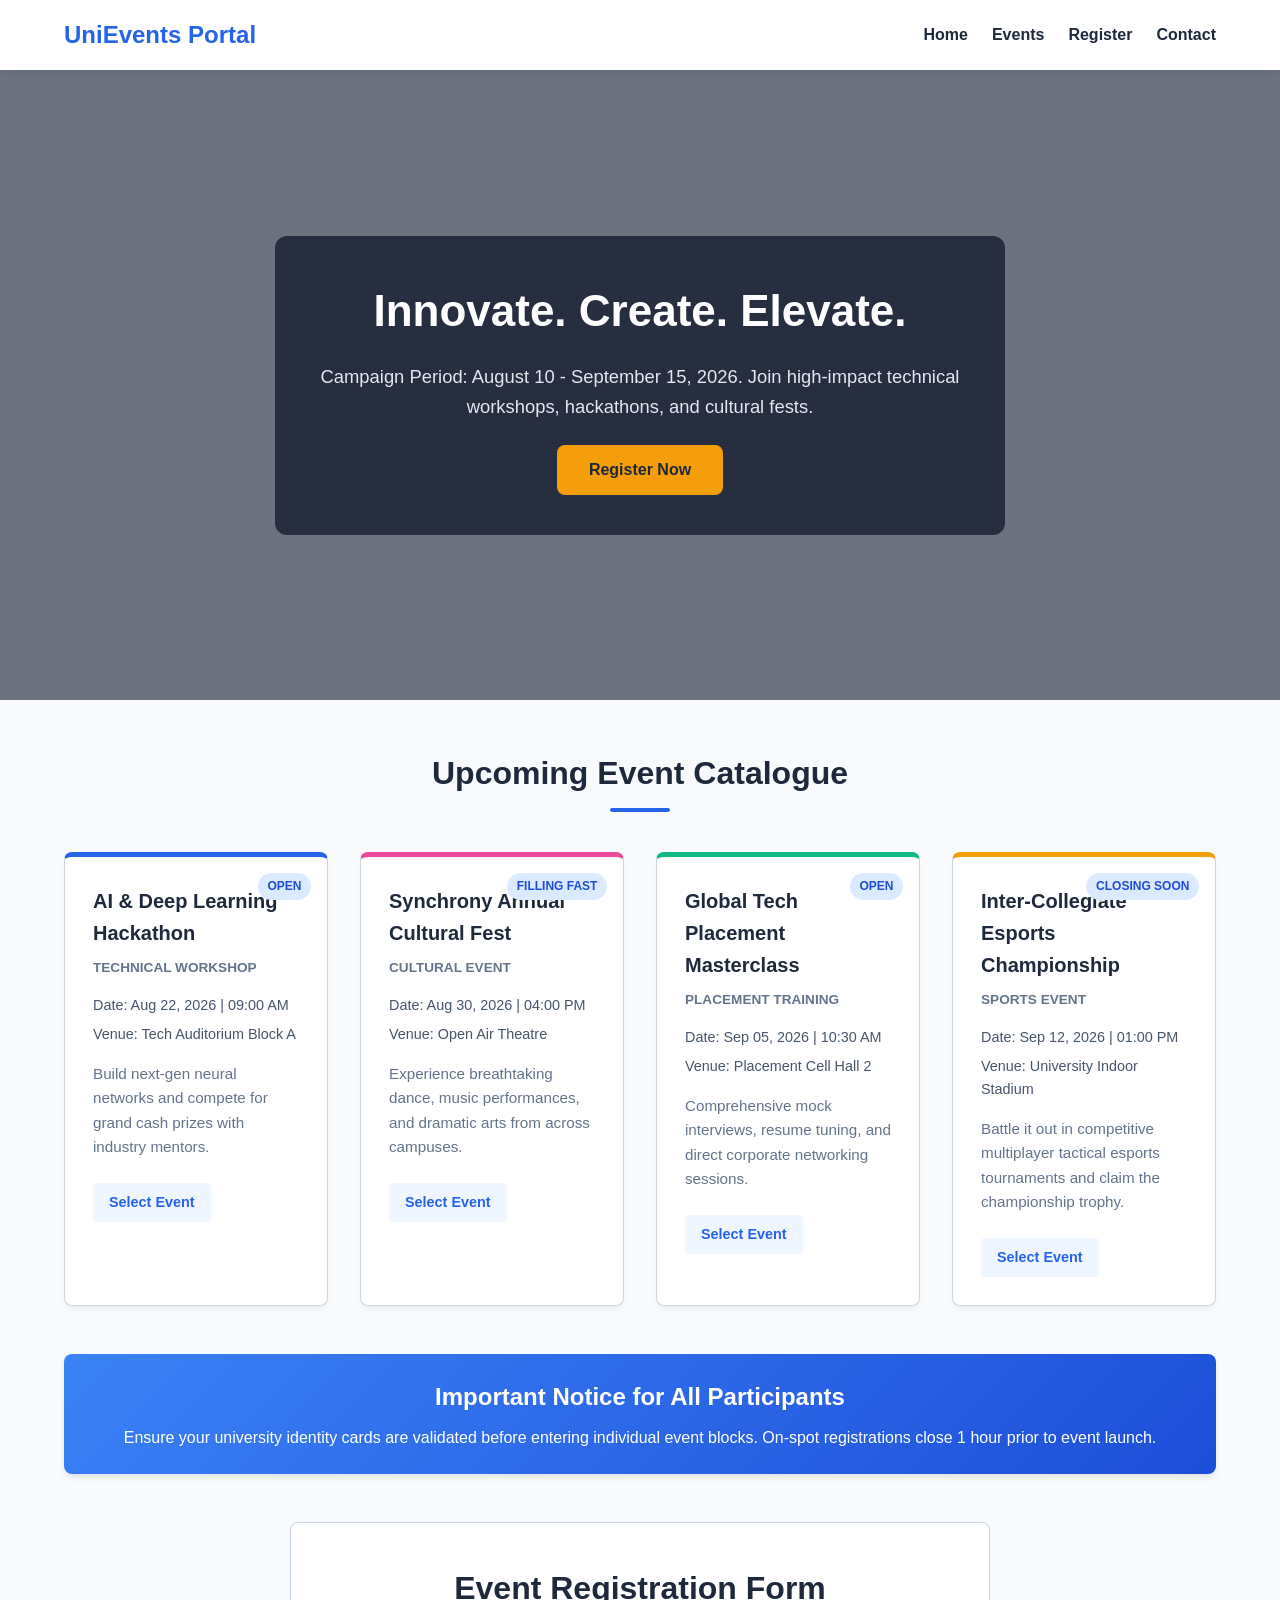
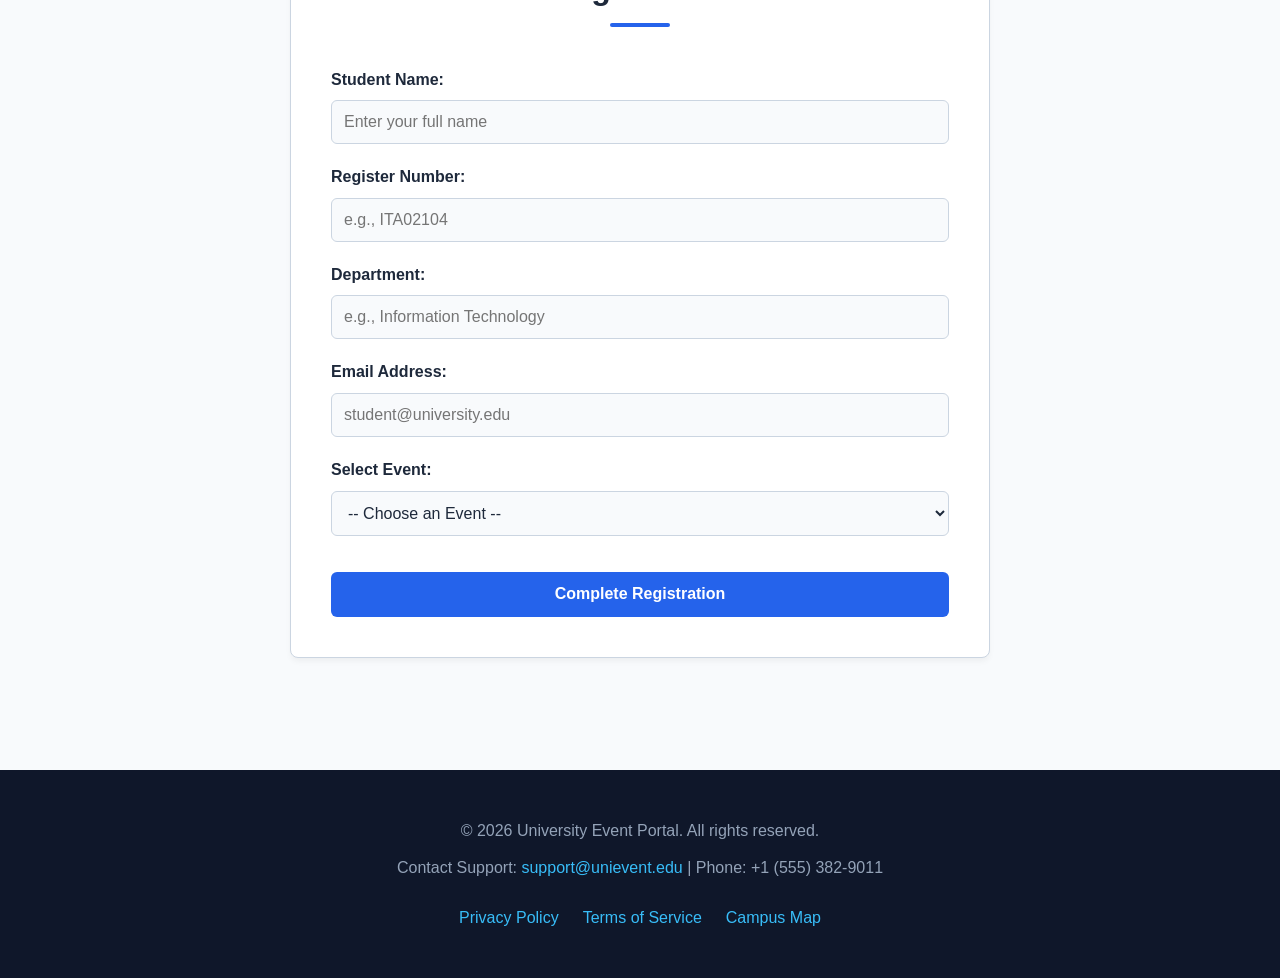
==== ACTIVITY/Scenario Based Assessment/index.html @ 880a9b41 "Add files via upload" ====
<!DOCTYPE html>
<html lang="en">
<head>
    <meta charset="UTF-8">
    <meta name="viewport" content="width=device-width, initial-scale=1.0">
    <title>UniEvents Portal - Skill Development Laboratory Assessment</title>
    <!-- External Style Sheet -->
    <link rel="stylesheet" href="style.css">
</head>
<body>

    <!-- Header Section with Sticky Navigation -->
    <header class="site-header">
        <div class="logo-container">
            <h1>UniEvents Portal</h1>
        </div>
        <nav class="main-nav">
            <ul>
                <li><a href="#hero">Home</a></li>
                <li><a href="#catalogue">Events</a></li>
                <li><a href="#register">Register</a></li>
                <li><a href="#footer">Contact</a></li>
            </ul>
        </nav>
    </header>

    <!-- Hero Section -->
    <section id="hero" class="hero-section">
        <!-- Inline CSS Requirement -->
        <div class="hero-content" style="background: rgba(15, 23, 42, 0.75); padding: 2.5rem; border-radius: 12px;">
            <h2>Innovate. Create. Elevate.</h2>
            <p>Campaign Period: August 10 - September 15, 2026. Join high-impact technical workshops, hackathons, and cultural fests.</p>
            <a href="#register" class="cta-button">Register Now</a>
        </div>
    </section>

    <!-- Event Catalogue Section -->
    <main class="container">
        <section id="catalogue" class="event-catalogue">
            <h2 class="section-title">Upcoming Event Catalogue</h2>
            
            <div class="grid-container">
                
                <!-- Event Card 1: Technical -->
                <article class="event-card technical">
                    <span class="status-badge">Open</span>
                    <div class="card-inner">
                        <h3>AI & Deep Learning Hackathon</h3>
                        <p class="category">Technical Workshop</p>
                        <p class="date-time">Date: Aug 22, 2026 | 09:00 AM</p>
                        <p class="venue">Venue: Tech Auditorium Block A</p>
                        <p class="description">Build next-gen neural networks and compete for grand cash prizes with industry mentors.</p>
                        <a href="#register" class="register-link-btn">Select Event</a>
                    </div>
                </article>

                <!-- Event Card 2: Cultural -->
                <article class="event-card cultural">
                    <span class="status-badge">Filling Fast</span>
                    <div class="card-inner">
                        <h3>Synchrony Annual Cultural Fest</h3>
                        <p class="category">Cultural Event</p>
                        <p class="date-time">Date: Aug 30, 2026 | 04:00 PM</p>
                        <p class="venue">Venue: Open Air Theatre</p>
                        <p class="description">Experience breathtaking dance, music performances, and dramatic arts from across campuses.</p>
                        <a href="#register" class="register-link-btn">Select Event</a>
                    </div>
                </article>

                <!-- Event Card 3: Placement -->
                <article class="event-card placement">
                    <span class="status-badge">Open</span>
                    <div class="card-inner">
                        <h3>Global Tech Placement Masterclass</h3>
                        <p class="category">Placement Training</p>
                        <p class="date-time">Date: Sep 05, 2026 | 10:30 AM</p>
                        <p class="venue">Venue: Placement Cell Hall 2</p>
                        <p class="description">Comprehensive mock interviews, resume tuning, and direct corporate networking sessions.</p>
                        <a href="#register" class="register-link-btn">Select Event</a>
                    </div>
                </article>

                <!-- Event Card 4: Sports -->
                <article class="event-card sports">
                    <span class="status-badge">Closing Soon</span>
                    <div class="card-inner">
                        <h3>Inter-Collegiate Esports Championship</h3>
                        <p class="category">Sports Event</p>
                        <p class="date-time">Date: Sep 12, 2026 | 01:00 PM</p>
                        <p class="venue">Venue: University Indoor Stadium</p>
                        <p class="description">Battle it out in competitive multiplayer tactical esports tournaments and claim the championship trophy.</p>
                        <a href="#register" class="register-link-btn">Select Event</a>
                    </div>
                </article>

            </div>
        </section>

        <!-- Internal CSS Demonstration Section -->
        <section class="announcement-banner">
            <style>
                .announcement-banner {
                    background: linear-gradient(135deg, #3b82f6, #1d4ed8);
                    color: #ffffff;
                    padding: 1.5rem;
                    border-radius: 8px;
                    text-align: center;
                    margin: 3rem 0;
                    box-shadow: 0 4px 6px -1px rgba(0, 0, 0, 0.1);
                }
                .announcement-banner h3 {
                    font-size: 1.5rem;
                    margin-bottom: 0.5rem;
                }
            </style>
            <h3>Important Notice for All Participants</h3>
            <p>Ensure your university identity cards are validated before entering individual event blocks. On-spot registrations close 1 hour prior to event launch.</p>
        </section>

        <!-- Registration Form Section -->
        <section id="register" class="registration-section">
            <h2 class="section-title">Event Registration Form</h2>
            <form action="#" method="POST" class="reg-form">
                <div class="form-group">
                    <label for="studentName">Student Name:</label>
                    <input type="text" id="studentName" name="studentName" required placeholder="Enter your full name">
                </div>

                <div class="form-group">
                    <label for="registerNo">Register Number:</label>
                    <input type="text" id="registerNo" name="registerNo" required placeholder="e.g., ITA02104">
                </div>

                <div class="form-group">
                    <label for="department">Department:</label>
                    <input type="text" id="department" name="department" required placeholder="e.g., Information Technology">
                </div>

                <div class="form-group">
                    <label for="email">Email Address:</label>
                    <input type="email" id="email" name="email" required placeholder="student@university.edu">
                </div>

                <div class="form-group">
                    <label for="eventSelect">Select Event:</label>
                    <select id="eventSelect" name="eventSelect" required>
                        <option value="">-- Choose an Event --</option>
                        <option value="ai-hackathon">AI & Deep Learning Hackathon</option>
                        <option value="cultural-fest">Synchrony Annual Cultural Fest</option>
                        <option value="placement-masterclass">Global Tech Placement Masterclass</option>
                        <option value="esports">Inter-Collegiate Esports Championship</option>
                    </select>
                </div>

                <button type="submit" class="submit-btn">Complete Registration</button>
            </form>
        </section>
    </main>

    <!-- Footer Section -->
    <footer id="footer" class="site-footer">
        <div class="footer-content">
            <p>&copy; 2026 University Event Portal. All rights reserved.</p>
            <p>Contact Support: <a href="mailto:support@unievent.edu">support@unievent.edu</a> | Phone: +1 (555) 382-9011</p>
            <ul class="footer-links">
                <li><a href="#hero">Privacy Policy</a></li>
                <li><a href="#hero">Terms of Service</a></li>
                <li><a href="#hero">Campus Map</a></li>
            </ul>
        </div>
    </footer>

</body>
</html>
---- ACTIVITY/Scenario Based Assessment/style.css ----
/* ==========================================
   1. CSS RESET & CORE VARIABLES
   ========================================== */
*, *::before, *::after {
    box-sizing: border-box;
    margin: 0;
    padding: 0;
}

:root {
    --primary: #2563eb;
    --primary-dark: #1d4ed8;
    --accent: #f59e0b;
    --bg-main: #f8fafc;
    --text-dark: #1e293b;
    --text-light: #64748b;
    --white: #ffffff;
    --border-color: #cbd5e1;
    --radius: 8px;
    --transition: all 0.3s ease;
}

html {
    scroll-behavior: smooth;
}

body {
    font-family: 'Segoe UI', Tahoma, Geneva, Verdana, sans-serif;
    background-color: var(--bg-main);
    color: var(--text-dark);
    line-height: 1.6;
}

/* ==========================================
   2. HEADER & STICKY NAVIGATION (Beyond Flow)
   ========================================== */
.site-header {
    position: sticky;
    top: 0;
    z-index: 1000;
    background-color: var(--white);
    display: flex;
    justify-content: space-between;
    align-items: center;
    padding: 1rem 5%;
    box-shadow: 0 2px 8px rgba(0, 0, 0, 0.08);
}

.logo-container h1 {
    font-size: 1.5rem;
    color: var(--primary);
    font-weight: 700;
}

.main-nav ul {
    display: flex;
    list-style: none;
    gap: 1.5rem;
}

.main-nav a {
    text-decoration: none;
    color: var(--text-dark);
    font-weight: 600;
    transition: var(--transition);
}

/* Selector Types: Hover & Pseudo-class */
.main-nav a:hover,
.main-nav a:focus {
    color: var(--primary);
    outline: none;
}

/* ==========================================
   3. HERO SECTION
   ========================================== */
.hero-section {
    background: linear-gradient(rgba(15, 23, 42, 0.6), rgba(15, 23, 42, 0.6)), url('https://images.unsplash.com/photo-1523240795612-9a054b0db644?auto=format&fit=crop&w=1600&q=80') no-repeat center center/cover;
    min-height: 70vh;
    display: flex;
    justify-content: center;
    align-items: center;
    text-align: center;
    padding: 0 1rem;
    color: var(--white);
}

.hero-content h2 {
    font-size: 2.75rem;
    margin-bottom: 1rem;
}

.hero-content p {
    font-size: 1.15rem;
    max-width: 650px;
    margin: 0 auto 1.5rem auto;
    color: #e2e8f0;
}

.cta-button {
    display: inline-block;
    background-color: var(--accent);
    color: var(--text-dark);
    padding: 0.75rem 2rem;
    border-radius: var(--radius);
    font-weight: 700;
    text-decoration: none;
    transition: var(--transition);
}

.cta-button:hover {
    background-color: #d97706;
    color: var(--white);
    transform: translateY(-2px);
}

/* ==========================================
   4. LAYOUT & GRID CONTAINER (Normal Flow)
   ========================================== */
.container {
    max-width: 1200px;
    margin: 0 auto;
    padding: 3rem 1.5rem;
}

.section-title {
    text-align: center;
    font-size: 2rem;
    margin-bottom: 2.5rem;
    color: var(--text-dark);
    position: relative;
}

.section-title::after {
    content: '';
    display: block;
    width: 60px;
    height: 4px;
    background-color: var(--primary);
    margin: 0.5rem auto 0 auto;
    border-radius: 2px;
}

.grid-container {
    display: grid;
    grid-template-columns: repeat(auto-fit, minmax(260px, 1fr));
    gap: 2rem;
}

/* ==========================================
   5. CSS BOX MODEL & EVENT CARDS
   ========================================== */
.event-card {
    background-color: var(--white);
    border: 1px solid var(--border-color);
    border-radius: var(--radius);
    padding: 1.75rem;              /* Content padding */
    margin-bottom: 0;              /* Outer vertical gap handled by grid */
    box-shadow: 0 4px 6px -1px rgba(0, 0, 0, 0.05);
    position: relative;            /* Beyond normal flow positioning for badge */
    transition: var(--transition);
}

/* Hover & Transform Property */
.event-card:hover {
    transform: translateY(-6px);
    box-shadow: 0 12px 20px -3px rgba(0, 0, 0, 0.12);
    border-color: var(--primary);
}

/* Selector Type: Descendant & Attribute Selector */
.event-card[class*="technical"] {
    border-top: 5px solid #2563eb;
}

.event-card[class*="cultural"] {
    border-top: 5px solid #ec4899;
}

.event-card[class*="placement"] {
    border-top: 5px solid #10b981;
}

.event-card[class*="sports"] {
    border-top: 5px solid #f59e0b;
}

/* Absolute Positioning for Event Status Badge */
.status-badge {
    position: absolute;
    top: 1rem;
    right: 1rem;
    background-color: #dbeafe;
    color: var(--primary-dark);
    font-size: 0.75rem;
    font-weight: 700;
    padding: 0.25rem 0.6rem;
    border-radius: 20px;
    text-transform: uppercase;
}

.card-inner h3 {
    font-size: 1.25rem;
    margin-bottom: 0.5rem;
    color: var(--text-dark);
}

.card-inner .category {
    font-size: 0.85rem;
    color: var(--text-light);
    text-transform: uppercase;
    font-weight: 600;
    margin-bottom: 1rem;
}

.card-inner .date-time,
.card-inner .venue {
    font-size: 0.9rem;
    color: #475569;
    margin-bottom: 0.35rem;
}

.card-inner .description {
    font-size: 0.95rem;
    color: var(--text-light);
    margin: 1rem 0 1.5rem 0;
}

.register-link-btn {
    display: inline-block;
    background-color: #eff6ff;
    color: var(--primary);
    padding: 0.5rem 1rem;
    border-radius: 4px;
    font-size: 0.9rem;
    font-weight: 600;
    text-decoration: none;
    transition: var(--transition);
}

.register-link-btn:hover {
    background-color: var(--primary);
    color: var(--white);
}

/* ==========================================
   6. REGISTRATION FORM SECTION
   ========================================== */
.registration-section {
    background-color: var(--white);
    border: 1px solid var(--border-color);
    border-radius: var(--radius);
    padding: 2.5rem;
    max-width: 700px;
    margin: 0 auto;
    box-shadow: 0 4px 6px -1px rgba(0, 0, 0, 0.05);
}

.reg-form .form-group {
    margin-bottom: 1.25rem;
}

.reg-form label {
    display: block;
    font-weight: 600;
    margin-bottom: 0.5rem;
    color: var(--text-dark);
}

.reg-form input,
.reg-form select {
    width: 100%;
    padding: 0.75rem;
    border: 1px solid var(--border-color);
    border-radius: 6px;
    font-size: 1rem;
    background-color: var(--bg-main);
    color: var(--text-dark);
    transition: var(--transition);
}

.reg-form input:focus,
.reg-form select:focus {
    border-color: var(--primary);
    background-color: var(--white);
    outline: none;
    box-shadow: 0 0 0 3px rgba(37, 99, 235, 0.15);
}

.submit-btn {
    width: 100%;
    background-color: var(--primary);
    color: var(--white);
    border: none;
    padding: 0.85rem;
    font-size: 1rem;
    font-weight: 700;
    border-radius: 6px;
    cursor: pointer;
    transition: var(--transition);
    margin-top: 1rem;
}

.submit-btn:hover {
    background-color: var(--primary-dark);
}

/* ==========================================
   7. FOOTER SECTION
   ========================================== */
.site-footer {
    background-color: #0f172a;
    color: #94a3b8;
    padding: 3rem 1.5rem;
    text-align: center;
    margin-top: 4rem;
}

.footer-content p {
    margin-bottom: 0.75rem;
}

.footer-content a {
    color: #38bdf8;
    text-decoration: none;
}

.footer-content a:hover {
    text-decoration: underline;
}

.footer-links {
    list-style: none;
    display: flex;
    justify-content: center;
    gap: 1.5rem;
    margin-top: 1.5rem;
}

/* ==========================================
   8. RESPONSIVE DESIGN (Media Queries)
   ========================================== */
@media screen and (max-width: 768px) {
    .site-header {
        flex-direction: column;
        gap: 1rem;
        padding: 1rem;
    }

    .main-nav ul {
        gap: 1rem;
        font-size: 0.9rem;
    }

    .hero-content h2 {
        font-size: 2rem;
    }

    .hero-content p {
        font-size: 1rem;
    }

    .grid-container {
        grid-template-columns: 1fr;
    }

    .registration-section {
        padding: 1.5rem;
    }
}

@media screen and (max-width: 375px) {
    .hero-content {
        padding: 1.25rem !important;
    }
    
    .hero-content h2 {
        font-size: 1.75rem;
    }

    .main-nav ul {
        flex-wrap: wrap;
        justify-content: center;
    }
}
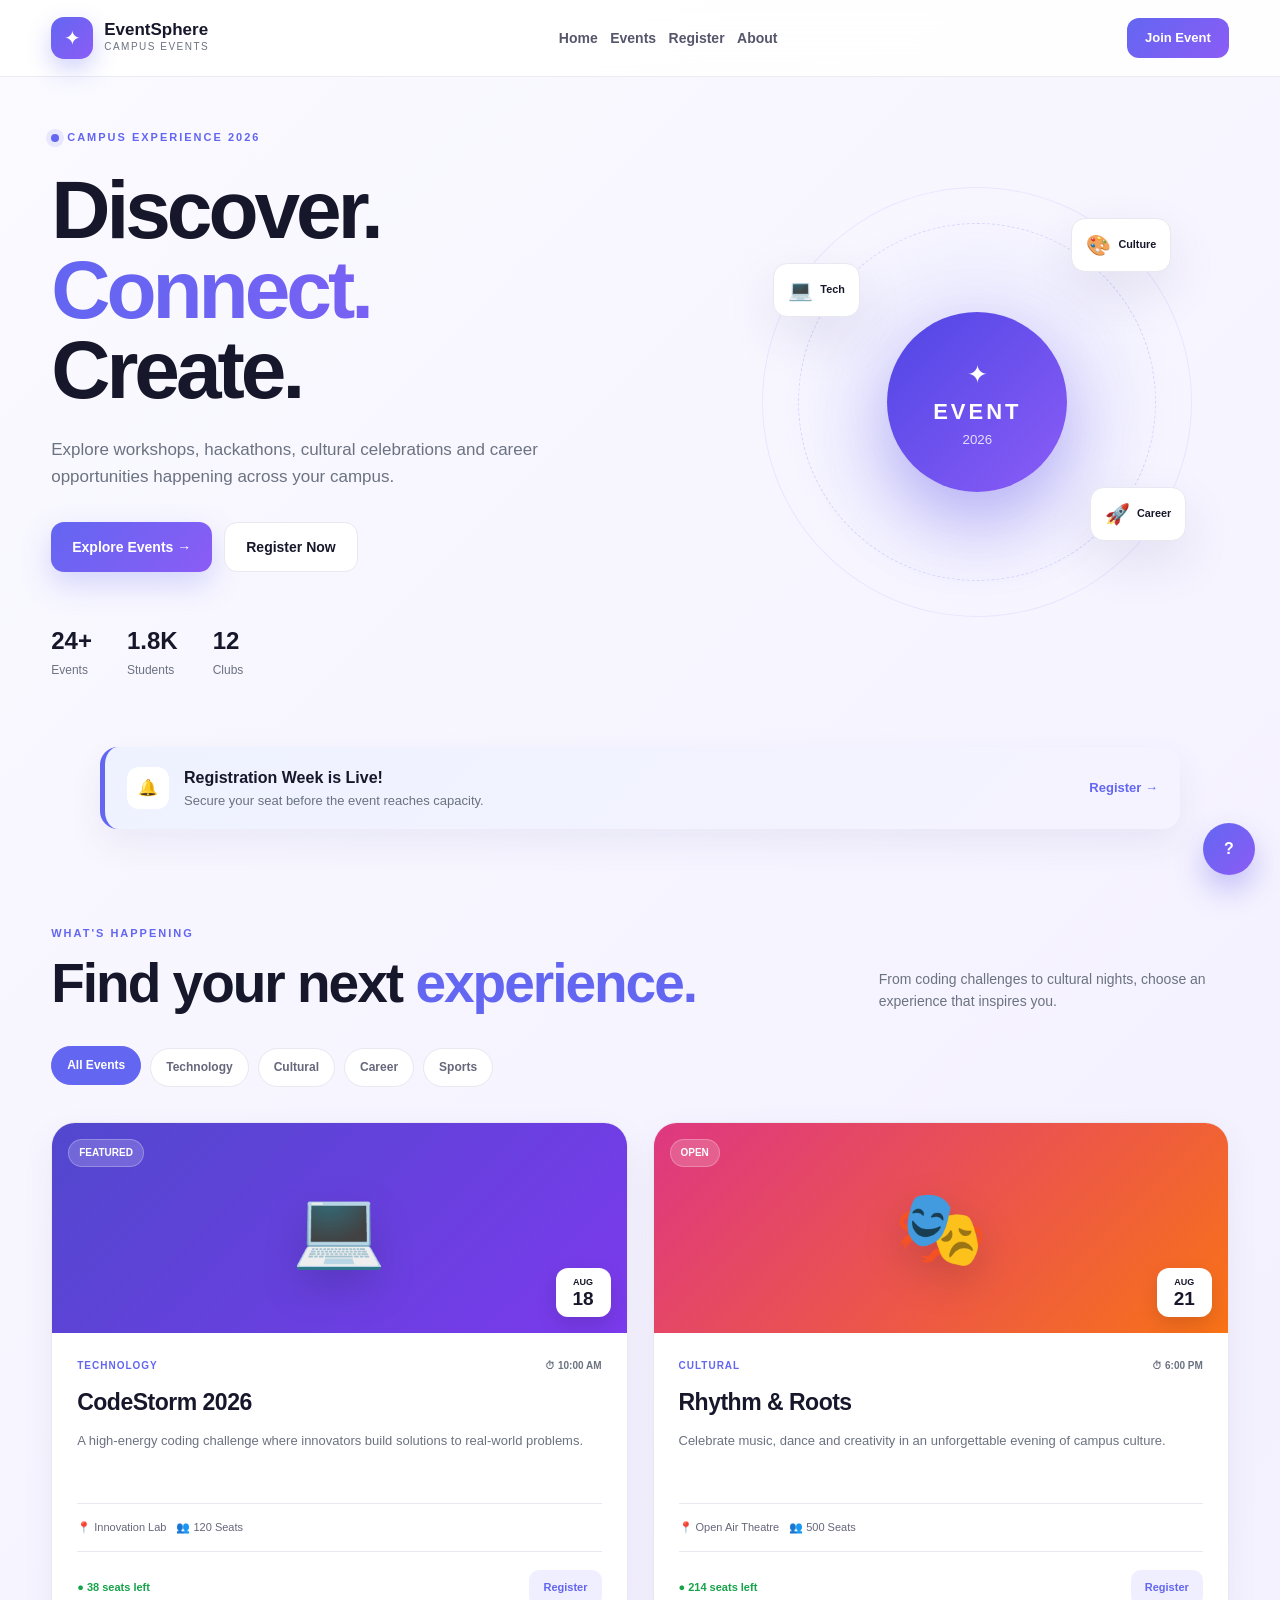
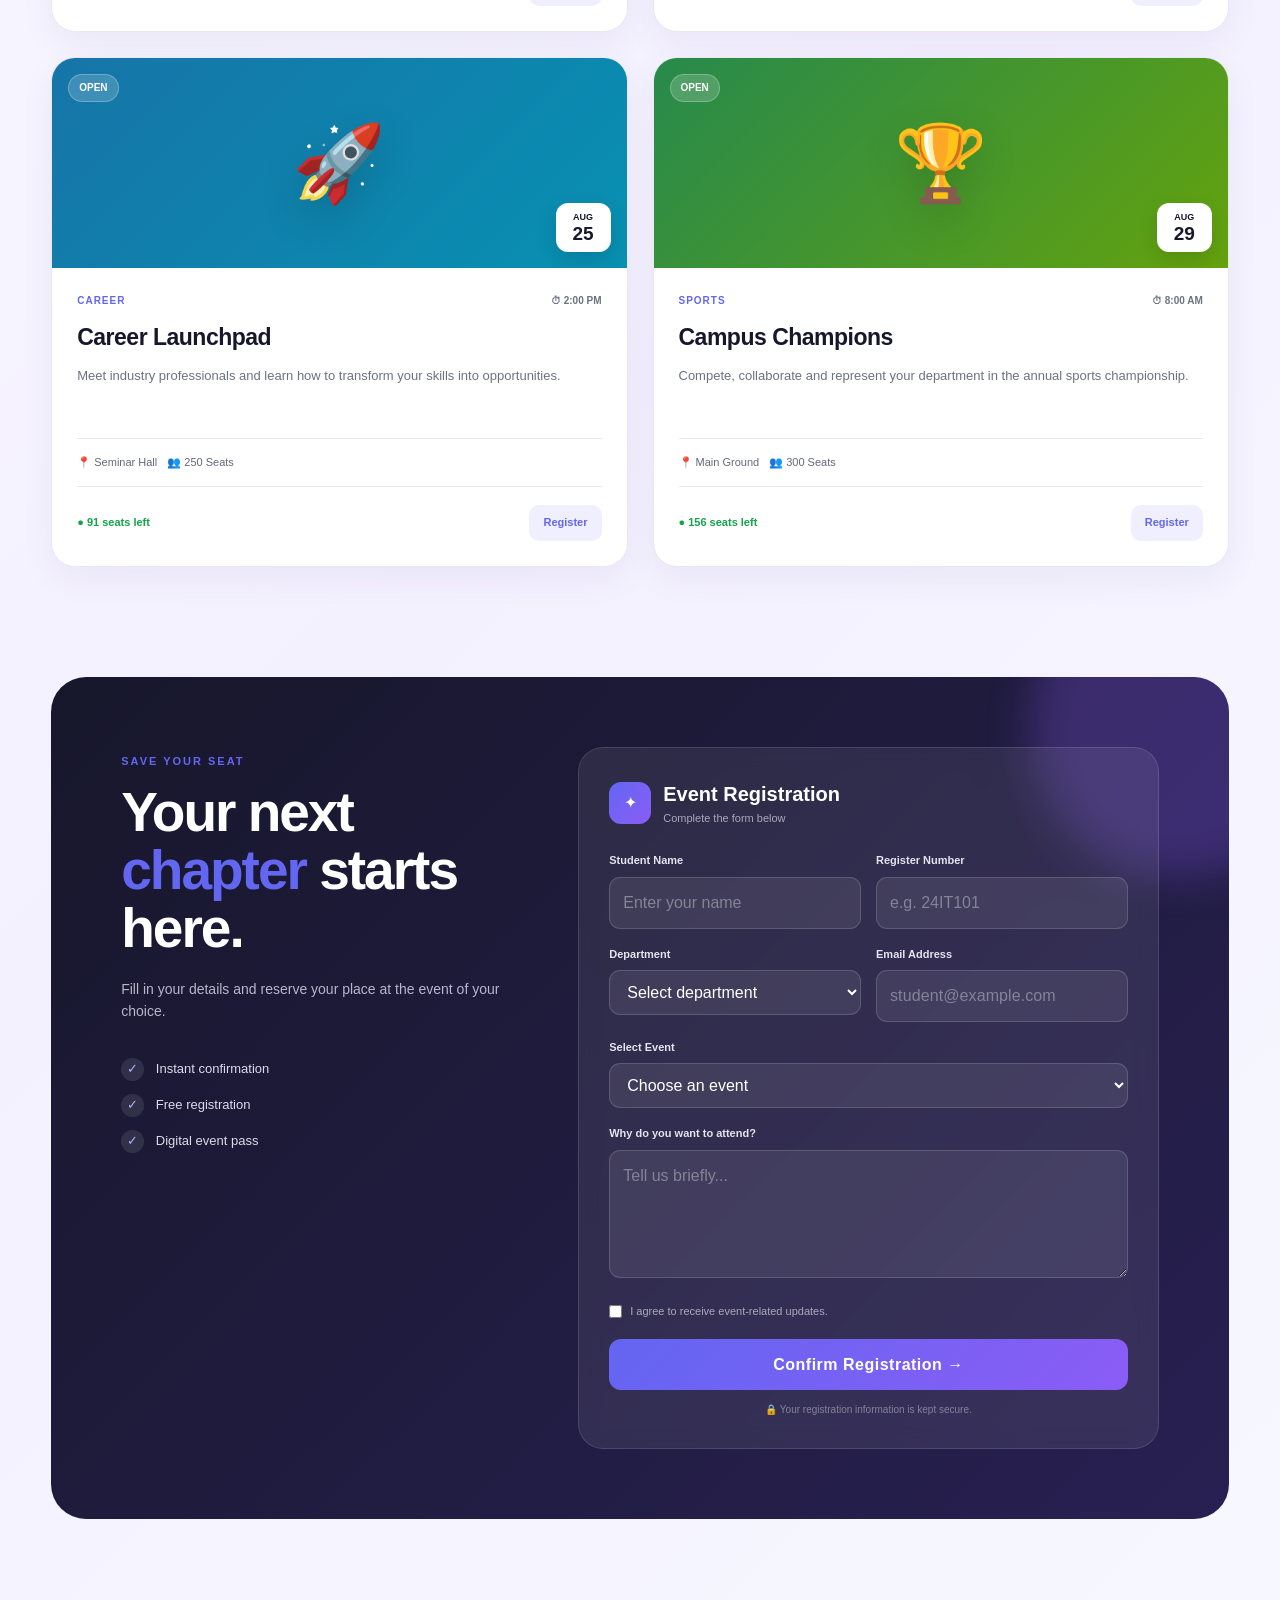
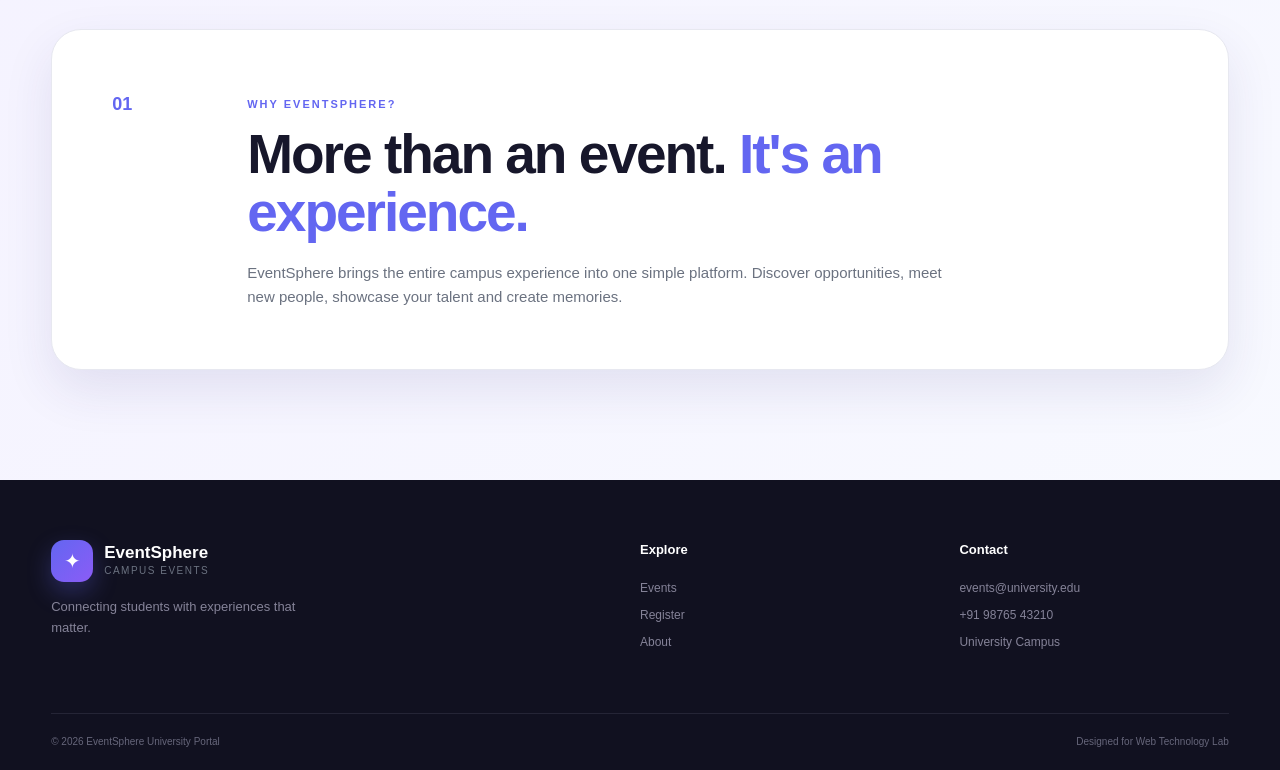
==== commit 0cf6de08: "Add files via upload" ====
--- a/ACTIVITY/Scenario Based Assessment/index.html
+++ b/ACTIVITY/Scenario Based Assessment/index.html
@@ -2,173 +2,792 @@
 <html lang="en">
 <head>
     <meta charset="UTF-8">
-    <meta name="viewport" content="width=device-width, initial-scale=1.0">
-    <title>UniEvents Portal - Skill Development Laboratory Assessment</title>
-    <!-- External Style Sheet -->
+
+    <meta name="viewport"
+          content="width=device-width, initial-scale=1.0">
+
+    <meta name="description"
+          content="EventSphere University Event Registration Portal">
+
+    <title>EventSphere | University Events</title>
+
+    <!-- External CSS -->
     <link rel="stylesheet" href="style.css">
+
+    <!-- Internal CSS - required demonstration -->
+    <style>
+        .internal-highlight {
+            background: linear-gradient(135deg, #eef2ff, #f5f3ff);
+            border-left: 5px solid #6366f1;
+        }
+    </style>
 </head>
+
 <body>
 
-    <!-- Header Section with Sticky Navigation -->
+    <!-- ================= HEADER ================= -->
+
     <header class="site-header">
-        <div class="logo-container">
-            <h1>UniEvents Portal</h1>
+
+        <nav class="navbar">
+
+            <a href="#home" class="brand">
+                <span class="brand-icon">✦</span>
+                <span>
+                    <strong>EventSphere</strong>
+                    <small>Campus Events</small>
+                </span>
+            </a>
+
+            <div class="nav-links">
+                <a href="#home">Home</a>
+                <a href="#events">Events</a>
+                <a href="#register">Register</a>
+                <a href="#about">About</a>
+            </div>
+
+            <a href="#register" class="nav-button">
+                Join Event
+            </a>
+
+        </nav>
+
+    </header>
+
+
+    <!-- ================= HERO ================= -->
+
+    <main id="home">
+
+        <section class="hero">
+
+            <div class="hero-content">
+
+                <div class="eyebrow">
+                    <span class="pulse-dot"></span>
+                    CAMPUS EXPERIENCE 2026
+                </div>
+
+                <h1>
+                    Discover.
+                    <span>Connect.</span>
+                    Create.
+                </h1>
+
+                <p>
+                    Explore workshops, hackathons, cultural celebrations
+                    and career opportunities happening across your campus.
+                </p>
+
+                <div class="hero-buttons">
+
+                    <a href="#events" class="primary-button">
+                        Explore Events →
+                    </a>
+
+                    <a href="#register" class="secondary-button">
+                        Register Now
+                    </a>
+
+                </div>
+
+                <div class="hero-stats">
+
+                    <div>
+                        <strong>24+</strong>
+                        <span>Events</span>
+                    </div>
+
+                    <div>
+                        <strong>1.8K</strong>
+                        <span>Students</span>
+                    </div>
+
+                    <div>
+                        <strong>12</strong>
+                        <span>Clubs</span>
+                    </div>
+
+                </div>
+
+            </div>
+
+
+            <!-- Hero visual -->
+
+            <div class="hero-visual">
+
+                <div class="orbit-card orbit-one">
+                    <span>💻</span>
+                    <small>Tech</small>
+                </div>
+
+                <div class="orbit-card orbit-two">
+                    <span>🎨</span>
+                    <small>Culture</small>
+                </div>
+
+                <div class="orbit-card orbit-three">
+                    <span>🚀</span>
+                    <small>Career</small>
+                </div>
+
+                <div class="main-orb">
+                    <span>✦</span>
+                    <strong>EVENT</strong>
+                    <small>2026</small>
+                </div>
+
+            </div>
+
+        </section>
+
+
+        <!-- ================= ANNOUNCEMENT ================= -->
+
+        <section class="announcement internal-highlight">
+
+            <div class="announcement-icon">
+                🔔
+            </div>
+
+            <div>
+                <strong>Registration Week is Live!</strong>
+                <p>
+                    Secure your seat before the event reaches capacity.
+                </p>
+            </div>
+
+            <a href="#register">
+                Register →
+            </a>
+
+        </section>
+
+
+        <!-- ================= EVENT SECTION ================= -->
+
+        <section id="events" class="events-section">
+
+            <div class="section-heading">
+
+                <div>
+                    <span class="section-label">WHAT'S HAPPENING</span>
+
+                    <h2>
+                        Find your next
+                        <span>experience.</span>
+                    </h2>
+                </div>
+
+                <p>
+                    From coding challenges to cultural nights,
+                    choose an experience that inspires you.
+                </p>
+
+            </div>
+
+
+            <!-- Category filters -->
+
+            <div class="filters">
+
+                <button class="filter active" type="button">
+                    All Events
+                </button>
+
+                <button class="filter" type="button">
+                    Technology
+                </button>
+
+                <button class="filter" type="button">
+                    Cultural
+                </button>
+
+                <button class="filter" type="button">
+                    Career
+                </button>
+
+                <button class="filter" type="button">
+                    Sports
+                </button>
+
+            </div>
+
+
+            <!-- Event cards -->
+
+            <div class="event-grid">
+
+
+                <!-- EVENT 1 -->
+
+                <article class="event-card featured">
+
+                    <div class="event-image tech">
+
+                        <span class="event-icon">💻</span>
+
+                        <span class="status-badge">
+                            Featured
+                        </span>
+
+                        <span class="date-badge">
+                            AUG
+                            <strong>18</strong>
+                        </span>
+
+                    </div>
+
+                    <div class="event-content">
+
+                        <div class="event-meta">
+                            <span class="category">TECHNOLOGY</span>
+                            <span>⏱ 10:00 AM</span>
+                        </div>
+
+                        <h3>CodeStorm 2026</h3>
+
+                        <p>
+                            A high-energy coding challenge where
+                            innovators build solutions to real-world
+                            problems.
+                        </p>
+
+                        <div class="event-info">
+                            <span>📍 Innovation Lab</span>
+                            <span>👥 120 Seats</span>
+                        </div>
+
+                        <div class="card-footer">
+
+                            <span class="availability">
+                                ● 38 seats left
+                            </span>
+
+                            <a href="#register" class="card-button">
+                                Register
+                            </a>
+
+                        </div>
+
+                    </div>
+
+                </article>
+
+
+                <!-- EVENT 2 -->
+
+                <article class="event-card">
+
+                    <div class="event-image culture">
+
+                        <span class="event-icon">🎭</span>
+
+                        <span class="status-badge">
+                            Open
+                        </span>
+
+                        <span class="date-badge">
+                            AUG
+                            <strong>21</strong>
+                        </span>
+
+                    </div>
+
+                    <div class="event-content">
+
+                        <div class="event-meta">
+                            <span class="category cultural">
+                                CULTURAL
+                            </span>
+                            <span>⏱ 6:00 PM</span>
+                        </div>
+
+                        <h3>Rhythm & Roots</h3>
+
+                        <p>
+                            Celebrate music, dance and creativity
+                            in an unforgettable evening of campus culture.
+                        </p>
+
+                        <div class="event-info">
+                            <span>📍 Open Air Theatre</span>
+                            <span>👥 500 Seats</span>
+                        </div>
+
+                        <div class="card-footer">
+
+                            <span class="availability">
+                                ● 214 seats left
+                            </span>
+
+                            <a href="#register" class="card-button">
+                                Register
+                            </a>
+
+                        </div>
+
+                    </div>
+
+                </article>
+
+
+                <!-- EVENT 3 -->
+
+                <article class="event-card">
+
+                    <div class="event-image career">
+
+                        <span class="event-icon">🚀</span>
+
+                        <span class="status-badge">
+                            Open
+                        </span>
+
+                        <span class="date-badge">
+                            AUG
+                            <strong>25</strong>
+                        </span>
+
+                    </div>
+
+                    <div class="event-content">
+
+                        <div class="event-meta">
+                            <span class="category career">
+                                CAREER
+                            </span>
+                            <span>⏱ 2:00 PM</span>
+                        </div>
+
+                        <h3>Career Launchpad</h3>
+
+                        <p>
+                            Meet industry professionals and learn
+                            how to transform your skills into opportunities.
+                        </p>
+
+                        <div class="event-info">
+                            <span>📍 Seminar Hall</span>
+                            <span>👥 250 Seats</span>
+                        </div>
+
+                        <div class="card-footer">
+
+                            <span class="availability">
+                                ● 91 seats left
+                            </span>
+
+                            <a href="#register" class="card-button">
+                                Register
+                            </a>
+
+                        </div>
+
+                    </div>
+
+                </article>
+
+
+                <!-- EVENT 4 -->
+
+                <article class="event-card">
+
+                    <div class="event-image sports">
+
+                        <span class="event-icon">🏆</span>
+
+                        <span class="status-badge">
+                            Open
+                        </span>
+
+                        <span class="date-badge">
+                            AUG
+                            <strong>29</strong>
+                        </span>
+
+                    </div>
+
+                    <div class="event-content">
+
+                        <div class="event-meta">
+                            <span class="category sports">
+                                SPORTS
+                            </span>
+                            <span>⏱ 8:00 AM</span>
+                        </div>
+
+                        <h3>Campus Champions</h3>
+
+                        <p>
+                            Compete, collaborate and represent your
+                            department in the annual sports championship.
+                        </p>
+
+                        <div class="event-info">
+                            <span>📍 Main Ground</span>
+                            <span>👥 300 Seats</span>
+                        </div>
+
+                        <div class="card-footer">
+
+                            <span class="availability">
+                                ● 156 seats left
+                            </span>
+
+                            <a href="#register" class="card-button">
+                                Register
+                            </a>
+
+                        </div>
+
+                    </div>
+
+                </article>
+
+            </div>
+
+        </section>
+
+
+        <!-- ================= REGISTRATION ================= -->
+
+        <section id="register" class="registration-section">
+
+            <div class="registration-intro">
+
+                <span class="section-label">
+                    SAVE YOUR SEAT
+                </span>
+
+                <h2>
+                    Your next
+                    <span>chapter</span>
+                    starts here.
+                </h2>
+
+                <p>
+                    Fill in your details and reserve your place
+                    at the event of your choice.
+                </p>
+
+                <div class="register-benefits">
+
+                    <div>
+                        <span>✓</span>
+                        Instant confirmation
+                    </div>
+
+                    <div>
+                        <span>✓</span>
+                        Free registration
+                    </div>
+
+                    <div>
+                        <span>✓</span>
+                        Digital event pass
+                    </div>
+
+                </div>
+
+            </div>
+
+
+            <form class="registration-form">
+
+                <div class="form-title">
+
+                    <div class="form-icon">
+                        ✦
+                    </div>
+
+                    <div>
+                        <h3>Event Registration</h3>
+                        <p>Complete the form below</p>
+                    </div>
+
+                </div>
+
+
+                <div class="form-row">
+
+                    <div class="form-group">
+
+                        <label for="name">
+                            Student Name
+                        </label>
+
+                        <input
+                            type="text"
+                            id="name"
+                            name="name"
+                            placeholder="Enter your name"
+                            required
+                        >
+
+                    </div>
+
+
+                    <div class="form-group">
+
+                        <label for="register-number">
+                            Register Number
+                        </label>
+
+                        <input
+                            type="text"
+                            id="register-number"
+                            name="register-number"
+                            placeholder="e.g. 24IT101"
+                            required
+                        >
+
+                    </div>
+
+                </div>
+
+
+                <div class="form-row">
+
+                    <div class="form-group">
+
+                        <label for="department">
+                            Department
+                        </label>
+
+                        <select id="department" name="department" required>
+
+                            <option value="">
+                                Select department
+                            </option>
+
+                            <option>
+                                Information Technology
+                            </option>
+
+                            <option>
+                                Computer Science
+                            </option>
+
+                            <option>
+                                Electronics & Communication
+                            </option>
+
+                            <option>
+                                Mechanical Engineering
+                            </option>
+
+                        </select>
+
+                    </div>
+
+
+                    <div class="form-group">
+
+                        <label for="email">
+                            Email Address
+                        </label>
+
+                        <input
+                            type="email"
+                            id="email"
+                            name="email"
+                            placeholder="student@example.com"
+                            required
+                        >
+
+                    </div>
+
+                </div>
+
+
+                <div class="form-group">
+
+                    <label for="event">
+                        Select Event
+                    </label>
+
+                    <select id="event" name="event" required>
+
+                        <option value="">
+                            Choose an event
+                        </option>
+
+                        <option>
+                            CodeStorm 2026
+                        </option>
+
+                        <option>
+                            Rhythm & Roots
+                        </option>
+
+                        <option>
+                            Career Launchpad
+                        </option>
+
+                        <option>
+                            Campus Champions
+                        </option>
+
+                    </select>
+
+                </div>
+
+
+                <div class="form-group">
+
+                    <label for="message">
+                        Why do you want to attend?
+                    </label>
+
+                    <textarea
+                        id="message"
+                        name="message"
+                        rows="4"
+                        placeholder="Tell us briefly..."
+                    ></textarea>
+
+                </div>
+
+
+                <label class="checkbox-label">
+
+                    <input type="checkbox" required>
+
+                    <span>
+                        I agree to receive event-related updates.
+                    </span>
+
+                </label>
+
+
+                <!-- Inline CSS demonstration -->
+                <button
+                    type="submit"
+                    class="submit-button"
+                    style="letter-spacing: 0.5px;"
+                >
+                    Confirm Registration →
+                </button>
+
+                <p class="secure-note">
+                    🔒 Your registration information is kept secure.
+                </p>
+
+            </form>
+
+        </section>
+
+
+        <!-- ================= ABOUT ================= -->
+
+        <section id="about" class="about-section">
+
+            <div class="about-card">
+
+                <div class="about-number">
+                    01
+                </div>
+
+                <div>
+                    <span class="section-label">
+                        WHY EVENTSPHERE?
+                    </span>
+
+                    <h2>
+                        More than an event.
+                        <span>It's an experience.</span>
+                    </h2>
+
+                    <p>
+                        EventSphere brings the entire campus
+                        experience into one simple platform.
+                        Discover opportunities, meet new people,
+                        showcase your talent and create memories.
+                    </p>
+                </div>
+
+            </div>
+
+        </section>
+
+    </main>
+
+
+    <!-- ================= FIXED HELP BUTTON ================= -->
+
+    <a href="#register"
+       class="help-button"
+       aria-label="Register for an event"
+       title="Register for an event">
+        ?
+    </a>
+
+
+    <!-- ================= FOOTER ================= -->
+
+    <footer>
+
+        <div class="footer-main">
+
+            <div class="footer-brand">
+
+                <a href="#home" class="brand">
+                    <span class="brand-icon">✦</span>
+
+                    <span>
+                        <strong>EventSphere</strong>
+                        <small>Campus Events</small>
+                    </span>
+                </a>
+
+                <p>
+                    Connecting students with experiences
+                    that matter.
+                </p>
+
+            </div>
+
+
+            <div class="footer-column">
+
+                <h4>Explore</h4>
+
+                <a href="#events">Events</a>
+                <a href="#register">Register</a>
+                <a href="#about">About</a>
+
+            </div>
+
+
+            <div class="footer-column">
+
+                <h4>Contact</h4>
+
+                <span>events@university.edu</span>
+                <span>+91 98765 43210</span>
+                <span>University Campus</span>
+
+            </div>
+
         </div>
-        <nav class="main-nav">
-            <ul>
-                <li><a href="#hero">Home</a></li>
-                <li><a href="#catalogue">Events</a></li>
-                <li><a href="#register">Register</a></li>
-                <li><a href="#footer">Contact</a></li>
-            </ul>
-        </nav>
-    </header>
-
-    <!-- Hero Section -->
-    <section id="hero" class="hero-section">
-        <!-- Inline CSS Requirement -->
-        <div class="hero-content" style="background: rgba(15, 23, 42, 0.75); padding: 2.5rem; border-radius: 12px;">
-            <h2>Innovate. Create. Elevate.</h2>
-            <p>Campaign Period: August 10 - September 15, 2026. Join high-impact technical workshops, hackathons, and cultural fests.</p>
-            <a href="#register" class="cta-button">Register Now</a>
+
+
+        <div class="footer-bottom">
+
+            <span>
+                © 2026 EventSphere University Portal
+            </span>
+
+            <span>
+                Designed for Web Technology Lab
+            </span>
+
         </div>
-    </section>
-
-    <!-- Event Catalogue Section -->
-    <main class="container">
-        <section id="catalogue" class="event-catalogue">
-            <h2 class="section-title">Upcoming Event Catalogue</h2>
-            
-            <div class="grid-container">
-                
-                <!-- Event Card 1: Technical -->
-                <article class="event-card technical">
-                    <span class="status-badge">Open</span>
-                    <div class="card-inner">
-                        <h3>AI & Deep Learning Hackathon</h3>
-                        <p class="category">Technical Workshop</p>
-                        <p class="date-time">Date: Aug 22, 2026 | 09:00 AM</p>
-                        <p class="venue">Venue: Tech Auditorium Block A</p>
-                        <p class="description">Build next-gen neural networks and compete for grand cash prizes with industry mentors.</p>
-                        <a href="#register" class="register-link-btn">Select Event</a>
-                    </div>
-                </article>
-
-                <!-- Event Card 2: Cultural -->
-                <article class="event-card cultural">
-                    <span class="status-badge">Filling Fast</span>
-                    <div class="card-inner">
-                        <h3>Synchrony Annual Cultural Fest</h3>
-                        <p class="category">Cultural Event</p>
-                        <p class="date-time">Date: Aug 30, 2026 | 04:00 PM</p>
-                        <p class="venue">Venue: Open Air Theatre</p>
-                        <p class="description">Experience breathtaking dance, music performances, and dramatic arts from across campuses.</p>
-                        <a href="#register" class="register-link-btn">Select Event</a>
-                    </div>
-                </article>
-
-                <!-- Event Card 3: Placement -->
-                <article class="event-card placement">
-                    <span class="status-badge">Open</span>
-                    <div class="card-inner">
-                        <h3>Global Tech Placement Masterclass</h3>
-                        <p class="category">Placement Training</p>
-                        <p class="date-time">Date: Sep 05, 2026 | 10:30 AM</p>
-                        <p class="venue">Venue: Placement Cell Hall 2</p>
-                        <p class="description">Comprehensive mock interviews, resume tuning, and direct corporate networking sessions.</p>
-                        <a href="#register" class="register-link-btn">Select Event</a>
-                    </div>
-                </article>
-
-                <!-- Event Card 4: Sports -->
-                <article class="event-card sports">
-                    <span class="status-badge">Closing Soon</span>
-                    <div class="card-inner">
-                        <h3>Inter-Collegiate Esports Championship</h3>
-                        <p class="category">Sports Event</p>
-                        <p class="date-time">Date: Sep 12, 2026 | 01:00 PM</p>
-                        <p class="venue">Venue: University Indoor Stadium</p>
-                        <p class="description">Battle it out in competitive multiplayer tactical esports tournaments and claim the championship trophy.</p>
-                        <a href="#register" class="register-link-btn">Select Event</a>
-                    </div>
-                </article>
-
-            </div>
-        </section>
-
-        <!-- Internal CSS Demonstration Section -->
-        <section class="announcement-banner">
-            <style>
-                .announcement-banner {
-                    background: linear-gradient(135deg, #3b82f6, #1d4ed8);
-                    color: #ffffff;
-                    padding: 1.5rem;
-                    border-radius: 8px;
-                    text-align: center;
-                    margin: 3rem 0;
-                    box-shadow: 0 4px 6px -1px rgba(0, 0, 0, 0.1);
-                }
-                .announcement-banner h3 {
-                    font-size: 1.5rem;
-                    margin-bottom: 0.5rem;
-                }
-            </style>
-            <h3>Important Notice for All Participants</h3>
-            <p>Ensure your university identity cards are validated before entering individual event blocks. On-spot registrations close 1 hour prior to event launch.</p>
-        </section>
-
-        <!-- Registration Form Section -->
-        <section id="register" class="registration-section">
-            <h2 class="section-title">Event Registration Form</h2>
-            <form action="#" method="POST" class="reg-form">
-                <div class="form-group">
-                    <label for="studentName">Student Name:</label>
-                    <input type="text" id="studentName" name="studentName" required placeholder="Enter your full name">
-                </div>
-
-                <div class="form-group">
-                    <label for="registerNo">Register Number:</label>
-                    <input type="text" id="registerNo" name="registerNo" required placeholder="e.g., ITA02104">
-                </div>
-
-                <div class="form-group">
-                    <label for="department">Department:</label>
-                    <input type="text" id="department" name="department" required placeholder="e.g., Information Technology">
-                </div>
-
-                <div class="form-group">
-                    <label for="email">Email Address:</label>
-                    <input type="email" id="email" name="email" required placeholder="student@university.edu">
-                </div>
-
-                <div class="form-group">
-                    <label for="eventSelect">Select Event:</label>
-                    <select id="eventSelect" name="eventSelect" required>
-                        <option value="">-- Choose an Event --</option>
-                        <option value="ai-hackathon">AI & Deep Learning Hackathon</option>
-                        <option value="cultural-fest">Synchrony Annual Cultural Fest</option>
-                        <option value="placement-masterclass">Global Tech Placement Masterclass</option>
-                        <option value="esports">Inter-Collegiate Esports Championship</option>
-                    </select>
-                </div>
-
-                <button type="submit" class="submit-btn">Complete Registration</button>
-            </form>
-        </section>
-    </main>
-
-    <!-- Footer Section -->
-    <footer id="footer" class="site-footer">
-        <div class="footer-content">
-            <p>&copy; 2026 University Event Portal. All rights reserved.</p>
-            <p>Contact Support: <a href="mailto:support@unievent.edu">support@unievent.edu</a> | Phone: +1 (555) 382-9011</p>
-            <ul class="footer-links">
-                <li><a href="#hero">Privacy Policy</a></li>
-                <li><a href="#hero">Terms of Service</a></li>
-                <li><a href="#hero">Campus Map</a></li>
-            </ul>
-        </div>
+
     </footer>
+
 
 </body>
 </html>
--- a/ACTIVITY/Scenario Based Assessment/style.css
+++ b/ACTIVITY/Scenario Based Assessment/style.css
@@ -1,386 +1,1788 @@
-/* ==========================================
-   1. CSS RESET & CORE VARIABLES
-   ========================================== */
-*, *::before, *::after {
-    box-sizing: border-box;
+/* =========================================================
+   EVENTSPHERE
+   RESPONSIVE UNIVERSITY EVENT REGISTRATION PORTAL
+   External CSS
+   ========================================================= */
+
+
+/* =========================================================
+   1. RESET + VARIABLES
+   ========================================================= */
+
+* {
     margin: 0;
     padding: 0;
+    box-sizing: border-box;
 }
 
 :root {
-    --primary: #2563eb;
-    --primary-dark: #1d4ed8;
-    --accent: #f59e0b;
-    --bg-main: #f8fafc;
-    --text-dark: #1e293b;
-    --text-light: #64748b;
+    --primary: #6366f1;
+    --primary-dark: #4f46e5;
+    --secondary: #8b5cf6;
+
+    --text: #17172b;
+    --muted: #6b7280;
+
+    --light: #f8f9ff;
     --white: #ffffff;
-    --border-color: #cbd5e1;
-    --radius: 8px;
-    --transition: all 0.3s ease;
-}
+
+    --border: #e7e8f0;
+
+    --success: #16a34a;
+
+    --shadow:
+        0 20px 50px rgba(50, 40, 120, 0.10);
+
+    --radius: 24px;
+}
+
+
+/* =========================================================
+   2. BASE ELEMENT SELECTORS
+   ========================================================= */
 
 html {
     scroll-behavior: smooth;
 }
 
 body {
-    font-family: 'Segoe UI', Tahoma, Geneva, Verdana, sans-serif;
-    background-color: var(--bg-main);
-    color: var(--text-dark);
+    font-family:
+        "Segoe UI",
+        Arial,
+        sans-serif;
+
+    color: var(--text);
+
+    background:
+        linear-gradient(
+            135deg,
+            #fafaff 0%,
+            #f4f1ff 50%,
+            #f8faff 100%
+        );
+
     line-height: 1.6;
-}
-
-/* ==========================================
-   2. HEADER & STICKY NAVIGATION (Beyond Flow)
-   ========================================== */
+
+    overflow-x: hidden;
+}
+
+a {
+    color: inherit;
+    text-decoration: none;
+}
+
+button,
+input,
+select,
+textarea {
+    font: inherit;
+}
+
+button,
+a {
+    cursor: pointer;
+}
+
+
+/* =========================================================
+   3. HEADER
+   ========================================================= */
+
 .site-header {
     position: sticky;
     top: 0;
+
     z-index: 1000;
-    background-color: var(--white);
+
+    background:
+        rgba(255, 255, 255, 0.88);
+
+    backdrop-filter: blur(18px);
+
+    border-bottom: 1px solid rgba(230, 230, 240, 0.8);
+}
+
+.navbar {
+    width: min(1180px, 92%);
+
+    margin: auto;
+
+    min-height: 76px;
+
     display: flex;
+
+    align-items: center;
+
     justify-content: space-between;
+
+    gap: 30px;
+}
+
+
+/* Child selector demonstration */
+.nav-links > a {
+    position: relative;
+
+    font-size: 14px;
+
+    font-weight: 600;
+
+    color: #55566b;
+
+    padding: 8px 4px;
+
+    transition:
+        color 0.25s ease,
+        transform 0.25s ease;
+}
+
+
+/* Pseudo-class */
+.nav-links > a:hover,
+.nav-links > a:focus {
+    color: var(--primary);
+
+    transform: translateY(-2px);
+}
+
+
+/* Pseudo-element */
+.nav-links > a::after {
+    content: "";
+
+    position: absolute;
+
+    left: 0;
+    bottom: 0;
+
+    width: 0;
+    height: 2px;
+
+    background:
+        linear-gradient(
+            90deg,
+            var(--primary),
+            var(--secondary)
+        );
+
+    transition: width 0.25s ease;
+}
+
+.nav-links > a:hover::after,
+.nav-links > a:focus::after {
+    width: 100%;
+}
+
+
+/* =========================================================
+   BRAND
+   ========================================================= */
+
+.brand {
+    display: flex;
+
     align-items: center;
-    padding: 1rem 5%;
-    box-shadow: 0 2px 8px rgba(0, 0, 0, 0.08);
-}
-
-.logo-container h1 {
-    font-size: 1.5rem;
+
+    gap: 11px;
+}
+
+.brand-icon {
+    width: 42px;
+    height: 42px;
+
+    display: grid;
+
+    place-items: center;
+
+    color: white;
+
+    border-radius: 13px;
+
+    background:
+        linear-gradient(
+            135deg,
+            var(--primary),
+            var(--secondary)
+        );
+
+    box-shadow:
+        0 10px 25px rgba(99, 102, 241, 0.30);
+
+    font-size: 20px;
+}
+
+.brand strong {
+    display: block;
+
+    font-size: 17px;
+
+    line-height: 1.1;
+}
+
+.brand small {
+    display: block;
+
+    color: var(--muted);
+
+    font-size: 10px;
+
+    text-transform: uppercase;
+
+    letter-spacing: 1.5px;
+}
+
+
+/* =========================================================
+   NAV BUTTON
+   ========================================================= */
+
+.nav-button {
+    padding: 10px 18px;
+
+    color: white;
+
+    font-size: 13px;
+
+    font-weight: 700;
+
+    border-radius: 12px;
+
+    background:
+        linear-gradient(
+            135deg,
+            var(--primary),
+            var(--secondary)
+        );
+
+    transition:
+        transform 0.25s ease,
+        box-shadow 0.25s ease;
+}
+
+.nav-button:hover {
+    transform: translateY(-2px);
+
+    box-shadow:
+        0 10px 25px rgba(99, 102, 241, 0.25);
+}
+
+
+/* =========================================================
+   4. HERO
+   ========================================================= */
+
+.hero {
+    width: min(1180px, 92%);
+
+    min-height: 650px;
+
+    margin: auto;
+
+    display: grid;
+
+    grid-template-columns:
+        1.1fr 0.9fr;
+
+    align-items: center;
+
+    gap: 60px;
+}
+
+.hero-content {
+    max-width: 650px;
+}
+
+.eyebrow,
+.section-label {
+    display: inline-flex;
+
+    align-items: center;
+
+    gap: 8px;
+
     color: var(--primary);
+
+    font-size: 11px;
+
+    font-weight: 800;
+
+    letter-spacing: 2px;
+}
+
+.pulse-dot {
+    width: 8px;
+    height: 8px;
+
+    border-radius: 50%;
+
+    background: var(--primary);
+
+    box-shadow:
+        0 0 0 5px rgba(99, 102, 241, 0.12);
+}
+
+.hero h1 {
+    margin-top: 20px;
+
+    font-size:
+        clamp(48px, 7vw, 82px);
+
+    line-height: 0.98;
+
+    letter-spacing: -4px;
+
+    max-width: 700px;
+}
+
+.hero h1 span {
+    display: block;
+
+    background:
+        linear-gradient(
+            90deg,
+            var(--primary),
+            var(--secondary)
+        );
+
+    -webkit-background-clip: text;
+
+    color: transparent;
+}
+
+.hero-content > p {
+    max-width: 570px;
+
+    margin-top: 25px;
+
+    color: var(--muted);
+
+    font-size: 17px;
+}
+
+
+/* =========================================================
+   HERO BUTTONS
+   ========================================================= */
+
+.hero-buttons {
+    display: flex;
+
+    flex-wrap: wrap;
+
+    gap: 12px;
+
+    margin-top: 32px;
+}
+
+.primary-button,
+.secondary-button {
+    display: inline-flex;
+
+    align-items: center;
+
+    justify-content: center;
+
+    padding: 13px 21px;
+
+    border-radius: 13px;
+
     font-weight: 700;
-}
-
-.main-nav ul {
+
+    font-size: 14px;
+
+    transition:
+        transform 0.25s ease,
+        box-shadow 0.25s ease;
+}
+
+.primary-button {
+    color: white;
+
+    background:
+        linear-gradient(
+            135deg,
+            var(--primary),
+            var(--secondary)
+        );
+
+    box-shadow:
+        0 12px 30px rgba(99, 102, 241, 0.25);
+}
+
+.secondary-button {
+    background: white;
+
+    border: 1px solid var(--border);
+}
+
+.primary-button:hover,
+.secondary-button:hover {
+    transform: translateY(-3px);
+}
+
+
+/* =========================================================
+   HERO STATS
+   ========================================================= */
+
+.hero-stats {
     display: flex;
-    list-style: none;
-    gap: 1.5rem;
-}
-
-.main-nav a {
-    text-decoration: none;
-    color: var(--text-dark);
-    font-weight: 600;
-    transition: var(--transition);
-}
-
-/* Selector Types: Hover & Pseudo-class */
-.main-nav a:hover,
-.main-nav a:focus {
+
+    gap: 35px;
+
+    margin-top: 50px;
+}
+
+.hero-stats div {
+    display: flex;
+
+    flex-direction: column;
+}
+
+.hero-stats strong {
+    font-size: 24px;
+}
+
+.hero-stats span {
+    color: var(--muted);
+
+    font-size: 12px;
+}
+
+
+/* =========================================================
+   HERO VISUAL
+   ========================================================= */
+
+.hero-visual {
+    position: relative;
+
+    width: 430px;
+    height: 430px;
+
+    margin: auto;
+
+    border-radius: 50%;
+
+    background:
+        radial-gradient(
+            circle,
+            rgba(99, 102, 241, 0.13),
+            transparent 65%
+        );
+
+    border:
+        1px solid rgba(99, 102, 241, 0.10);
+}
+
+.hero-visual::before {
+    content: "";
+
+    position: absolute;
+
+    inset: 35px;
+
+    border-radius: 50%;
+
+    border: 1px dashed rgba(99, 102, 241, 0.22);
+}
+
+.main-orb {
+    position: absolute;
+
+    top: 50%;
+    left: 50%;
+
+    transform: translate(-50%, -50%);
+
+    width: 180px;
+    height: 180px;
+
+    border-radius: 50%;
+
+    display: flex;
+
+    align-items: center;
+
+    justify-content: center;
+
+    flex-direction: column;
+
+    color: white;
+
+    background:
+        linear-gradient(
+            135deg,
+            #4f46e5,
+            #8b5cf6
+        );
+
+    box-shadow:
+        0 30px 70px rgba(79, 70, 229, 0.35);
+}
+
+.main-orb span {
+    font-size: 25px;
+}
+
+.main-orb strong {
+    font-size: 22px;
+
+    letter-spacing: 3px;
+}
+
+.main-orb small {
+    opacity: 0.8;
+}
+
+
+/* =========================================================
+   POSITIONING DEMONSTRATION
+   absolute positioning
+   ========================================================= */
+
+.orbit-card {
+    position: absolute;
+
+    z-index: 2;
+
+    display: flex;
+
+    align-items: center;
+
+    gap: 7px;
+
+    padding: 10px 14px;
+
+    background: white;
+
+    border: 1px solid var(--border);
+
+    border-radius: 14px;
+
+    box-shadow: var(--shadow);
+
+    font-weight: 700;
+
+    font-size: 13px;
+}
+
+.orbit-card span {
+    font-size: 20px;
+}
+
+.orbit-one {
+    top: 75px;
+    left: 10px;
+}
+
+.orbit-two {
+    top: 30px;
+    right: 20px;
+}
+
+.orbit-three {
+    right: 5px;
+    bottom: 75px;
+}
+
+
+/* =========================================================
+   5. ANNOUNCEMENT
+   ========================================================= */
+
+.announcement {
+    width: min(1080px, 90%);
+
+    margin: 20px auto 90px;
+
+    padding: 18px 22px;
+
+    display: flex;
+
+    align-items: center;
+
+    gap: 15px;
+
+    border-radius: 18px;
+
+    box-shadow:
+        0 15px 35px rgba(60, 60, 130, 0.07);
+}
+
+.announcement-icon {
+    width: 42px;
+    height: 42px;
+
+    display: grid;
+
+    place-items: center;
+
+    border-radius: 12px;
+
+    background: white;
+}
+
+.announcement p {
+    color: var(--muted);
+
+    font-size: 13px;
+}
+
+.announcement a {
+    margin-left: auto;
+
     color: var(--primary);
-    outline: none;
-}
-
-/* ==========================================
-   3. HERO SECTION
-   ========================================== */
-.hero-section {
-    background: linear-gradient(rgba(15, 23, 42, 0.6), rgba(15, 23, 42, 0.6)), url('https://images.unsplash.com/photo-1523240795612-9a054b0db644?auto=format&fit=crop&w=1600&q=80') no-repeat center center/cover;
-    min-height: 70vh;
+
+    font-size: 13px;
+
+    font-weight: 800;
+}
+
+
+/* =========================================================
+   6. EVENTS
+   ========================================================= */
+
+.events-section {
+    width: min(1180px, 92%);
+
+    margin: auto;
+
+    padding-bottom: 110px;
+}
+
+.section-heading {
     display: flex;
-    justify-content: center;
-    align-items: center;
-    text-align: center;
-    padding: 0 1rem;
-    color: var(--white);
-}
-
-.hero-content h2 {
-    font-size: 2.75rem;
-    margin-bottom: 1rem;
-}
-
-.hero-content p {
-    font-size: 1.15rem;
-    max-width: 650px;
-    margin: 0 auto 1.5rem auto;
-    color: #e2e8f0;
-}
-
-.cta-button {
-    display: inline-block;
-    background-color: var(--accent);
-    color: var(--text-dark);
-    padding: 0.75rem 2rem;
+
+    justify-content: space-between;
+
+    align-items: end;
+
+    gap: 30px;
+}
+
+.section-heading h2,
+.registration-intro h2,
+.about-card h2 {
+    margin-top: 10px;
+
+    font-size:
+        clamp(34px, 5vw, 55px);
+
+    line-height: 1.05;
+
+    letter-spacing: -2px;
+}
+
+.section-heading h2 span,
+.registration-intro h2 span,
+.about-card h2 span {
+    color: var(--primary);
+}
+
+.section-heading > p {
+    max-width: 350px;
+
+    color: var(--muted);
+
+    font-size: 14px;
+}
+
+
+/* =========================================================
+   FILTERS
+   ========================================================= */
+
+.filters {
+    display: flex;
+
+    gap: 9px;
+
+    flex-wrap: wrap;
+
+    margin: 35px 0;
+}
+
+.filter {
+    padding: 9px 15px;
+
+    border: 1px solid var(--border);
+
+    border-radius: 30px;
+
+    background: white;
+
+    color: #66677b;
+
+    font-size: 12px;
+
+    font-weight: 700;
+
+    transition:
+        background 0.2s ease,
+        color 0.2s ease,
+        transform 0.2s ease;
+}
+
+.filter:hover,
+.filter.active {
+    color: white;
+
+    background: var(--primary);
+
+    border-color: var(--primary);
+
+    transform: translateY(-2px);
+}
+
+
+/* =========================================================
+   CSS GRID
+   ========================================================= */
+
+.event-grid {
+    display: grid;
+
+    grid-template-columns:
+        repeat(2, 1fr);
+
+    gap: 25px;
+}
+
+
+/* =========================================================
+   EVENT CARD
+   BOX MODEL:
+   content + padding + border + margin
+   ========================================================= */
+
+.event-card {
+    /* Margin */
+    margin: 0;
+
+    /* Border */
+    border: 1px solid var(--border);
+
+    /* Padding */
+    padding: 0;
+
+    /* Content area */
+    background: white;
+
     border-radius: var(--radius);
-    font-weight: 700;
-    text-decoration: none;
-    transition: var(--transition);
-}
-
-.cta-button:hover {
-    background-color: #d97706;
-    color: var(--white);
-    transform: translateY(-2px);
-}
-
-/* ==========================================
-   4. LAYOUT & GRID CONTAINER (Normal Flow)
-   ========================================== */
-.container {
-    max-width: 1200px;
-    margin: 0 auto;
-    padding: 3rem 1.5rem;
-}
-
-.section-title {
-    text-align: center;
-    font-size: 2rem;
-    margin-bottom: 2.5rem;
-    color: var(--text-dark);
+
+    overflow: hidden;
+
+    box-shadow:
+        0 12px 35px rgba(50, 40, 120, 0.06);
+
+    transition:
+        transform 0.3s ease,
+        box-shadow 0.3s ease;
+}
+
+.event-card:hover {
+    transform: translateY(-8px);
+
+    box-shadow:
+        0 25px 60px rgba(50, 40, 120, 0.13);
+}
+
+
+/* =========================================================
+   EVENT IMAGE
+   ========================================================= */
+
+.event-image {
     position: relative;
-}
-
-.section-title::after {
-    content: '';
-    display: block;
-    width: 60px;
-    height: 4px;
-    background-color: var(--primary);
-    margin: 0.5rem auto 0 auto;
-    border-radius: 2px;
-}
-
-.grid-container {
+
+    height: 210px;
+
     display: grid;
-    grid-template-columns: repeat(auto-fit, minmax(260px, 1fr));
-    gap: 2rem;
-}
-
-/* ==========================================
-   5. CSS BOX MODEL & EVENT CARDS
-   ========================================== */
-.event-card {
-    background-color: var(--white);
-    border: 1px solid var(--border-color);
-    border-radius: var(--radius);
-    padding: 1.75rem;              /* Content padding */
-    margin-bottom: 0;              /* Outer vertical gap handled by grid */
-    box-shadow: 0 4px 6px -1px rgba(0, 0, 0, 0.05);
-    position: relative;            /* Beyond normal flow positioning for badge */
-    transition: var(--transition);
-}
-
-/* Hover & Transform Property */
-.event-card:hover {
-    transform: translateY(-6px);
-    box-shadow: 0 12px 20px -3px rgba(0, 0, 0, 0.12);
-    border-color: var(--primary);
-}
-
-/* Selector Type: Descendant & Attribute Selector */
-.event-card[class*="technical"] {
-    border-top: 5px solid #2563eb;
-}
-
-.event-card[class*="cultural"] {
-    border-top: 5px solid #ec4899;
-}
-
-.event-card[class*="placement"] {
-    border-top: 5px solid #10b981;
-}
-
-.event-card[class*="sports"] {
-    border-top: 5px solid #f59e0b;
-}
-
-/* Absolute Positioning for Event Status Badge */
+
+    place-items: center;
+
+    overflow: hidden;
+}
+
+.event-image::after {
+    content: "";
+
+    position: absolute;
+
+    inset: 0;
+
+    background:
+        linear-gradient(
+            135deg,
+            rgba(255,255,255,0.08),
+            transparent
+        );
+
+    pointer-events: none;
+}
+
+.event-image.tech {
+    background:
+        linear-gradient(
+            135deg,
+            #4338ca,
+            #7c3aed
+        );
+}
+
+.event-image.culture {
+    background:
+        linear-gradient(
+            135deg,
+            #db2777,
+            #f97316
+        );
+}
+
+.event-image.career {
+    background:
+        linear-gradient(
+            135deg,
+            #0369a1,
+            #0891b2
+        );
+}
+
+.event-image.sports {
+    background:
+        linear-gradient(
+            135deg,
+            #15803d,
+            #65a30d
+        );
+}
+
+.event-icon {
+    position: relative;
+
+    z-index: 2;
+
+    font-size: 75px;
+
+    filter:
+        drop-shadow(
+            0 15px 20px rgba(0,0,0,0.15)
+        );
+
+    transition:
+        transform 0.3s ease;
+}
+
+.event-card:hover .event-icon {
+    transform:
+        scale(1.12)
+        rotate(5deg);
+}
+
+
+/* =========================================================
+   ABSOLUTE POSITIONING
+   ========================================================= */
+
 .status-badge {
     position: absolute;
-    top: 1rem;
-    right: 1rem;
-    background-color: #dbeafe;
-    color: var(--primary-dark);
-    font-size: 0.75rem;
+
+    top: 16px;
+    left: 16px;
+
+    z-index: 5;
+
+    padding: 5px 10px;
+
+    color: white;
+
+    background:
+        rgba(255,255,255,0.18);
+
+    backdrop-filter: blur(8px);
+
+    border:
+        1px solid rgba(255,255,255,0.25);
+
+    border-radius: 20px;
+
+    font-size: 10px;
+
+    font-weight: 800;
+
+    text-transform: uppercase;
+}
+
+.date-badge {
+    position: absolute;
+
+    right: 16px;
+    bottom: 16px;
+
+    z-index: 5;
+
+    width: 55px;
+
+    padding: 7px;
+
+    display: flex;
+
+    align-items: center;
+
+    justify-content: center;
+
+    flex-direction: column;
+
+    color: var(--text);
+
+    background: white;
+
+    border-radius: 12px;
+
+    font-size: 9px;
+
+    font-weight: 800;
+
+    box-shadow:
+        0 8px 20px rgba(0,0,0,0.12);
+}
+
+.date-badge strong {
+    font-size: 19px;
+
+    line-height: 1.1;
+}
+
+
+/* =========================================================
+   EVENT CONTENT
+   ========================================================= */
+
+.event-content {
+    padding: 25px;
+}
+
+.event-meta {
+    display: flex;
+
+    justify-content: space-between;
+
+    align-items: center;
+
+    color: var(--muted);
+
+    font-size: 10px;
+
     font-weight: 700;
-    padding: 0.25rem 0.6rem;
-    border-radius: 20px;
-    text-transform: uppercase;
-}
-
-.card-inner h3 {
-    font-size: 1.25rem;
-    margin-bottom: 0.5rem;
-    color: var(--text-dark);
-}
-
-.card-inner .category {
-    font-size: 0.85rem;
-    color: var(--text-light);
-    text-transform: uppercase;
-    font-weight: 600;
-    margin-bottom: 1rem;
-}
-
-.card-inner .date-time,
-.card-inner .venue {
-    font-size: 0.9rem;
-    color: #475569;
-    margin-bottom: 0.35rem;
-}
-
-.card-inner .description {
-    font-size: 0.95rem;
-    color: var(--text-light);
-    margin: 1rem 0 1.5rem 0;
-}
-
-.register-link-btn {
-    display: inline-block;
-    background-color: #eff6ff;
+}
+
+.category {
     color: var(--primary);
-    padding: 0.5rem 1rem;
-    border-radius: 4px;
-    font-size: 0.9rem;
-    font-weight: 600;
-    text-decoration: none;
-    transition: var(--transition);
-}
-
-.register-link-btn:hover {
-    background-color: var(--primary);
-    color: var(--white);
-}
-
-/* ==========================================
-   6. REGISTRATION FORM SECTION
-   ========================================== */
+
+    letter-spacing: 1px;
+}
+
+.event-content h3 {
+    margin: 10px 0;
+
+    font-size: 23px;
+
+    letter-spacing: -0.5px;
+}
+
+.event-content p {
+    color: var(--muted);
+
+    font-size: 13px;
+
+    min-height: 62px;
+}
+
+.event-info {
+    display: flex;
+
+    flex-wrap: wrap;
+
+    gap: 10px;
+
+    padding: 15px 0;
+
+    margin-top: 10px;
+
+    border-top: 1px solid var(--border);
+
+    border-bottom: 1px solid var(--border);
+
+    color: #66677b;
+
+    font-size: 11px;
+}
+
+.card-footer {
+    display: flex;
+
+    align-items: center;
+
+    justify-content: space-between;
+
+    gap: 15px;
+
+    padding-top: 18px;
+}
+
+.availability {
+    color: var(--success);
+
+    font-size: 11px;
+
+    font-weight: 700;
+}
+
+.card-button {
+    padding: 9px 14px;
+
+    color: var(--primary);
+
+    background: #f0efff;
+
+    border-radius: 10px;
+
+    font-size: 11px;
+
+    font-weight: 800;
+
+    transition:
+        background 0.2s ease,
+        color 0.2s ease;
+}
+
+.card-button:hover {
+    color: white;
+
+    background: var(--primary);
+}
+
+
+/* =========================================================
+   7. REGISTRATION
+   ========================================================= */
+
 .registration-section {
-    background-color: var(--white);
-    border: 1px solid var(--border-color);
-    border-radius: var(--radius);
-    padding: 2.5rem;
+    width: min(1180px, 92%);
+
+    margin: 0 auto 110px;
+
+    padding: 70px;
+
+    display: grid;
+
+    grid-template-columns: 0.8fr 1.2fr;
+
+    gap: 70px;
+
+    border-radius: 35px;
+
+    background:
+        linear-gradient(
+            135deg,
+            #17172b,
+            #282052
+        );
+
+    color: white;
+
+    position: relative;
+
+    overflow: hidden;
+}
+
+.registration-section::before {
+    content: "";
+
+    position: absolute;
+
+    width: 300px;
+    height: 300px;
+
+    right: -100px;
+    top: -100px;
+
+    border-radius: 50%;
+
+    background:
+        rgba(139, 92, 246, 0.25);
+
+    filter: blur(20px);
+}
+
+.registration-intro {
+    position: relative;
+
+    z-index: 2;
+}
+
+.registration-intro h2 {
+    margin-top: 12px;
+}
+
+.registration-intro p {
+    margin-top: 20px;
+
+    color: #b8b6ca;
+
+    font-size: 14px;
+}
+
+.register-benefits {
+    margin-top: 35px;
+
+    display: grid;
+
+    gap: 13px;
+
+    color: #dddbea;
+
+    font-size: 13px;
+}
+
+.register-benefits span {
+    display: inline-grid;
+
+    place-items: center;
+
+    width: 23px;
+    height: 23px;
+
+    margin-right: 8px;
+
+    border-radius: 50%;
+
+    background: rgba(255,255,255,0.1);
+
+    color: #a5b4fc;
+}
+
+
+/* =========================================================
+   REGISTRATION FORM
+   ========================================================= */
+
+.registration-form {
+    position: relative;
+
+    z-index: 2;
+
+    padding: 30px;
+
+    background:
+        rgba(255,255,255,0.08);
+
+    border:
+        1px solid rgba(255,255,255,0.12);
+
+    border-radius: 25px;
+
+    backdrop-filter: blur(10px);
+}
+
+.form-title {
+    display: flex;
+
+    align-items: center;
+
+    gap: 12px;
+
+    margin-bottom: 25px;
+}
+
+.form-icon {
+    width: 42px;
+    height: 42px;
+
+    display: grid;
+
+    place-items: center;
+
+    border-radius: 12px;
+
+    background:
+        linear-gradient(
+            135deg,
+            var(--primary),
+            var(--secondary)
+        );
+}
+
+.form-title h3 {
+    font-size: 20px;
+}
+
+.form-title p {
+    color: #aaa8bc;
+
+    font-size: 11px;
+}
+
+.form-row {
+    display: grid;
+
+    grid-template-columns:
+        repeat(2, 1fr);
+
+    gap: 15px;
+}
+
+.form-group {
+    margin-bottom: 17px;
+}
+
+.form-group label {
+    display: block;
+
+    margin-bottom: 7px;
+
+    color: #e5e3ef;
+
+    font-size: 11px;
+
+    font-weight: 700;
+}
+
+input,
+select,
+textarea {
+    width: 100%;
+
+    padding: 12px 13px;
+
+    color: white;
+
+    background:
+        rgba(255,255,255,0.08);
+
+    border:
+        1px solid rgba(255,255,255,0.15);
+
+    border-radius: 11px;
+
+    outline: none;
+
+    transition:
+        border 0.2s ease,
+        box-shadow 0.2s ease;
+}
+
+
+/* Attribute selector */
+input[type="email"] {
+    letter-spacing: 0.1px;
+}
+
+
+/* Focus pseudo-class */
+
+input:focus,
+select:focus,
+textarea:focus {
+    border-color: #818cf8;
+
+    box-shadow:
+        0 0 0 3px rgba(129,140,248,0.15);
+}
+
+input::placeholder,
+textarea::placeholder {
+    color: #858398;
+}
+
+select option {
+    color: var(--text);
+}
+
+textarea {
+    resize: vertical;
+
+    min-height: 90px;
+
+    max-height: 180px;
+}
+
+
+/* =========================================================
+   CHECKBOX
+   ========================================================= */
+
+.checkbox-label {
+    display: flex;
+
+    align-items: center;
+
+    gap: 8px;
+
+    margin: 5px 0 18px;
+
+    color: #aaa8bc;
+
+    font-size: 11px;
+}
+
+.checkbox-label input {
+    width: auto;
+}
+
+
+/* =========================================================
+   SUBMIT
+   ========================================================= */
+
+.submit-button {
+    width: 100%;
+
+    padding: 13px;
+
+    border: none;
+
+    border-radius: 12px;
+
+    color: white;
+
+    background:
+        linear-gradient(
+            135deg,
+            var(--primary),
+            var(--secondary)
+        );
+
+    font-weight: 800;
+
+    transition:
+        transform 0.2s ease,
+        box-shadow 0.2s ease;
+}
+
+.submit-button:hover {
+    transform: translateY(-2px);
+
+    box-shadow:
+        0 12px 25px rgba(99,102,241,0.25);
+}
+
+.secure-note {
+    margin-top: 12px;
+
+    text-align: center;
+
+    color: #858398;
+
+    font-size: 10px;
+}
+
+
+/* =========================================================
+   8. ABOUT
+   ========================================================= */
+
+.about-section {
+    width: min(1180px, 92%);
+
+    margin: auto;
+
+    padding-bottom: 110px;
+}
+
+.about-card {
+    display: grid;
+
+    grid-template-columns: 100px 1fr;
+
+    gap: 35px;
+
+    padding: 60px;
+
+    border-radius: 30px;
+
+    background: white;
+
+    border: 1px solid var(--border);
+
+    box-shadow: var(--shadow);
+}
+
+.about-number {
+    color: var(--primary);
+
+    font-size: 18px;
+
+    font-weight: 800;
+}
+
+.about-card p {
     max-width: 700px;
-    margin: 0 auto;
-    box-shadow: 0 4px 6px -1px rgba(0, 0, 0, 0.05);
-}
-
-.reg-form .form-group {
-    margin-bottom: 1.25rem;
-}
-
-.reg-form label {
-    display: block;
-    font-weight: 600;
-    margin-bottom: 0.5rem;
-    color: var(--text-dark);
-}
-
-.reg-form input,
-.reg-form select {
-    width: 100%;
-    padding: 0.75rem;
-    border: 1px solid var(--border-color);
-    border-radius: 6px;
-    font-size: 1rem;
-    background-color: var(--bg-main);
-    color: var(--text-dark);
-    transition: var(--transition);
-}
-
-.reg-form input:focus,
-.reg-form select:focus {
-    border-color: var(--primary);
-    background-color: var(--white);
-    outline: none;
-    box-shadow: 0 0 0 3px rgba(37, 99, 235, 0.15);
-}
-
-.submit-btn {
-    width: 100%;
-    background-color: var(--primary);
-    color: var(--white);
-    border: none;
-    padding: 0.85rem;
-    font-size: 1rem;
-    font-weight: 700;
-    border-radius: 6px;
-    cursor: pointer;
-    transition: var(--transition);
-    margin-top: 1rem;
-}
-
-.submit-btn:hover {
-    background-color: var(--primary-dark);
-}
-
-/* ==========================================
-   7. FOOTER SECTION
-   ========================================== */
-.site-footer {
-    background-color: #0f172a;
-    color: #94a3b8;
-    padding: 3rem 1.5rem;
-    text-align: center;
-    margin-top: 4rem;
-}
-
-.footer-content p {
-    margin-bottom: 0.75rem;
-}
-
-.footer-content a {
-    color: #38bdf8;
-    text-decoration: none;
-}
-
-.footer-content a:hover {
-    text-decoration: underline;
-}
-
-.footer-links {
-    list-style: none;
+
+    margin-top: 20px;
+
+    color: var(--muted);
+
+    font-size: 15px;
+}
+
+
+/* =========================================================
+   9. FIXED HELP BUTTON
+   ========================================================= */
+
+.help-button {
+    position: fixed;
+
+    right: 25px;
+    bottom: 25px;
+
+    z-index: 999;
+
+    width: 52px;
+    height: 52px;
+
+    display: grid;
+
+    place-items: center;
+
+    border-radius: 50%;
+
+    color: white;
+
+    background:
+        linear-gradient(
+            135deg,
+            var(--primary),
+            var(--secondary)
+        );
+
+    box-shadow:
+        0 15px 30px rgba(79,70,229,0.30);
+
+    font-weight: 900;
+
+    transition:
+        transform 0.2s ease;
+}
+
+.help-button:hover {
+    transform: scale(1.1) rotate(5deg);
+}
+
+
+/* =========================================================
+   10. FOOTER
+   ========================================================= */
+
+footer {
+    background: #111120;
+
+    color: white;
+}
+
+.footer-main {
+    width: min(1180px, 92%);
+
+    margin: auto;
+
+    padding: 60px 0;
+
+    display: grid;
+
+    grid-template-columns:
+        2fr 1fr 1fr;
+
+    gap: 50px;
+}
+
+.footer-brand p {
+    max-width: 260px;
+
+    margin-top: 15px;
+
+    color: #858398;
+
+    font-size: 13px;
+}
+
+.footer-column {
     display: flex;
-    justify-content: center;
-    gap: 1.5rem;
-    margin-top: 1.5rem;
-}
-
-/* ==========================================
-   8. RESPONSIVE DESIGN (Media Queries)
-   ========================================== */
-@media screen and (max-width: 768px) {
-    .site-header {
+
+    flex-direction: column;
+
+    gap: 8px;
+}
+
+.footer-column h4 {
+    margin-bottom: 10px;
+
+    font-size: 13px;
+}
+
+.footer-column a,
+.footer-column span {
+    color: #858398;
+
+    font-size: 12px;
+
+    transition: color 0.2s ease;
+}
+
+.footer-column a:hover {
+    color: white;
+}
+
+.footer-bottom {
+    width: min(1180px, 92%);
+
+    margin: auto;
+
+    padding: 20px 0;
+
+    display: flex;
+
+    justify-content: space-between;
+
+    gap: 20px;
+
+    border-top: 1px solid #252536;
+
+    color: #66667a;
+
+    font-size: 10px;
+}
+
+
+/* =========================================================
+   11. RESPONSIVE DESIGN
+   ========================================================= */
+
+/* Tablet */
+
+@media (max-width: 900px) {
+
+    .hero {
+        grid-template-columns: 1fr;
+
+        padding: 70px 0;
+
+        text-align: center;
+    }
+
+    .hero-content {
+        margin: auto;
+    }
+
+    .hero-content > p {
+        margin-left: auto;
+        margin-right: auto;
+    }
+
+    .hero-buttons,
+    .hero-stats {
+        justify-content: center;
+    }
+
+    .hero-visual {
+        width: 360px;
+        height: 360px;
+    }
+
+    .section-heading {
+        align-items: start;
+
         flex-direction: column;
-        gap: 1rem;
-        padding: 1rem;
-    }
-
-    .main-nav ul {
-        gap: 1rem;
-        font-size: 0.9rem;
-    }
-
-    .hero-content h2 {
-        font-size: 2rem;
-    }
-
-    .hero-content p {
-        font-size: 1rem;
-    }
-
-    .grid-container {
+    }
+
+    .registration-section {
         grid-template-columns: 1fr;
+
+        padding: 50px;
+
+        gap: 40px;
+    }
+
+    .footer-main {
+        grid-template-columns:
+            1fr 1fr;
+    }
+
+    .footer-brand {
+        grid-column: 1 / -1;
+    }
+}
+
+
+/* Mobile - approximately 375px */
+
+@media (max-width: 600px) {
+
+    .navbar {
+        min-height: 68px;
+    }
+
+    .nav-links {
+        display: none;
+    }
+
+    .nav-button {
+        padding: 8px 12px;
+
+        font-size: 11px;
+    }
+
+    .hero {
+        min-height: auto;
+
+        padding: 70px 0 60px;
+    }
+
+    .hero h1 {
+        font-size: 48px;
+
+        letter-spacing: -3px;
+    }
+
+    .hero-content > p {
+        font-size: 14px;
+    }
+
+    .hero-buttons {
+        flex-direction: column;
+    }
+
+    .primary-button,
+    .secondary-button {
+        width: 100%;
+    }
+
+    .hero-stats {
+        gap: 22px;
+    }
+
+    .hero-visual {
+        width: 290px;
+        height: 290px;
+    }
+
+    .main-orb {
+        width: 125px;
+        height: 125px;
+    }
+
+    .main-orb strong {
+        font-size: 15px;
+    }
+
+    .orbit-card {
+        padding: 7px 9px;
+
+        font-size: 10px;
+    }
+
+    .orbit-one {
+        left: 0;
+        top: 60px;
+    }
+
+    .orbit-two {
+        right: 0;
+    }
+
+    .orbit-three {
+        right: 0;
+        bottom: 45px;
+    }
+
+    .announcement {
+        align-items: flex-start;
+
+        flex-wrap: wrap;
+
+        margin-bottom: 65px;
+    }
+
+    .announcement a {
+        width: 100%;
+
+        margin-left: 57px;
+    }
+
+    .events-section {
+        padding-bottom: 70px;
+    }
+
+    .section-heading h2,
+    .registration-intro h2,
+    .about-card h2 {
+        font-size: 38px;
+    }
+
+    .event-grid {
+        grid-template-columns: 1fr;
+    }
+
+    .event-image {
+        height: 190px;
     }
 
     .registration-section {
-        padding: 1.5rem;
-    }
-}
-
-@media screen and (max-width: 375px) {
-    .hero-content {
-        padding: 1.25rem !important;
-    }
-    
-    .hero-content h2 {
-        font-size: 1.75rem;
-    }
-
-    .main-nav ul {
-        flex-wrap: wrap;
-        justify-content: center;
-    }
-}+        width: 100%;
+
+        margin-bottom: 70px;
+
+        padding: 35px 20px;
+
+        border-radius: 0;
+    }
+
+    .registration-form {
+        padding: 20px;
+    }
+
+    .form-row {
+        grid-template-columns: 1fr;
+    }
+
+    .about-section {
+        padding-bottom: 70px;
+    }
+
+    .about-card {
+        grid-template-columns: 1fr;
+
+        padding: 35px 25px;
+
+        gap: 15px;
+    }
+
+    .footer-main {
+        grid-template-columns: 1fr;
+
+        gap: 35px;
+    }
+
+    .footer-brand {
+        grid-column: auto;
+    }
+
+    .footer-bottom {
+        flex-direction: column;
+    }
+
+    .help-button {
+        width: 45px;
+        height: 45px;
+
+        right: 15px;
+        bottom: 15px;
+    }
+}
+
+
+/* =========================================================
+   END
+   ========================================================= */
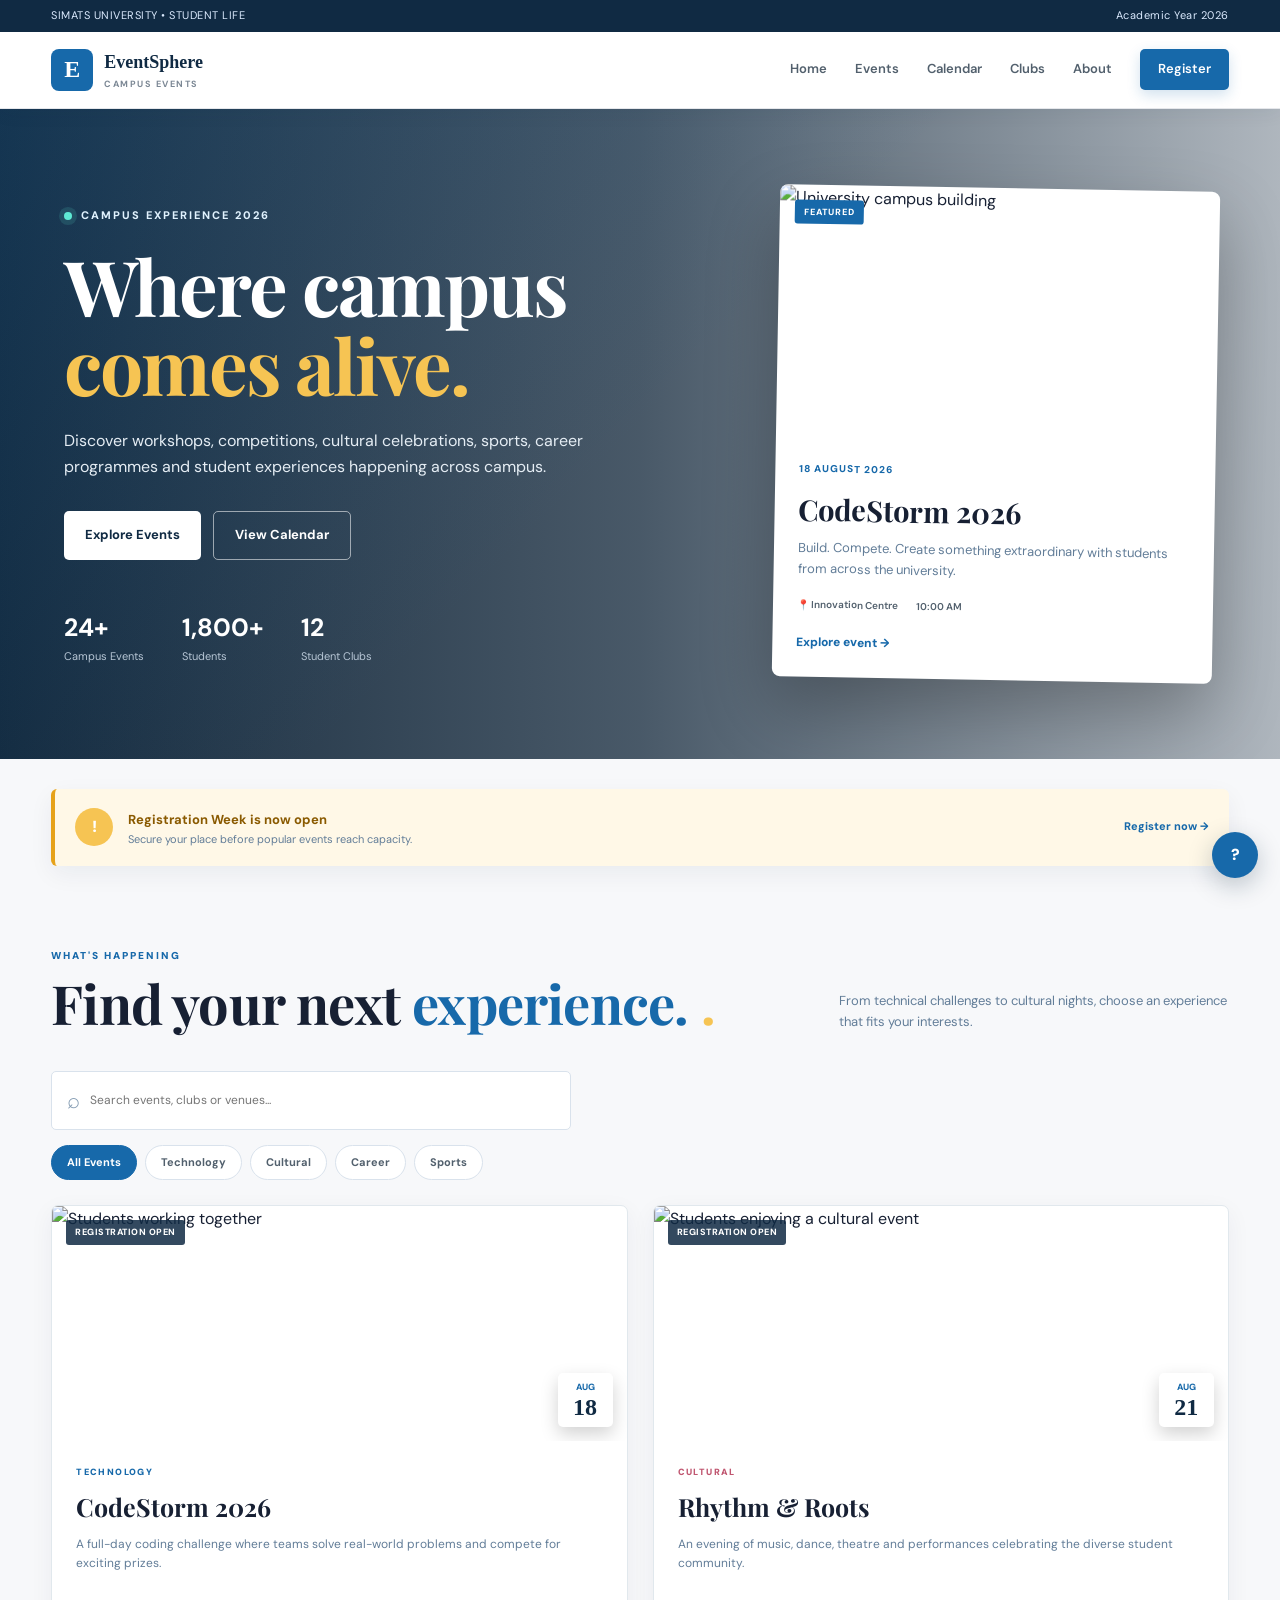
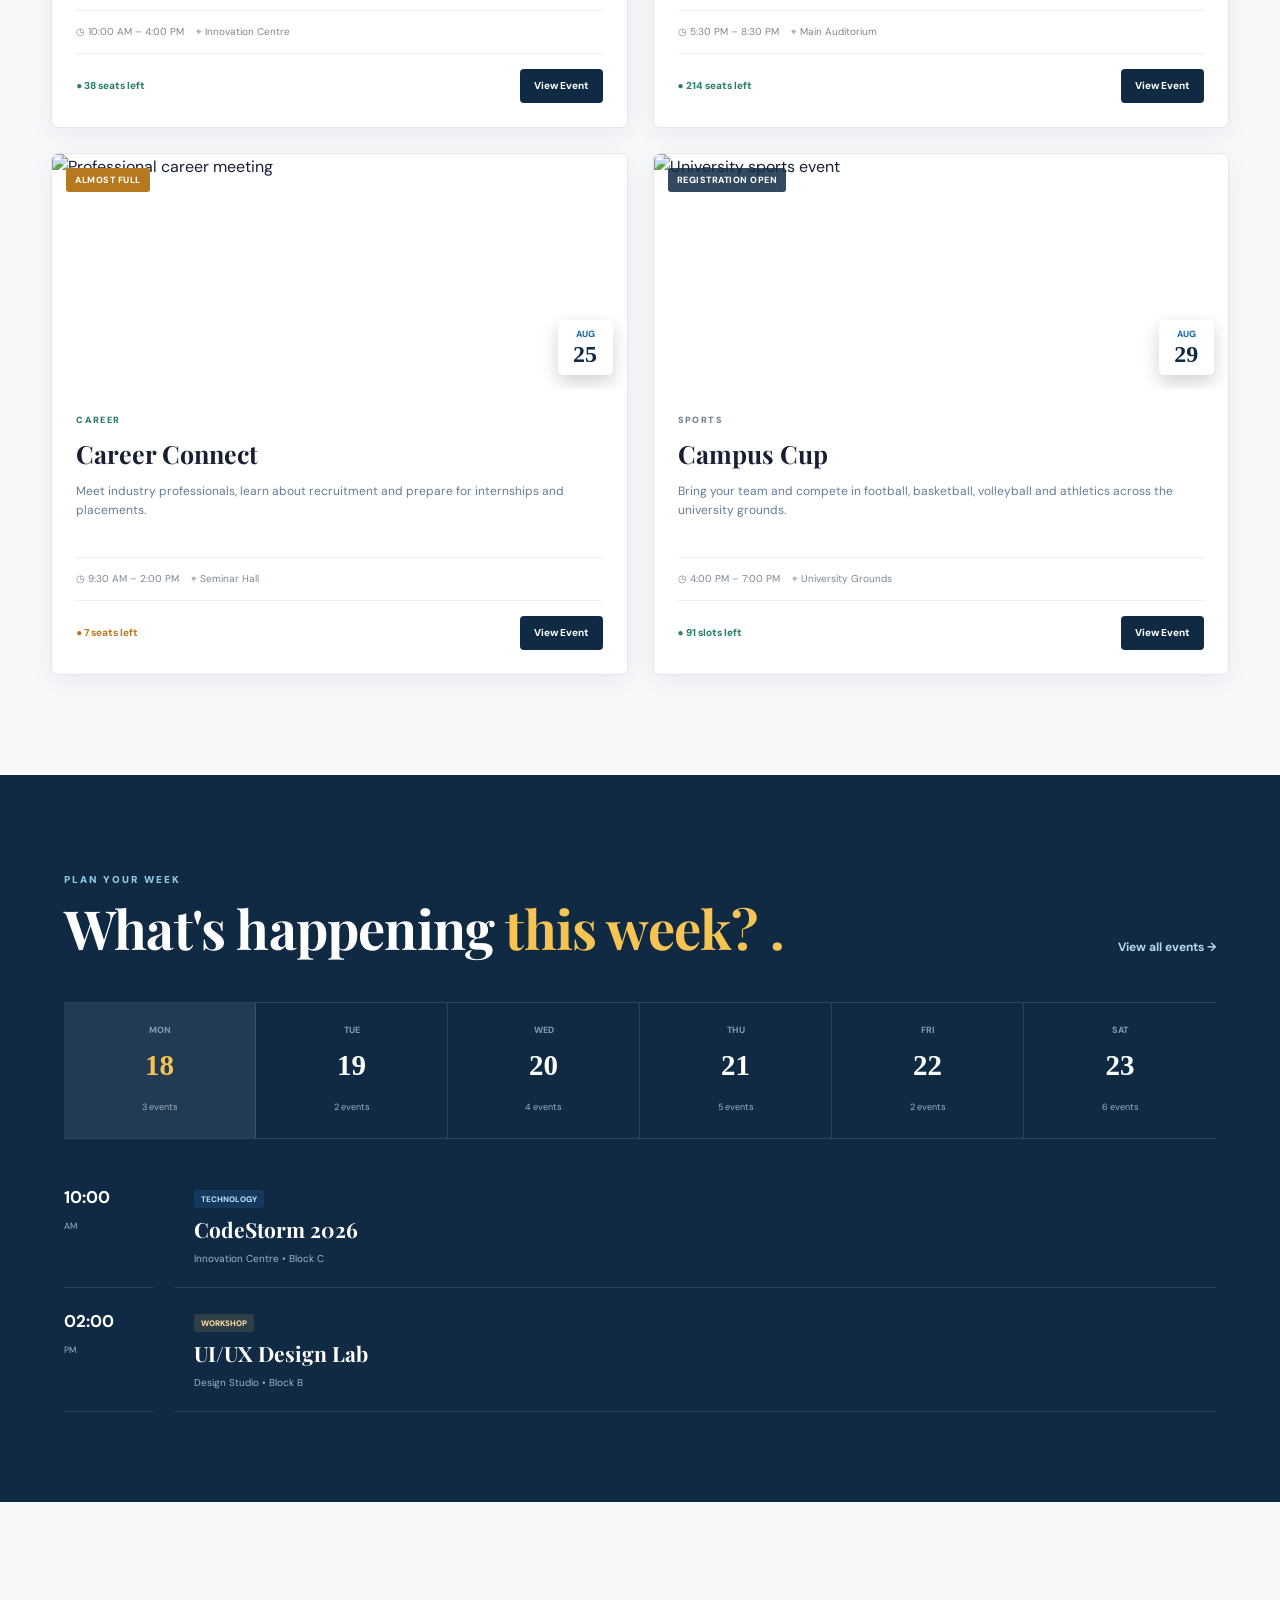
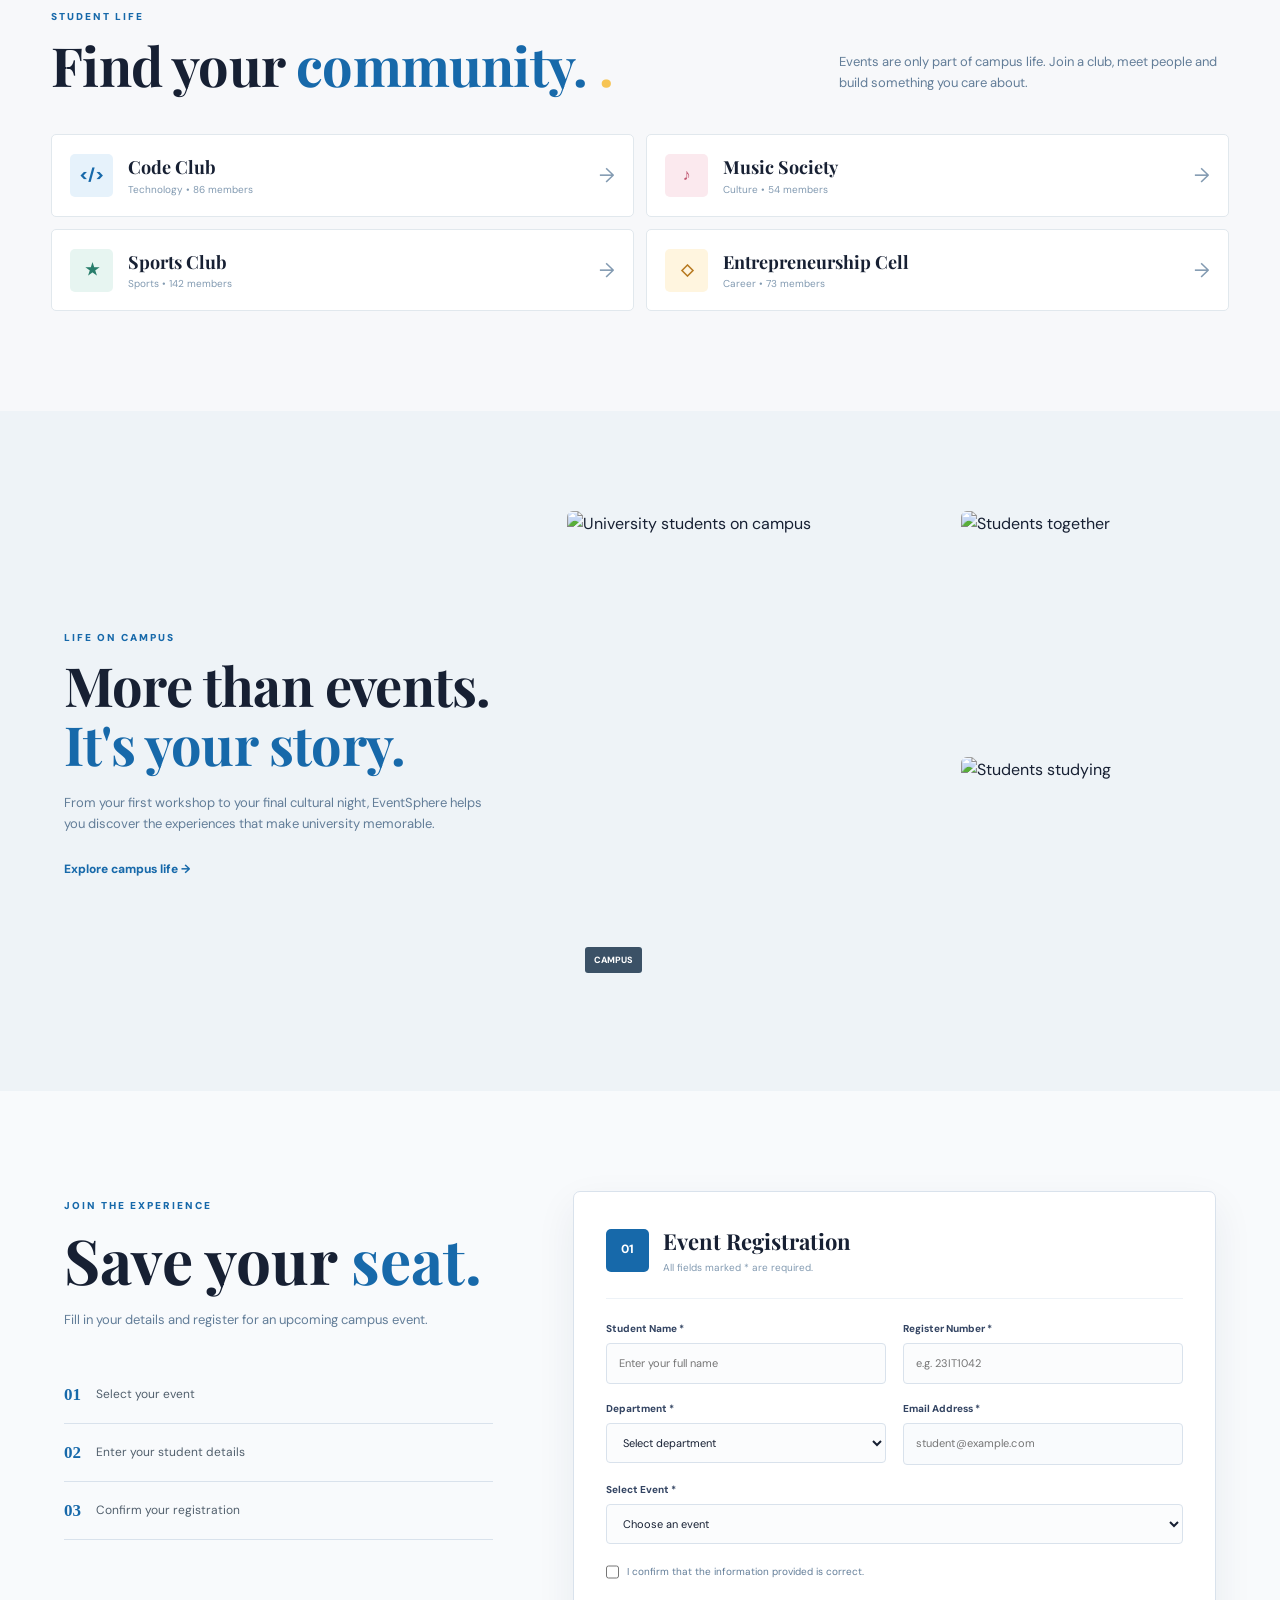
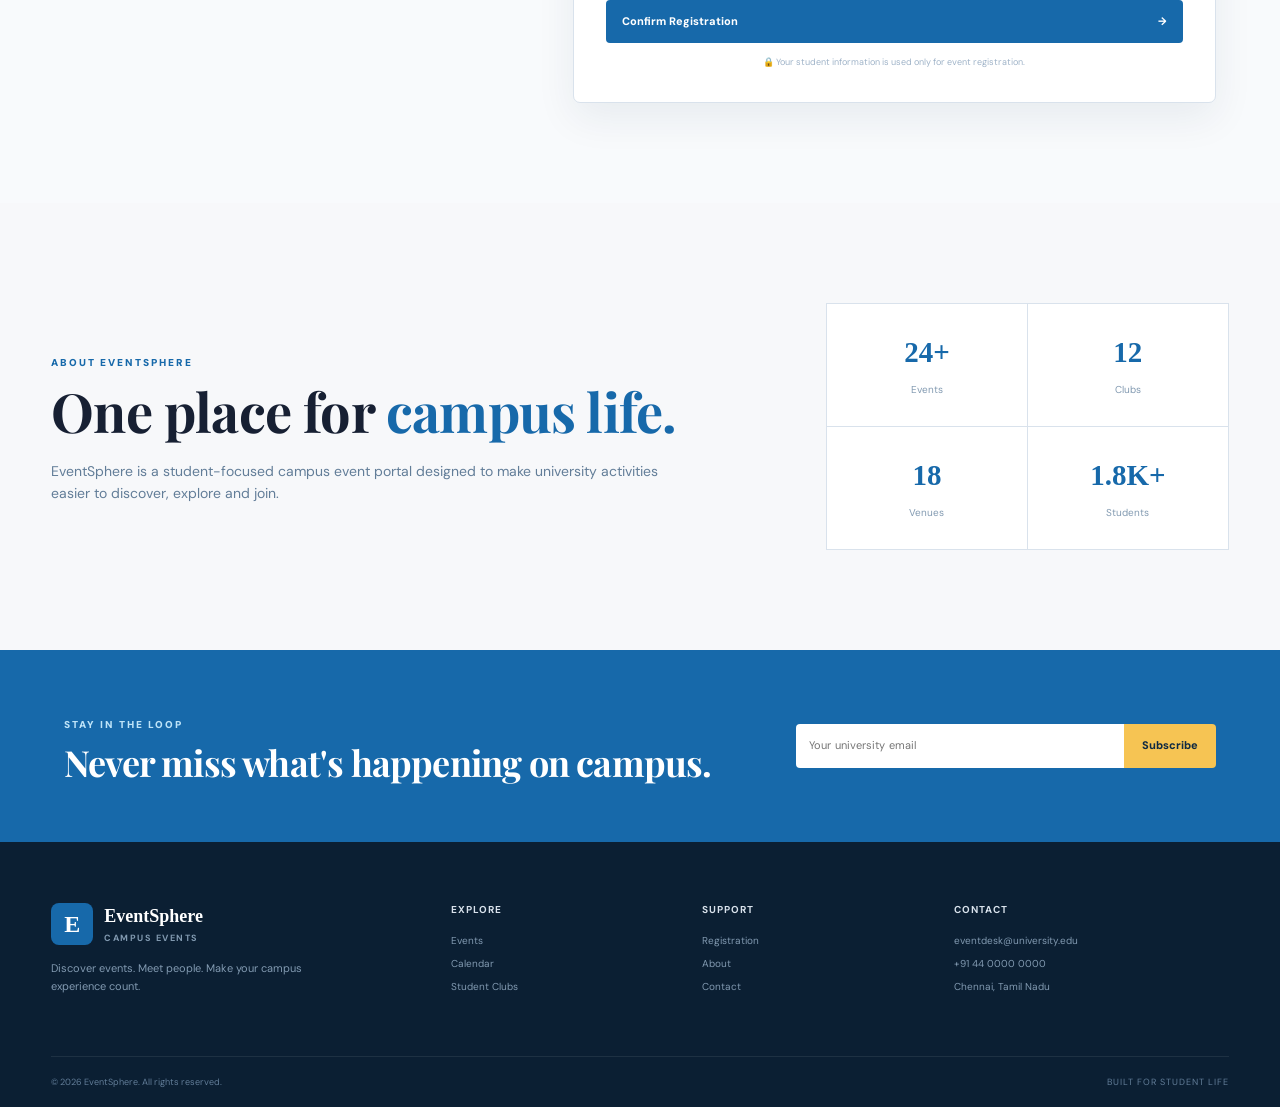
==== commit cdfe3dc6: "Add files via upload" ====
--- a/ACTIVITY/Scenario Based Assessment/index.html
+++ b/ACTIVITY/Scenario Based Assessment/index.html
@@ -1,5 +1,6 @@
 <!DOCTYPE html>
 <html lang="en">
+
 <head>
     <meta charset="UTF-8">
 
@@ -7,135 +8,233 @@
           content="width=device-width, initial-scale=1.0">
 
     <meta name="description"
-          content="EventSphere University Event Registration Portal">
-
-    <title>EventSphere | University Events</title>
+          content="EventSphere - University Campus Events Portal">
+
+    <title>EventSphere | Campus Events</title>
 
     <!-- External CSS -->
     <link rel="stylesheet" href="style.css">
 
-    <!-- Internal CSS - required demonstration -->
+    <!-- Google Fonts -->
+    <link rel="preconnect"
+          href="https://fonts.googleapis.com">
+
+    <link rel="preconnect"
+          href="https://fonts.gstatic.com"
+          crossorigin>
+
+    <link href="https://fonts.googleapis.com/css2?family=DM+Sans:wght@400;500;600;700&family=Playfair+Display:wght@600;700&display=swap"
+          rel="stylesheet">
+
+
+    <!-- INTERNAL CSS
+         Required assessment demonstration:
+         This small announcement section intentionally
+         uses internal CSS. -->
     <style>
-        .internal-highlight {
-            background: linear-gradient(135deg, #eef2ff, #f5f3ff);
-            border-left: 5px solid #6366f1;
+        #campusNotice {
+            background: #fff8e7;
+            border-left: 4px solid #e6a21a;
+        }
+
+        #campusNotice strong {
+            color: #8a5a00;
         }
     </style>
 </head>
 
+
 <body>
 
-    <!-- ================= HEADER ================= -->
+    <!-- =====================================================
+         HEADER
+         ===================================================== -->
 
     <header class="site-header">
 
+        <div class="top-strip">
+            <div class="top-inner">
+
+                <span>
+                    SIMATS UNIVERSITY • STUDENT LIFE
+                </span>
+
+                <span>
+                    Academic Year 2026
+                </span>
+
+            </div>
+        </div>
+
+
         <nav class="navbar">
 
             <a href="#home" class="brand">
-                <span class="brand-icon">✦</span>
-                <span>
+
+                <span class="brand-mark">E</span>
+
+                <span class="brand-text">
                     <strong>EventSphere</strong>
                     <small>Campus Events</small>
                 </span>
+
             </a>
 
-            <div class="nav-links">
+
+            <button class="mobile-menu"
+                    id="mobileMenu"
+                    aria-label="Open navigation">
+                ☰
+            </button>
+
+
+            <div class="nav-links" id="navLinks">
+
                 <a href="#home">Home</a>
+
                 <a href="#events">Events</a>
-                <a href="#register">Register</a>
+
+                <a href="#calendar">Calendar</a>
+
+                <a href="#clubs">Clubs</a>
+
                 <a href="#about">About</a>
-            </div>
-
-            <a href="#register" class="nav-button">
-                Join Event
-            </a>
+
+                <a href="#register" class="nav-register">
+                    Register
+                </a>
+
+            </div>
 
         </nav>
 
     </header>
 
 
-    <!-- ================= HERO ================= -->
-
-    <main id="home">
-
-        <section class="hero">
+
+    <main>
+
+        <!-- =====================================================
+             HERO
+             ===================================================== -->
+
+        <section class="hero" id="home">
+
+            <div class="hero-overlay"></div>
+
 
             <div class="hero-content">
 
-                <div class="eyebrow">
-                    <span class="pulse-dot"></span>
+                <div class="hero-kicker">
+                    <span class="live-dot"></span>
                     CAMPUS EXPERIENCE 2026
                 </div>
 
+
                 <h1>
-                    Discover.
-                    <span>Connect.</span>
-                    Create.
+                    Where campus
+                    <em>comes alive.</em>
                 </h1>
 
-                <p>
-                    Explore workshops, hackathons, cultural celebrations
-                    and career opportunities happening across your campus.
+
+                <p class="hero-description">
+
+                    Discover workshops, competitions, cultural
+                    celebrations, sports, career programmes and
+                    student experiences happening across campus.
+
                 </p>
 
-                <div class="hero-buttons">
-
-                    <a href="#events" class="primary-button">
-                        Explore Events →
+
+                <div class="hero-actions">
+
+                    <a href="#events"
+                       class="button button-light">
+                        Explore Events
                     </a>
 
-                    <a href="#register" class="secondary-button">
-                        Register Now
+                    <a href="#calendar"
+                       class="button button-outline">
+                        View Calendar
                     </a>
 
                 </div>
 
-                <div class="hero-stats">
+
+                <div class="hero-details">
 
                     <div>
                         <strong>24+</strong>
-                        <span>Events</span>
+                        <span>Campus Events</span>
                     </div>
 
                     <div>
-                        <strong>1.8K</strong>
+                        <strong>1,800+</strong>
                         <span>Students</span>
                     </div>
 
                     <div>
                         <strong>12</strong>
-                        <span>Clubs</span>
-                    </div>
-
-                </div>
-
-            </div>
-
-
-            <!-- Hero visual -->
-
-            <div class="hero-visual">
-
-                <div class="orbit-card orbit-one">
-                    <span>💻</span>
-                    <small>Tech</small>
-                </div>
-
-                <div class="orbit-card orbit-two">
-                    <span>🎨</span>
-                    <small>Culture</small>
-                </div>
-
-                <div class="orbit-card orbit-three">
-                    <span>🚀</span>
-                    <small>Career</small>
-                </div>
-
-                <div class="main-orb">
-                    <span>✦</span>
-                    <strong>EVENT</strong>
-                    <small>2026</small>
+                        <span>Student Clubs</span>
+                    </div>
+
+                </div>
+
+            </div>
+
+
+            <!-- FEATURED EVENT -->
+
+            <div class="hero-featured">
+
+                <div class="featured-image">
+
+                    <img
+                        src="https://images.unsplash.com/photo-1562774053-701939374585?auto=format&fit=crop&w=1200&q=85"
+                        alt="University campus building">
+
+                    <span class="featured-label">
+                        FEATURED
+                    </span>
+
+                </div>
+
+
+                <div class="featured-body">
+
+                    <span class="small-label">
+                        18 AUGUST 2026
+                    </span>
+
+                    <h2>
+                        CodeStorm 2026
+                    </h2>
+
+                    <p>
+                        Build. Compete. Create something
+                        extraordinary with students from across
+                        the university.
+                    </p>
+
+
+                    <div class="featured-meta">
+
+                        <span>
+                            📍 Innovation Centre
+                        </span>
+
+                        <span>
+                            10:00 AM
+                        </span>
+
+                    </div>
+
+
+                    <a href="#events"
+                       class="text-link">
+                        Explore event →
+                    </a>
+
                 </div>
 
             </div>
@@ -143,131 +242,188 @@
         </section>
 
 
-        <!-- ================= ANNOUNCEMENT ================= -->
-
-        <section class="announcement internal-highlight">
-
-            <div class="announcement-icon">
-                🔔
-            </div>
-
-            <div>
-                <strong>Registration Week is Live!</strong>
-                <p>
-                    Secure your seat before the event reaches capacity.
-                </p>
-            </div>
-
-            <a href="#register">
-                Register →
-            </a>
+
+        <!-- =====================================================
+             NOTICE
+             ===================================================== -->
+
+        <section class="notice-wrapper">
+
+            <div class="notice" id="campusNotice">
+
+                <div class="notice-icon">
+                    !
+                </div>
+
+                <div>
+                    <strong>
+                        Registration Week is now open
+                    </strong>
+
+                    <p>
+                        Secure your place before popular events
+                        reach capacity.
+                    </p>
+                </div>
+
+                <a href="#register">
+                    Register now →
+                </a>
+
+            </div>
 
         </section>
 
 
-        <!-- ================= EVENT SECTION ================= -->
-
-        <section id="events" class="events-section">
+
+        <!-- =====================================================
+             EVENT SECTION
+             ===================================================== -->
+
+        <section class="events-section" id="events">
 
             <div class="section-heading">
 
                 <div>
-                    <span class="section-label">WHAT'S HAPPENING</span>
+
+                    <span class="section-kicker">
+                        WHAT'S HAPPENING
+                    </span>
 
                     <h2>
                         Find your next
                         <span>experience.</span>
                     </h2>
+
                 </div>
 
                 <p>
-                    From coding challenges to cultural nights,
-                    choose an experience that inspires you.
+                    From technical challenges to cultural nights,
+                    choose an experience that fits your interests.
                 </p>
 
             </div>
 
 
-            <!-- Category filters -->
-
-            <div class="filters">
-
-                <button class="filter active" type="button">
-                    All Events
-                </button>
-
-                <button class="filter" type="button">
-                    Technology
-                </button>
-
-                <button class="filter" type="button">
-                    Cultural
-                </button>
-
-                <button class="filter" type="button">
-                    Career
-                </button>
-
-                <button class="filter" type="button">
-                    Sports
-                </button>
-
-            </div>
-
-
-            <!-- Event cards -->
+            <!-- SEARCH -->
+
+            <div class="event-tools">
+
+                <div class="search-box">
+
+                    <span>⌕</span>
+
+                    <input
+                        type="search"
+                        id="eventSearch"
+                        placeholder="Search events, clubs or venues..."
+                        aria-label="Search events">
+
+                </div>
+
+
+                <div class="filters" id="filters">
+
+                    <button class="filter active"
+                            data-filter="all">
+                        All Events
+                    </button>
+
+                    <button class="filter"
+                            data-filter="technology">
+                        Technology
+                    </button>
+
+                    <button class="filter"
+                            data-filter="cultural">
+                        Cultural
+                    </button>
+
+                    <button class="filter"
+                            data-filter="placement">
+                        Career
+                    </button>
+
+                    <button class="filter"
+                            data-filter="sports">
+                        Sports
+                    </button>
+
+                </div>
+
+            </div>
+
+
+
+            <!-- EVENT GRID -->
 
             <div class="event-grid">
 
 
                 <!-- EVENT 1 -->
 
-                <article class="event-card featured">
-
-                    <div class="event-image tech">
-
-                        <span class="event-icon">💻</span>
-
-                        <span class="status-badge">
-                            Featured
+                <article class="event-card"
+                         data-category="technology"
+                         data-title="codestorm technology innovation centre">
+
+                    <div class="event-photo">
+
+                        <img
+                            src="https://images.unsplash.com/photo-1531482615713-2afd69097998?auto=format&fit=crop&w=900&q=80"
+                            alt="Students working together">
+
+                        <span class="event-status open">
+                            Registration Open
                         </span>
 
-                        <span class="date-badge">
-                            AUG
+                        <div class="date-card">
+                            <span>AUG</span>
                             <strong>18</strong>
-                        </span>
-
-                    </div>
-
-                    <div class="event-content">
-
-                        <div class="event-meta">
-                            <span class="category">TECHNOLOGY</span>
-                            <span>⏱ 10:00 AM</span>
-                        </div>
-
-                        <h3>CodeStorm 2026</h3>
+                        </div>
+
+                    </div>
+
+
+                    <div class="event-body">
+
+                        <div class="event-category technology">
+                            TECHNOLOGY
+                        </div>
+
+                        <h3>
+                            CodeStorm 2026
+                        </h3>
 
                         <p>
-                            A high-energy coding challenge where
-                            innovators build solutions to real-world
-                            problems.
+                            A full-day coding challenge where
+                            teams solve real-world problems and
+                            compete for exciting prizes.
                         </p>
 
+
                         <div class="event-info">
-                            <span>📍 Innovation Lab</span>
-                            <span>👥 120 Seats</span>
-                        </div>
-
-                        <div class="card-footer">
-
-                            <span class="availability">
+
+                            <span>
+                                ◷ 10:00 AM – 4:00 PM
+                            </span>
+
+                            <span>
+                                ⌖ Innovation Centre
+                            </span>
+
+                        </div>
+
+
+                        <div class="event-footer">
+
+                            <span class="seats">
                                 ● 38 seats left
                             </span>
 
-                            <a href="#register" class="card-button">
-                                Register
-                            </a>
+                            <button class="event-button"
+                                    onclick="openEvent('CodeStorm 2026','Technology','18 August 2026','10:00 AM – 4:00 PM','Innovation Centre','A full-day coding challenge where students collaborate, build solutions and compete in teams.')">
+                                View Event
+                            </button>
 
                         </div>
 
@@ -276,55 +432,71 @@
                 </article>
 
 
+
                 <!-- EVENT 2 -->
 
-                <article class="event-card">
-
-                    <div class="event-image culture">
-
-                        <span class="event-icon">🎭</span>
-
-                        <span class="status-badge">
-                            Open
+                <article class="event-card"
+                         data-category="cultural"
+                         data-title="rhythm roots cultural auditorium">
+
+                    <div class="event-photo">
+
+                        <img
+                            src="https://images.unsplash.com/photo-1501386761578-eac5c94b800a?auto=format&fit=crop&w=900&q=80"
+                            alt="Students enjoying a cultural event">
+
+                        <span class="event-status open">
+                            Registration Open
                         </span>
 
-                        <span class="date-badge">
-                            AUG
+                        <div class="date-card">
+                            <span>AUG</span>
                             <strong>21</strong>
-                        </span>
-
-                    </div>
-
-                    <div class="event-content">
-
-                        <div class="event-meta">
-                            <span class="category cultural">
-                                CULTURAL
+                        </div>
+
+                    </div>
+
+
+                    <div class="event-body">
+
+                        <div class="event-category cultural">
+                            CULTURAL
+                        </div>
+
+                        <h3>
+                            Rhythm & Roots
+                        </h3>
+
+                        <p>
+                            An evening of music, dance, theatre
+                            and performances celebrating the
+                            diverse student community.
+                        </p>
+
+
+                        <div class="event-info">
+
+                            <span>
+                                ◷ 5:30 PM – 8:30 PM
                             </span>
-                            <span>⏱ 6:00 PM</span>
-                        </div>
-
-                        <h3>Rhythm & Roots</h3>
-
-                        <p>
-                            Celebrate music, dance and creativity
-                            in an unforgettable evening of campus culture.
-                        </p>
-
-                        <div class="event-info">
-                            <span>📍 Open Air Theatre</span>
-                            <span>👥 500 Seats</span>
-                        </div>
-
-                        <div class="card-footer">
-
-                            <span class="availability">
+
+                            <span>
+                                ⌖ Main Auditorium
+                            </span>
+
+                        </div>
+
+
+                        <div class="event-footer">
+
+                            <span class="seats">
                                 ● 214 seats left
                             </span>
 
-                            <a href="#register" class="card-button">
-                                Register
-                            </a>
+                            <button class="event-button"
+                                    onclick="openEvent('Rhythm & Roots','Cultural','21 August 2026','5:30 PM – 8:30 PM','Main Auditorium','An evening celebrating music, dance, theatre and student talent.')">
+                                View Event
+                            </button>
 
                         </div>
 
@@ -333,230 +505,559 @@
                 </article>
 
 
+
                 <!-- EVENT 3 -->
 
-                <article class="event-card">
-
-                    <div class="event-image career">
-
-                        <span class="event-icon">🚀</span>
-
-                        <span class="status-badge">
-                            Open
+                <article class="event-card"
+                         data-category="placement"
+                         data-title="career connect placement seminar">
+
+                    <div class="event-photo">
+
+                        <img
+                            src="https://images.unsplash.com/photo-1556761175-b413da4baf72?auto=format&fit=crop&w=900&q=80"
+                            alt="Professional career meeting">
+
+                        <span class="event-status almost">
+                            Almost Full
                         </span>
 
-                        <span class="date-badge">
-                            AUG
+                        <div class="date-card">
+                            <span>AUG</span>
                             <strong>25</strong>
+                        </div>
+
+                    </div>
+
+
+                    <div class="event-body">
+
+                        <div class="event-category placement">
+                            CAREER
+                        </div>
+
+                        <h3>
+                            Career Connect
+                        </h3>
+
+                        <p>
+                            Meet industry professionals, learn
+                            about recruitment and prepare for
+                            internships and placements.
+                        </p>
+
+
+                        <div class="event-info">
+
+                            <span>
+                                ◷ 9:30 AM – 2:00 PM
+                            </span>
+
+                            <span>
+                                ⌖ Seminar Hall
+                            </span>
+
+                        </div>
+
+
+                        <div class="event-footer">
+
+                            <span class="seats warning">
+                                ● 7 seats left
+                            </span>
+
+                            <button class="event-button"
+                                    onclick="openEvent('Career Connect','Career','25 August 2026','9:30 AM – 2:00 PM','Seminar Hall','Meet industry professionals and prepare for internships and placement opportunities.')">
+                                View Event
+                            </button>
+
+                        </div>
+
+                    </div>
+
+                </article>
+
+
+
+                <!-- EVENT 4 -->
+
+                <article class="event-card"
+                         data-category="sports"
+                         data-title="campus cup sports ground">
+
+                    <div class="event-photo">
+
+                        <img
+                            src="https://images.unsplash.com/photo-1461896836934-ffe607ba8211?auto=format&fit=crop&w=900&q=80"
+                            alt="University sports event">
+
+                        <span class="event-status open">
+                            Registration Open
                         </span>
 
-                    </div>
-
-                    <div class="event-content">
-
-                        <div class="event-meta">
-                            <span class="category career">
-                                CAREER
+                        <div class="date-card">
+                            <span>AUG</span>
+                            <strong>29</strong>
+                        </div>
+
+                    </div>
+
+
+                    <div class="event-body">
+
+                        <div class="event-category sports">
+                            SPORTS
+                        </div>
+
+                        <h3>
+                            Campus Cup
+                        </h3>
+
+                        <p>
+                            Bring your team and compete in football,
+                            basketball, volleyball and athletics
+                            across the university grounds.
+                        </p>
+
+
+                        <div class="event-info">
+
+                            <span>
+                                ◷ 4:00 PM – 7:00 PM
                             </span>
-                            <span>⏱ 2:00 PM</span>
-                        </div>
-
-                        <h3>Career Launchpad</h3>
+
+                            <span>
+                                ⌖ University Grounds
+                            </span>
+
+                        </div>
+
+
+                        <div class="event-footer">
+
+                            <span class="seats">
+                                ● 91 slots left
+                            </span>
+
+                            <button class="event-button"
+                                    onclick="openEvent('Campus Cup','Sports','29 August 2026','4:00 PM – 7:00 PM','University Grounds','An inter-department sports competition featuring multiple campus games.')">
+                                View Event
+                            </button>
+
+                        </div>
+
+                    </div>
+
+                </article>
+
+
+            </div>
+
+        </section>
+
+
+
+        <!-- =====================================================
+             WEEKLY CALENDAR
+             ===================================================== -->
+
+        <section class="calendar-section"
+                 id="calendar">
+
+            <div class="section-heading light-heading">
+
+                <div>
+
+                    <span class="section-kicker">
+                        PLAN YOUR WEEK
+                    </span>
+
+                    <h2>
+                        What's happening
+                        <span>this week?</span>
+                    </h2>
+
+                </div>
+
+                <a href="#events"
+                   class="calendar-link">
+                    View all events →
+                </a>
+
+            </div>
+
+
+            <div class="calendar-strip">
+
+                <div class="day active-day">
+                    <span>MON</span>
+                    <strong>18</strong>
+                    <small>3 events</small>
+                </div>
+
+                <div class="day">
+                    <span>TUE</span>
+                    <strong>19</strong>
+                    <small>2 events</small>
+                </div>
+
+                <div class="day">
+                    <span>WED</span>
+                    <strong>20</strong>
+                    <small>4 events</small>
+                </div>
+
+                <div class="day">
+                    <span>THU</span>
+                    <strong>21</strong>
+                    <small>5 events</small>
+                </div>
+
+                <div class="day">
+                    <span>FRI</span>
+                    <strong>22</strong>
+                    <small>2 events</small>
+                </div>
+
+                <div class="day">
+                    <span>SAT</span>
+                    <strong>23</strong>
+                    <small>6 events</small>
+                </div>
+
+            </div>
+
+
+            <div class="schedule">
+
+                <div class="schedule-time">
+                    <strong>10:00</strong>
+                    <span>AM</span>
+                </div>
+
+                <div class="schedule-event">
+                    <span class="schedule-tag blue">
+                        TECHNOLOGY
+                    </span>
+
+                    <h3>
+                        CodeStorm 2026
+                    </h3>
+
+                    <p>
+                        Innovation Centre • Block C
+                    </p>
+                </div>
+
+
+                <div class="schedule-time">
+                    <strong>02:00</strong>
+                    <span>PM</span>
+                </div>
+
+                <div class="schedule-event">
+                    <span class="schedule-tag orange">
+                        WORKSHOP
+                    </span>
+
+                    <h3>
+                        UI/UX Design Lab
+                    </h3>
+
+                    <p>
+                        Design Studio • Block B
+                    </p>
+                </div>
+
+            </div>
+
+        </section>
+
+
+
+        <!-- =====================================================
+             CLUBS
+             ===================================================== -->
+
+        <section class="clubs-section"
+                 id="clubs">
+
+            <div class="section-heading">
+
+                <div>
+
+                    <span class="section-kicker">
+                        STUDENT LIFE
+                    </span>
+
+                    <h2>
+                        Find your
+                        <span>community.</span>
+                    </h2>
+
+                </div>
+
+                <p>
+                    Events are only part of campus life.
+                    Join a club, meet people and build something
+                    you care about.
+                </p>
+
+            </div>
+
+
+            <div class="club-grid">
+
+                <a href="#" class="club-card">
+
+                    <span class="club-icon blue-icon">
+                        &lt;/&gt;
+                    </span>
+
+                    <div>
+                        <h3>Code Club</h3>
+                        <p>Technology • 86 members</p>
+                    </div>
+
+                    <span class="arrow">→</span>
+
+                </a>
+
+
+                <a href="#" class="club-card">
+
+                    <span class="club-icon pink-icon">
+                        ♪
+                    </span>
+
+                    <div>
+                        <h3>Music Society</h3>
+                        <p>Culture • 54 members</p>
+                    </div>
+
+                    <span class="arrow">→</span>
+
+                </a>
+
+
+                <a href="#" class="club-card">
+
+                    <span class="club-icon green-icon">
+                        ★
+                    </span>
+
+                    <div>
+                        <h3>Sports Club</h3>
+                        <p>Sports • 142 members</p>
+                    </div>
+
+                    <span class="arrow">→</span>
+
+                </a>
+
+
+                <a href="#" class="club-card">
+
+                    <span class="club-icon orange-icon">
+                        ◇
+                    </span>
+
+                    <div>
+                        <h3>Entrepreneurship Cell</h3>
+                        <p>Career • 73 members</p>
+                    </div>
+
+                    <span class="arrow">→</span>
+
+                </a>
+
+            </div>
+
+        </section>
+
+
+
+        <!-- =====================================================
+             CAMPUS LIFE
+             ===================================================== -->
+
+        <section class="campus-life">
+
+            <div class="campus-copy">
+
+                <span class="section-kicker">
+                    LIFE ON CAMPUS
+                </span>
+
+                <h2>
+                    More than events.
+                    <span>It's your story.</span>
+                </h2>
+
+                <p>
+                    From your first workshop to your final
+                    cultural night, EventSphere helps you discover
+                    the experiences that make university memorable.
+                </p>
+
+                <a href="#events"
+                   class="dark-link">
+                    Explore campus life →
+                </a>
+
+            </div>
+
+
+            <div class="campus-gallery">
+
+                <div class="gallery-large">
+
+                    <img
+                        src="https://images.unsplash.com/photo-1523050854058-8df90110c9f1?auto=format&fit=crop&w=1000&q=85"
+                        alt="University students on campus">
+
+                    <span>
+                        CAMPUS
+                    </span>
+
+                </div>
+
+
+                <div class="gallery-small">
+
+                    <img
+                        src="https://images.unsplash.com/photo-1523240795612-9a054b0db644?auto=format&fit=crop&w=700&q=85"
+                        alt="Students together">
+
+                </div>
+
+
+                <div class="gallery-small">
+
+                    <img
+                        src="https://images.unsplash.com/photo-1519452575417-564c1401ecc0?auto=format&fit=crop&w=700&q=85"
+                        alt="Students studying">
+
+                </div>
+
+            </div>
+
+        </section>
+
+
+
+        <!-- =====================================================
+             REGISTRATION
+             ===================================================== -->
+
+        <section class="registration-section"
+                 id="register">
+
+            <div class="registration-copy">
+
+                <span class="section-kicker">
+                    JOIN THE EXPERIENCE
+                </span>
+
+                <h2>
+                    Save your
+                    <span>seat.</span>
+                </h2>
+
+                <p>
+                    Fill in your details and register for an
+                    upcoming campus event.
+                </p>
+
+
+                <div class="registration-points">
+
+                    <div>
+                        <strong>01</strong>
+                        <span>Select your event</span>
+                    </div>
+
+                    <div>
+                        <strong>02</strong>
+                        <span>Enter your student details</span>
+                    </div>
+
+                    <div>
+                        <strong>03</strong>
+                        <span>Confirm your registration</span>
+                    </div>
+
+                </div>
+
+            </div>
+
+
+            <form class="registration-form"
+                  id="registrationForm">
+
+                <div class="form-heading">
+
+                    <div class="form-number">
+                        01
+                    </div>
+
+                    <div>
+                        <h3>
+                            Event Registration
+                        </h3>
 
                         <p>
-                            Meet industry professionals and learn
-                            how to transform your skills into opportunities.
+                            All fields marked * are required.
                         </p>
-
-                        <div class="event-info">
-                            <span>📍 Seminar Hall</span>
-                            <span>👥 250 Seats</span>
-                        </div>
-
-                        <div class="card-footer">
-
-                            <span class="availability">
-                                ● 91 seats left
-                            </span>
-
-                            <a href="#register" class="card-button">
-                                Register
-                            </a>
-
-                        </div>
-
-                    </div>
-
-                </article>
-
-
-                <!-- EVENT 4 -->
-
-                <article class="event-card">
-
-                    <div class="event-image sports">
-
-                        <span class="event-icon">🏆</span>
-
-                        <span class="status-badge">
-                            Open
-                        </span>
-
-                        <span class="date-badge">
-                            AUG
-                            <strong>29</strong>
-                        </span>
-
-                    </div>
-
-                    <div class="event-content">
-
-                        <div class="event-meta">
-                            <span class="category sports">
-                                SPORTS
-                            </span>
-                            <span>⏱ 8:00 AM</span>
-                        </div>
-
-                        <h3>Campus Champions</h3>
-
-                        <p>
-                            Compete, collaborate and represent your
-                            department in the annual sports championship.
-                        </p>
-
-                        <div class="event-info">
-                            <span>📍 Main Ground</span>
-                            <span>👥 300 Seats</span>
-                        </div>
-
-                        <div class="card-footer">
-
-                            <span class="availability">
-                                ● 156 seats left
-                            </span>
-
-                            <a href="#register" class="card-button">
-                                Register
-                            </a>
-
-                        </div>
-
-                    </div>
-
-                </article>
-
-            </div>
-
-        </section>
-
-
-        <!-- ================= REGISTRATION ================= -->
-
-        <section id="register" class="registration-section">
-
-            <div class="registration-intro">
-
-                <span class="section-label">
-                    SAVE YOUR SEAT
-                </span>
-
-                <h2>
-                    Your next
-                    <span>chapter</span>
-                    starts here.
-                </h2>
-
-                <p>
-                    Fill in your details and reserve your place
-                    at the event of your choice.
-                </p>
-
-                <div class="register-benefits">
-
-                    <div>
-                        <span>✓</span>
-                        Instant confirmation
-                    </div>
-
-                    <div>
-                        <span>✓</span>
-                        Free registration
-                    </div>
-
-                    <div>
-                        <span>✓</span>
-                        Digital event pass
-                    </div>
-
-                </div>
-
-            </div>
-
-
-            <form class="registration-form">
-
-                <div class="form-title">
-
-                    <div class="form-icon">
-                        ✦
-                    </div>
-
-                    <div>
-                        <h3>Event Registration</h3>
-                        <p>Complete the form below</p>
-                    </div>
-
-                </div>
-
-
-                <div class="form-row">
+                    </div>
+
+                </div>
+
+
+                <div class="form-grid">
+
 
                     <div class="form-group">
 
-                        <label for="name">
-                            Student Name
+                        <label for="studentName">
+                            Student Name *
                         </label>
 
                         <input
                             type="text"
-                            id="name"
-                            name="name"
-                            placeholder="Enter your name"
-                            required
-                        >
+                            id="studentName"
+                            name="studentName"
+                            placeholder="Enter your full name"
+                            required>
 
                     </div>
 
 
                     <div class="form-group">
 
-                        <label for="register-number">
-                            Register Number
+                        <label for="registerNumber">
+                            Register Number *
                         </label>
 
                         <input
                             type="text"
-                            id="register-number"
-                            name="register-number"
-                            placeholder="e.g. 24IT101"
-                            required
-                        >
-
-                    </div>
-
-                </div>
-
-
-                <div class="form-row">
+                            id="registerNumber"
+                            name="registerNumber"
+                            placeholder="e.g. 23IT1042"
+                            required>
+
+                    </div>
+
 
                     <div class="form-group">
 
                         <label for="department">
-                            Department
+                            Department *
                         </label>
 
-                        <select id="department" name="department" required>
+                        <select id="department"
+                                name="department"
+                                required>
 
                             <option value="">
                                 Select department
@@ -567,7 +1068,7 @@
                             </option>
 
                             <option>
-                                Computer Science
+                                Computer Science Engineering
                             </option>
 
                             <option>
@@ -578,6 +1079,14 @@
                                 Mechanical Engineering
                             </option>
 
+                            <option>
+                                Electrical Engineering
+                            </option>
+
+                            <option>
+                                Other
+                            </option>
+
                         </select>
 
                     </div>
@@ -586,7 +1095,7 @@
                     <div class="form-group">
 
                         <label for="email">
-                            Email Address
+                            Email Address *
                         </label>
 
                         <input
@@ -594,85 +1103,73 @@
                             id="email"
                             name="email"
                             placeholder="student@example.com"
-                            required
-                        >
-
-                    </div>
-
-                </div>
-
-
-                <div class="form-group">
-
-                    <label for="event">
-                        Select Event
-                    </label>
-
-                    <select id="event" name="event" required>
-
-                        <option value="">
-                            Choose an event
-                        </option>
-
-                        <option>
-                            CodeStorm 2026
-                        </option>
-
-                        <option>
-                            Rhythm & Roots
-                        </option>
-
-                        <option>
-                            Career Launchpad
-                        </option>
-
-                        <option>
-                            Campus Champions
-                        </option>
-
-                    </select>
-
-                </div>
-
-
-                <div class="form-group">
-
-                    <label for="message">
-                        Why do you want to attend?
-                    </label>
-
-                    <textarea
-                        id="message"
-                        name="message"
-                        rows="4"
-                        placeholder="Tell us briefly..."
-                    ></textarea>
-
-                </div>
-
-
-                <label class="checkbox-label">
-
-                    <input type="checkbox" required>
+                            required>
+
+                    </div>
+
+
+                    <div class="form-group full-width">
+
+                        <label for="eventSelection">
+                            Select Event *
+                        </label>
+
+                        <select id="eventSelection"
+                                name="eventSelection"
+                                required>
+
+                            <option value="">
+                                Choose an event
+                            </option>
+
+                            <option>
+                                CodeStorm 2026
+                            </option>
+
+                            <option>
+                                Rhythm & Roots
+                            </option>
+
+                            <option>
+                                Career Connect
+                            </option>
+
+                            <option>
+                                Campus Cup
+                            </option>
+
+                        </select>
+
+                    </div>
+
+                </div>
+
+
+                <label class="terms">
+
+                    <input type="checkbox"
+                           required>
 
                     <span>
-                        I agree to receive event-related updates.
+                        I confirm that the information provided
+                        is correct.
                     </span>
 
                 </label>
 
 
-                <!-- Inline CSS demonstration -->
-                <button
-                    type="submit"
-                    class="submit-button"
-                    style="letter-spacing: 0.5px;"
-                >
-                    Confirm Registration →
+                <button type="submit"
+                        class="submit-button">
+
+                    Confirm Registration
+                    <span>→</span>
+
                 </button>
 
-                <p class="secure-note">
-                    🔒 Your registration information is kept secure.
+
+                <p class="form-note">
+                    🔒 Your student information is used only
+                    for event registration.
                 </p>
 
             </form>
@@ -680,114 +1177,281 @@
         </section>
 
 
-        <!-- ================= ABOUT ================= -->
-
-        <section id="about" class="about-section">
-
-            <div class="about-card">
-
-                <div class="about-number">
-                    01
-                </div>
+
+        <!-- =====================================================
+             ABOUT
+             ===================================================== -->
+
+        <section class="about-section"
+                 id="about">
+
+            <div class="about-content">
+
+                <span class="section-kicker">
+                    ABOUT EVENTSPHERE
+                </span>
+
+                <h2>
+                    One place for
+                    <span>campus life.</span>
+                </h2>
+
+                <p>
+                    EventSphere is a student-focused campus event
+                    portal designed to make university activities
+                    easier to discover, explore and join.
+                </p>
+
+            </div>
+
+
+            <div class="about-stats">
 
                 <div>
-                    <span class="section-label">
-                        WHY EVENTSPHERE?
+                    <strong>24+</strong>
+                    <span>Events</span>
+                </div>
+
+                <div>
+                    <strong>12</strong>
+                    <span>Clubs</span>
+                </div>
+
+                <div>
+                    <strong>18</strong>
+                    <span>Venues</span>
+                </div>
+
+                <div>
+                    <strong>1.8K+</strong>
+                    <span>Students</span>
+                </div>
+
+            </div>
+
+        </section>
+
+
+
+        <!-- =====================================================
+             NEWSLETTER
+             ===================================================== -->
+
+        <section class="newsletter">
+
+            <div>
+
+                <span class="section-kicker">
+                    STAY IN THE LOOP
+                </span>
+
+                <h2>
+                    Never miss what's
+                    happening on campus.
+                </h2>
+
+            </div>
+
+
+            <form id="newsletterForm">
+
+                <input
+                    type="email"
+                    placeholder="Your university email"
+                    required>
+
+                <button type="submit">
+                    Subscribe
+                </button>
+
+            </form>
+
+        </section>
+
+    </main>
+
+
+
+    <!-- =====================================================
+         FOOTER
+         ===================================================== -->
+
+    <footer>
+
+        <div class="footer-main">
+
+            <div class="footer-brand">
+
+                <a href="#home" class="brand footer-brand-link">
+
+                    <span class="brand-mark">
+                        E
                     </span>
 
-                    <h2>
-                        More than an event.
-                        <span>It's an experience.</span>
-                    </h2>
-
-                    <p>
-                        EventSphere brings the entire campus
-                        experience into one simple platform.
-                        Discover opportunities, meet new people,
-                        showcase your talent and create memories.
-                    </p>
-                </div>
-
-            </div>
-
-        </section>
-
-    </main>
-
-
-    <!-- ================= FIXED HELP BUTTON ================= -->
+                    <span class="brand-text">
+                        <strong>EventSphere</strong>
+                        <small>Campus Events</small>
+                    </span>
+
+                </a>
+
+
+                <p>
+                    Discover events. Meet people.
+                    Make your campus experience count.
+                </p>
+
+            </div>
+
+
+            <div class="footer-column">
+
+                <h4>EXPLORE</h4>
+
+                <a href="#events">
+                    Events
+                </a>
+
+                <a href="#calendar">
+                    Calendar
+                </a>
+
+                <a href="#clubs">
+                    Student Clubs
+                </a>
+
+            </div>
+
+
+            <div class="footer-column">
+
+                <h4>SUPPORT</h4>
+
+                <a href="#register">
+                    Registration
+                </a>
+
+                <a href="#about">
+                    About
+                </a>
+
+                <a href="#">
+                    Contact
+                </a>
+
+            </div>
+
+
+            <div class="footer-column">
+
+                <h4>CONTACT</h4>
+
+                <span>
+                    eventdesk@university.edu
+                </span>
+
+                <span>
+                    +91 44 0000 0000
+                </span>
+
+                <span>
+                    Chennai, Tamil Nadu
+                </span>
+
+            </div>
+
+        </div>
+
+
+        <div class="footer-bottom">
+
+            <span>
+                © 2026 EventSphere. All rights reserved.
+            </span>
+
+            <!-- INLINE CSS
+                 Required assessment demonstration -->
+            <span style="letter-spacing: 1px;">
+                BUILT FOR STUDENT LIFE
+            </span>
+
+        </div>
+
+    </footer>
+
+
+
+    <!-- EVENT MODAL -->
+
+    <div class="modal"
+         id="eventModal"
+         aria-hidden="true">
+
+        <div class="modal-overlay"
+             onclick="closeEvent()">
+        </div>
+
+
+        <div class="modal-box">
+
+            <button class="modal-close"
+                    onclick="closeEvent()">
+                ×
+            </button>
+
+
+            <span class="modal-category"
+                  id="modalCategory">
+                TECHNOLOGY
+            </span>
+
+            <h2 id="modalTitle">
+                CodeStorm 2026
+            </h2>
+
+            <div class="modal-details">
+
+                <p id="modalDate">
+                    18 August 2026
+                </p>
+
+                <p id="modalTime">
+                    10:00 AM – 4:00 PM
+                </p>
+
+                <p id="modalVenue">
+                    Innovation Centre
+                </p>
+
+            </div>
+
+            <p id="modalDescription">
+                Event description
+            </p>
+
+            <a href="#register"
+               onclick="closeEvent()"
+               class="modal-register">
+                Register for this event →
+            </a>
+
+        </div>
+
+    </div>
+
+
+
+    <!-- FIXED HELP BUTTON -->
 
     <a href="#register"
        class="help-button"
-       aria-label="Register for an event"
        title="Register for an event">
         ?
     </a>
 
 
-    <!-- ================= FOOTER ================= -->
-
-    <footer>
-
-        <div class="footer-main">
-
-            <div class="footer-brand">
-
-                <a href="#home" class="brand">
-                    <span class="brand-icon">✦</span>
-
-                    <span>
-                        <strong>EventSphere</strong>
-                        <small>Campus Events</small>
-                    </span>
-                </a>
-
-                <p>
-                    Connecting students with experiences
-                    that matter.
-                </p>
-
-            </div>
-
-
-            <div class="footer-column">
-
-                <h4>Explore</h4>
-
-                <a href="#events">Events</a>
-                <a href="#register">Register</a>
-                <a href="#about">About</a>
-
-            </div>
-
-
-            <div class="footer-column">
-
-                <h4>Contact</h4>
-
-                <span>events@university.edu</span>
-                <span>+91 98765 43210</span>
-                <span>University Campus</span>
-
-            </div>
-
-        </div>
-
-
-        <div class="footer-bottom">
-
-            <span>
-                © 2026 EventSphere University Portal
-            </span>
-
-            <span>
-                Designed for Web Technology Lab
-            </span>
-
-        </div>
-
-    </footer>
-
+    <script src="script.js"></script>
 
 </body>
+
 </html>
--- a/ACTIVITY/Scenario Based Assessment/style.css
+++ b/ACTIVITY/Scenario Based Assessment/style.css
@@ -1,1788 +1,2249 @@
-/* =========================================================
+/* ==========================================================
    EVENTSPHERE
-   RESPONSIVE UNIVERSITY EVENT REGISTRATION PORTAL
-   External CSS
-   ========================================================= */
-
-
-/* =========================================================
-   1. RESET + VARIABLES
-   ========================================================= */
+   Main external stylesheet
+   ========================================================== */
+
+
+/* ---------- RESET ---------- */
 
 * {
+    box-sizing: border-box;
     margin: 0;
     padding: 0;
-    box-sizing: border-box;
-}
-
-:root {
-    --primary: #6366f1;
-    --primary-dark: #4f46e5;
-    --secondary: #8b5cf6;
-
-    --text: #17172b;
-    --muted: #6b7280;
-
-    --light: #f8f9ff;
-    --white: #ffffff;
-
-    --border: #e7e8f0;
-
-    --success: #16a34a;
-
-    --shadow:
-        0 20px 50px rgba(50, 40, 120, 0.10);
-
-    --radius: 24px;
-}
-
-
-/* =========================================================
-   2. BASE ELEMENT SELECTORS
-   ========================================================= */
+}
 
 html {
     scroll-behavior: smooth;
 }
 
 body {
-    font-family:
-        "Segoe UI",
-        Arial,
-        sans-serif;
-
-    color: var(--text);
+    background: #f7f8fa;
+    color: #172033;
+    font-family: "DM Sans", Arial, sans-serif;
+    line-height: 1.6;
+}
+
+img {
+    width: 100%;
+    height: 100%;
+    display: block;
+    object-fit: cover;
+}
+
+a {
+    color: inherit;
+    text-decoration: none;
+}
+
+button,
+input,
+select {
+    font: inherit;
+}
+
+button {
+    cursor: pointer;
+}
+
+
+/* ==========================================================
+   TOP BAR
+   ========================================================== */
+
+.top-strip {
+    background: #102a43;
+    color: #dbeafe;
+    font-size: 11px;
+}
+
+.top-inner {
+    width: 92%;
+    max-width: 1240px;
+    margin: auto;
+
+    display: flex;
+    justify-content: space-between;
+
+    padding: 7px 0;
+
+    letter-spacing: .5px;
+}
+
+
+/* ==========================================================
+   HEADER
+   ========================================================== */
+
+.site-header {
+    position: sticky;
+    top: 0;
+    z-index: 1000;
+
+    background: rgba(255, 255, 255, .97);
+
+    border-bottom: 1px solid #e5e7eb;
+
+    box-shadow: 0 3px 18px rgba(16, 42, 67, .07);
+}
+
+.navbar {
+    width: 92%;
+    max-width: 1240px;
+    min-height: 76px;
+
+    margin: auto;
+
+    display: flex;
+    align-items: center;
+    justify-content: space-between;
+}
+
+.brand {
+    display: flex;
+    align-items: center;
+    gap: 11px;
+}
+
+.brand-mark {
+    width: 42px;
+    height: 42px;
+
+    display: grid;
+    place-items: center;
+
+    border-radius: 8px;
+
+    color: white;
+    background: #1769aa;
+
+    font-family: Georgia, serif;
+    font-size: 24px;
+    font-weight: bold;
+}
+
+.brand-text strong {
+    display: block;
+
+    color: #102a43;
+
+    font-family: Georgia, serif;
+    font-size: 18px;
+}
+
+.brand-text small {
+    display: block;
+
+    color: #7b8794;
+
+    font-size: 9px;
+    font-weight: 700;
+
+    letter-spacing: 1.5px;
+    text-transform: uppercase;
+}
+
+.nav-links {
+    display: flex;
+    align-items: center;
+    gap: 28px;
+}
+
+.nav-links a {
+    position: relative;
+
+    color: #52606d;
+
+    font-size: 13px;
+    font-weight: 600;
+
+    transition: color .2s ease;
+}
+
+.nav-links a:hover {
+    color: #1769aa;
+}
+
+.nav-links a:not(.nav-register)::after {
+    content: "";
+
+    position: absolute;
+
+    left: 0;
+    bottom: -8px;
+
+    width: 0;
+    height: 2px;
+
+    background: #1769aa;
+
+    transition: width .2s ease;
+}
+
+.nav-links a:not(.nav-register):hover::after {
+    width: 100%;
+}
+
+.nav-register {
+    padding: 10px 18px;
+
+    color: white !important;
+
+    background: #1769aa;
+
+    border-radius: 5px;
+
+    box-shadow: 0 5px 14px rgba(23, 105, 170, .20);
+}
+
+.nav-register:hover {
+    background: #12558b;
+}
+
+.mobile-menu {
+    display: none;
+
+    border: none;
+
+    background: transparent;
+
+    color: #102a43;
+
+    font-size: 25px;
+}
+
+
+/* ==========================================================
+   HERO
+   ========================================================== */
+
+.hero {
+    position: relative;
+
+    min-height: 650px;
+
+    display: grid;
+
+    grid-template-columns: 1.15fr .85fr;
+
+    align-items: center;
+
+    gap: 60px;
+
+    padding: 75px max(5%, calc((100% - 1240px) / 2));
+
+    overflow: hidden;
+
+    color: white;
+
+    background:
+        linear-gradient(
+            90deg,
+            rgba(8, 30, 50, .95),
+            rgba(8, 30, 50, .73),
+            rgba(8, 30, 50, .30)
+        ),
+        url("https://images.unsplash.com/photo-1523050854058-8df90110c9f1?auto=format&fit=crop&w=2000&q=90")
+        center / cover no-repeat;
+}
+
+.hero-overlay {
+    position: absolute;
+
+    inset: 0;
 
     background:
         linear-gradient(
             135deg,
-            #fafaff 0%,
-            #f4f1ff 50%,
-            #f8faff 100%
+            rgba(23, 105, 170, .20),
+            transparent 50%
         );
 
-    line-height: 1.6;
-
-    overflow-x: hidden;
-}
-
-a {
-    color: inherit;
-    text-decoration: none;
-}
-
-button,
-input,
-select,
-textarea {
-    font: inherit;
-}
-
-button,
-a {
-    cursor: pointer;
-}
-
-
-/* =========================================================
-   3. HEADER
-   ========================================================= */
-
-.site-header {
-    position: sticky;
-    top: 0;
-
-    z-index: 1000;
-
-    background:
-        rgba(255, 255, 255, 0.88);
-
-    backdrop-filter: blur(18px);
-
-    border-bottom: 1px solid rgba(230, 230, 240, 0.8);
-}
-
-.navbar {
-    width: min(1180px, 92%);
-
-    margin: auto;
-
-    min-height: 76px;
-
-    display: flex;
-
+    pointer-events: none;
+}
+
+.hero-content {
+    position: relative;
+    z-index: 2;
+
+    max-width: 650px;
+}
+
+.hero-kicker {
+    display: inline-flex;
     align-items: center;
-
-    justify-content: space-between;
-
-    gap: 30px;
-}
-
-
-/* Child selector demonstration */
-.nav-links > a {
-    position: relative;
-
-    font-size: 14px;
-
-    font-weight: 600;
-
-    color: #55566b;
-
-    padding: 8px 4px;
-
-    transition:
-        color 0.25s ease,
-        transform 0.25s ease;
-}
-
-
-/* Pseudo-class */
-.nav-links > a:hover,
-.nav-links > a:focus {
-    color: var(--primary);
-
-    transform: translateY(-2px);
-}
-
-
-/* Pseudo-element */
-.nav-links > a::after {
-    content: "";
-
-    position: absolute;
-
-    left: 0;
-    bottom: 0;
-
-    width: 0;
-    height: 2px;
-
-    background:
-        linear-gradient(
-            90deg,
-            var(--primary),
-            var(--secondary)
-        );
-
-    transition: width 0.25s ease;
-}
-
-.nav-links > a:hover::after,
-.nav-links > a:focus::after {
-    width: 100%;
-}
-
-
-/* =========================================================
-   BRAND
-   ========================================================= */
-
-.brand {
-    display: flex;
-
-    align-items: center;
-
-    gap: 11px;
-}
-
-.brand-icon {
-    width: 42px;
-    height: 42px;
-
-    display: grid;
-
-    place-items: center;
-
-    color: white;
-
-    border-radius: 13px;
-
-    background:
-        linear-gradient(
-            135deg,
-            var(--primary),
-            var(--secondary)
-        );
-
-    box-shadow:
-        0 10px 25px rgba(99, 102, 241, 0.30);
-
-    font-size: 20px;
-}
-
-.brand strong {
-    display: block;
-
-    font-size: 17px;
-
-    line-height: 1.1;
-}
-
-.brand small {
-    display: block;
-
-    color: var(--muted);
-
-    font-size: 10px;
-
-    text-transform: uppercase;
-
-    letter-spacing: 1.5px;
-}
-
-
-/* =========================================================
-   NAV BUTTON
-   ========================================================= */
-
-.nav-button {
-    padding: 10px 18px;
-
-    color: white;
-
-    font-size: 13px;
-
-    font-weight: 700;
-
-    border-radius: 12px;
-
-    background:
-        linear-gradient(
-            135deg,
-            var(--primary),
-            var(--secondary)
-        );
-
-    transition:
-        transform 0.25s ease,
-        box-shadow 0.25s ease;
-}
-
-.nav-button:hover {
-    transform: translateY(-2px);
-
-    box-shadow:
-        0 10px 25px rgba(99, 102, 241, 0.25);
-}
-
-
-/* =========================================================
-   4. HERO
-   ========================================================= */
-
-.hero {
-    width: min(1180px, 92%);
-
-    min-height: 650px;
-
-    margin: auto;
-
-    display: grid;
-
-    grid-template-columns:
-        1.1fr 0.9fr;
-
-    align-items: center;
-
-    gap: 60px;
-}
-
-.hero-content {
-    max-width: 650px;
-}
-
-.eyebrow,
-.section-label {
-    display: inline-flex;
-
-    align-items: center;
-
-    gap: 8px;
-
-    color: var(--primary);
+    gap: 9px;
+
+    margin-bottom: 22px;
+
+    color: #e0f2fe;
 
     font-size: 11px;
-
     font-weight: 800;
 
     letter-spacing: 2px;
 }
 
-.pulse-dot {
+.live-dot {
     width: 8px;
     height: 8px;
 
     border-radius: 50%;
 
-    background: var(--primary);
+    background: #5eead4;
+
+    box-shadow: 0 0 0 5px rgba(94, 234, 212, .13);
+}
+
+.hero h1 {
+    max-width: 700px;
+
+    font-family: "Playfair Display", Georgia, serif;
+
+    font-size: clamp(50px, 6vw, 82px);
+
+    line-height: 1.02;
+
+    letter-spacing: -2px;
+}
+
+.hero h1 em {
+    display: block;
+
+    color: #f6c453;
+
+    font-style: normal;
+}
+
+.hero-description {
+    max-width: 610px;
+
+    margin-top: 25px;
+
+    color: #e5edf4;
+
+    font-size: 16px;
+}
+
+.hero-actions {
+    display: flex;
+    gap: 12px;
+
+    margin-top: 32px;
+}
+
+.button {
+    display: inline-flex;
+
+    align-items: center;
+    justify-content: center;
+
+    padding: 13px 21px;
+
+    border-radius: 5px;
+
+    font-size: 13px;
+    font-weight: 700;
+
+    transition:
+        transform .2s ease,
+        background .2s ease;
+}
+
+.button:hover {
+    transform: translateY(-2px);
+}
+
+.button-light {
+    color: #102a43;
+
+    background: white;
+}
+
+.button-outline {
+    color: white;
+
+    border: 1px solid rgba(255, 255, 255, .55);
+}
+
+.button-outline:hover {
+    background: rgba(255,255,255,.1);
+}
+
+.hero-details {
+    display: flex;
+
+    gap: 38px;
+
+    margin-top: 48px;
+}
+
+.hero-details div {
+    display: flex;
+    flex-direction: column;
+}
+
+.hero-details strong {
+    font-size: 25px;
+}
+
+.hero-details span {
+    color: #b8c7d6;
+
+    font-size: 11px;
+}
+
+
+/* ---------- FEATURED EVENT ---------- */
+
+.hero-featured {
+    position: relative;
+    z-index: 2;
+
+    width: 100%;
+    max-width: 440px;
+
+    margin-left: auto;
+
+    overflow: hidden;
+
+    background: white;
+
+    color: #172033;
+
+    border-radius: 8px;
 
     box-shadow:
-        0 0 0 5px rgba(99, 102, 241, 0.12);
-}
-
-.hero h1 {
+        0 30px 70px rgba(0, 0, 0, .28);
+
+    transform: rotate(1deg);
+
+    transition: transform .3s ease;
+}
+
+.hero-featured:hover {
+    transform: rotate(0) translateY(-5px);
+}
+
+.featured-image {
+    position: relative;
+
+    height: 245px;
+}
+
+.featured-label {
+    position: absolute;
+
+    top: 15px;
+    left: 15px;
+
+    padding: 5px 9px;
+
+    color: white;
+
+    background: #1769aa;
+
+    border-radius: 3px;
+
+    font-size: 9px;
+    font-weight: 800;
+
+    letter-spacing: 1px;
+}
+
+.featured-body {
+    padding: 24px;
+}
+
+.small-label {
+    color: #1769aa;
+
+    font-size: 10px;
+    font-weight: 800;
+
+    letter-spacing: 1px;
+}
+
+.featured-body h2 {
+    margin: 6px 0;
+
+    font-family: "Playfair Display", Georgia, serif;
+
+    font-size: 29px;
+}
+
+.featured-body p {
+    color: #627d98;
+
+    font-size: 13px;
+}
+
+.featured-meta {
+    display: flex;
+    gap: 18px;
+
+    margin-top: 17px;
+
+    color: #52606d;
+
+    font-size: 10px;
+    font-weight: 600;
+}
+
+.text-link {
+    display: inline-block;
+
     margin-top: 20px;
 
-    font-size:
-        clamp(48px, 7vw, 82px);
-
-    line-height: 0.98;
-
-    letter-spacing: -4px;
-
-    max-width: 700px;
-}
-
-.hero h1 span {
-    display: block;
-
-    background:
-        linear-gradient(
-            90deg,
-            var(--primary),
-            var(--secondary)
-        );
-
-    -webkit-background-clip: text;
-
-    color: transparent;
-}
-
-.hero-content > p {
-    max-width: 570px;
-
-    margin-top: 25px;
-
-    color: var(--muted);
-
-    font-size: 17px;
-}
-
-
-/* =========================================================
-   HERO BUTTONS
-   ========================================================= */
-
-.hero-buttons {
+    color: #1769aa;
+
+    font-size: 12px;
+    font-weight: 800;
+}
+
+
+/* ==========================================================
+   NOTICE
+   ========================================================== */
+
+.notice-wrapper {
+    width: 92%;
+    max-width: 1180px;
+
+    margin: 30px auto 75px;
+}
+
+.notice {
+    display: flex;
+    align-items: center;
+    gap: 15px;
+
+    padding: 17px 20px;
+
+    border-radius: 6px;
+
+    box-shadow: 0 8px 25px rgba(16, 42, 67, .06);
+}
+
+.notice-icon {
+    width: 38px;
+    height: 38px;
+
+    flex-shrink: 0;
+
+    display: grid;
+    place-items: center;
+
+    border-radius: 50%;
+
+    background: #f6c453;
+
+    color: white;
+
+    font-weight: 900;
+}
+
+.notice strong {
+    font-size: 13px;
+}
+
+.notice p {
+    color: #627d98;
+
+    font-size: 11px;
+}
+
+.notice a {
+    margin-left: auto;
+
+    color: #1769aa;
+
+    font-size: 11px;
+    font-weight: 800;
+}
+
+
+/* ==========================================================
+   COMMON SECTION
+   ========================================================== */
+
+.events-section,
+.clubs-section,
+.about-section {
+    width: 92%;
+    max-width: 1180px;
+
+    margin: auto;
+}
+
+.events-section {
+    padding-bottom: 100px;
+}
+
+.section-heading {
+    display: flex;
+
+    align-items: end;
+    justify-content: space-between;
+
+    gap: 40px;
+}
+
+.section-kicker {
+    color: #1769aa;
+
+    font-size: 10px;
+    font-weight: 900;
+
+    letter-spacing: 2px;
+}
+
+.section-heading h2,
+.campus-copy h2,
+.about-content h2,
+.newsletter h2 {
+    margin-top: 8px;
+
+    font-family: "Playfair Display", Georgia, serif;
+
+    font-size: clamp(36px, 5vw, 54px);
+
+    line-height: 1.08;
+
+    letter-spacing: -.8px;
+}
+
+.section-heading h2 span,
+.campus-copy h2 span,
+.about-content h2 span {
+    color: #1769aa;
+}
+
+.section-heading > p {
+    max-width: 390px;
+
+    color: #627d98;
+
+    font-size: 13px;
+}
+
+
+/* ==========================================================
+   EVENT TOOLS
+   ========================================================== */
+
+.event-tools {
+    margin: 38px 0 25px;
+}
+
+.search-box {
+    width: 100%;
+    max-width: 520px;
+
+    display: flex;
+    align-items: center;
+
+    padding: 11px 15px;
+
+    background: white;
+
+    border: 1px solid #d9e2ec;
+
+    border-radius: 5px;
+}
+
+.search-box span {
+    color: #829ab1;
+
+    font-size: 22px;
+}
+
+.search-box input {
+    width: 100%;
+
+    padding: 0 10px;
+
+    outline: none;
+
+    border: none;
+
+    color: #172033;
+
+    background: transparent;
+
+    font-size: 12px;
+}
+
+.filters {
     display: flex;
 
     flex-wrap: wrap;
 
-    gap: 12px;
-
-    margin-top: 32px;
-}
-
-.primary-button,
-.secondary-button {
-    display: inline-flex;
-
-    align-items: center;
-
-    justify-content: center;
-
-    padding: 13px 21px;
-
-    border-radius: 13px;
-
+    gap: 8px;
+
+    margin-top: 15px;
+}
+
+.filter {
+    padding: 8px 15px;
+
+    color: #52606d;
+
+    background: white;
+
+    border: 1px solid #d9e2ec;
+
+    border-radius: 20px;
+
+    font-size: 11px;
     font-weight: 700;
 
-    font-size: 14px;
-
     transition:
-        transform 0.25s ease,
-        box-shadow 0.25s ease;
-}
-
-.primary-button {
-    color: white;
-
-    background:
-        linear-gradient(
-            135deg,
-            var(--primary),
-            var(--secondary)
-        );
-
-    box-shadow:
-        0 12px 30px rgba(99, 102, 241, 0.25);
-}
-
-.secondary-button {
-    background: white;
-
-    border: 1px solid var(--border);
-}
-
-.primary-button:hover,
-.secondary-button:hover {
-    transform: translateY(-3px);
-}
-
-
-/* =========================================================
-   HERO STATS
-   ========================================================= */
-
-.hero-stats {
-    display: flex;
-
-    gap: 35px;
-
-    margin-top: 50px;
-}
-
-.hero-stats div {
-    display: flex;
-
-    flex-direction: column;
-}
-
-.hero-stats strong {
-    font-size: 24px;
-}
-
-.hero-stats span {
-    color: var(--muted);
-
-    font-size: 12px;
-}
-
-
-/* =========================================================
-   HERO VISUAL
-   ========================================================= */
-
-.hero-visual {
-    position: relative;
-
-    width: 430px;
-    height: 430px;
-
-    margin: auto;
-
-    border-radius: 50%;
-
-    background:
-        radial-gradient(
-            circle,
-            rgba(99, 102, 241, 0.13),
-            transparent 65%
-        );
-
-    border:
-        1px solid rgba(99, 102, 241, 0.10);
-}
-
-.hero-visual::before {
-    content: "";
-
-    position: absolute;
-
-    inset: 35px;
-
-    border-radius: 50%;
-
-    border: 1px dashed rgba(99, 102, 241, 0.22);
-}
-
-.main-orb {
-    position: absolute;
-
-    top: 50%;
-    left: 50%;
-
-    transform: translate(-50%, -50%);
-
-    width: 180px;
-    height: 180px;
-
-    border-radius: 50%;
-
-    display: flex;
-
-    align-items: center;
-
-    justify-content: center;
-
-    flex-direction: column;
-
-    color: white;
-
-    background:
-        linear-gradient(
-            135deg,
-            #4f46e5,
-            #8b5cf6
-        );
-
-    box-shadow:
-        0 30px 70px rgba(79, 70, 229, 0.35);
-}
-
-.main-orb span {
-    font-size: 25px;
-}
-
-.main-orb strong {
-    font-size: 22px;
-
-    letter-spacing: 3px;
-}
-
-.main-orb small {
-    opacity: 0.8;
-}
-
-
-/* =========================================================
-   POSITIONING DEMONSTRATION
-   absolute positioning
-   ========================================================= */
-
-.orbit-card {
-    position: absolute;
-
-    z-index: 2;
-
-    display: flex;
-
-    align-items: center;
-
-    gap: 7px;
-
-    padding: 10px 14px;
-
-    background: white;
-
-    border: 1px solid var(--border);
-
-    border-radius: 14px;
-
-    box-shadow: var(--shadow);
-
-    font-weight: 700;
-
-    font-size: 13px;
-}
-
-.orbit-card span {
-    font-size: 20px;
-}
-
-.orbit-one {
-    top: 75px;
-    left: 10px;
-}
-
-.orbit-two {
-    top: 30px;
-    right: 20px;
-}
-
-.orbit-three {
-    right: 5px;
-    bottom: 75px;
-}
-
-
-/* =========================================================
-   5. ANNOUNCEMENT
-   ========================================================= */
-
-.announcement {
-    width: min(1080px, 90%);
-
-    margin: 20px auto 90px;
-
-    padding: 18px 22px;
-
-    display: flex;
-
-    align-items: center;
-
-    gap: 15px;
-
-    border-radius: 18px;
-
-    box-shadow:
-        0 15px 35px rgba(60, 60, 130, 0.07);
-}
-
-.announcement-icon {
-    width: 42px;
-    height: 42px;
-
-    display: grid;
-
-    place-items: center;
-
-    border-radius: 12px;
-
-    background: white;
-}
-
-.announcement p {
-    color: var(--muted);
-
-    font-size: 13px;
-}
-
-.announcement a {
-    margin-left: auto;
-
-    color: var(--primary);
-
-    font-size: 13px;
-
-    font-weight: 800;
-}
-
-
-/* =========================================================
-   6. EVENTS
-   ========================================================= */
-
-.events-section {
-    width: min(1180px, 92%);
-
-    margin: auto;
-
-    padding-bottom: 110px;
-}
-
-.section-heading {
-    display: flex;
-
-    justify-content: space-between;
-
-    align-items: end;
-
-    gap: 30px;
-}
-
-.section-heading h2,
-.registration-intro h2,
-.about-card h2 {
-    margin-top: 10px;
-
-    font-size:
-        clamp(34px, 5vw, 55px);
-
-    line-height: 1.05;
-
-    letter-spacing: -2px;
-}
-
-.section-heading h2 span,
-.registration-intro h2 span,
-.about-card h2 span {
-    color: var(--primary);
-}
-
-.section-heading > p {
-    max-width: 350px;
-
-    color: var(--muted);
-
-    font-size: 14px;
-}
-
-
-/* =========================================================
-   FILTERS
-   ========================================================= */
-
-.filters {
-    display: flex;
-
-    gap: 9px;
-
-    flex-wrap: wrap;
-
-    margin: 35px 0;
-}
-
-.filter {
-    padding: 9px 15px;
-
-    border: 1px solid var(--border);
-
-    border-radius: 30px;
-
-    background: white;
-
-    color: #66677b;
-
-    font-size: 12px;
-
-    font-weight: 700;
-
-    transition:
-        background 0.2s ease,
-        color 0.2s ease,
-        transform 0.2s ease;
+        color .2s,
+        background .2s,
+        border .2s;
 }
 
 .filter:hover,
 .filter.active {
     color: white;
 
-    background: var(--primary);
-
-    border-color: var(--primary);
-
-    transform: translateY(-2px);
-}
-
-
-/* =========================================================
-   CSS GRID
-   ========================================================= */
+    background: #1769aa;
+
+    border-color: #1769aa;
+}
+
+
+/* ==========================================================
+   EVENT GRID
+   ========================================================== */
 
 .event-grid {
     display: grid;
 
-    grid-template-columns:
-        repeat(2, 1fr);
+    grid-template-columns: repeat(2, minmax(0, 1fr));
 
     gap: 25px;
 }
 
-
-/* =========================================================
-   EVENT CARD
-   BOX MODEL:
-   content + padding + border + margin
-   ========================================================= */
-
 .event-card {
-    /* Margin */
     margin: 0;
 
-    /* Border */
-    border: 1px solid var(--border);
-
-    /* Padding */
-    padding: 0;
-
-    /* Content area */
+    overflow: hidden;
+
     background: white;
 
-    border-radius: var(--radius);
+    border: 1px solid #e1e8ed;
+
+    border-radius: 7px;
+
+    box-shadow: 0 7px 25px rgba(16, 42, 67, .055);
+
+    transition:
+        transform .25s ease,
+        box-shadow .25s ease;
+}
+
+.event-card:hover {
+    transform: translateY(-6px);
+
+    box-shadow:
+        0 17px 40px rgba(16, 42, 67, .11);
+}
+
+.event-card.hidden {
+    display: none;
+}
+
+.event-photo {
+    position: relative;
+
+    height: 235px;
 
     overflow: hidden;
-
-    box-shadow:
-        0 12px 35px rgba(50, 40, 120, 0.06);
+}
+
+.event-photo img {
+    transition: transform .5s ease;
+}
+
+.event-card:hover .event-photo img {
+    transform: scale(1.04);
+}
+
+.event-status {
+    position: absolute;
+
+    top: 14px;
+    left: 14px;
+
+    z-index: 3;
+
+    padding: 5px 9px;
+
+    border-radius: 3px;
+
+    color: white;
+
+    background: rgba(16, 42, 67, .85);
+
+    font-size: 9px;
+    font-weight: 800;
+
+    text-transform: uppercase;
+
+    letter-spacing: .5px;
+}
+
+.event-status.almost {
+    background: #b7791f;
+}
+
+.date-card {
+    position: absolute;
+
+    right: 14px;
+    bottom: 14px;
+
+    width: 55px;
+
+    padding: 7px;
+
+    text-align: center;
+
+    background: white;
+
+    border-radius: 5px;
+
+    box-shadow: 0 7px 18px rgba(0,0,0,.18);
+}
+
+.date-card span {
+    display: block;
+
+    color: #1769aa;
+
+    font-size: 9px;
+    font-weight: 800;
+}
+
+.date-card strong {
+    display: block;
+
+    color: #102a43;
+
+    font-family: Georgia, serif;
+
+    font-size: 24px;
+
+    line-height: 1.1;
+}
+
+.event-body {
+    padding: 24px;
+}
+
+.event-category {
+    font-size: 9px;
+    font-weight: 900;
+
+    letter-spacing: 1.4px;
+}
+
+.event-category.technology {
+    color: #1769aa;
+}
+
+.event-category.cultural {
+    color: #c05670;
+}
+
+.event-category.placement {
+    color: #287d6b;
+}
+
+.event-category.sports {
+    color: #718096;
+}
+
+.event-body h3 {
+    margin-top: 7px;
+
+    color: #172033;
+
+    font-family: "Playfair Display", Georgia, serif;
+
+    font-size: 25px;
+}
+
+.event-body > p {
+    min-height: 60px;
+
+    margin-top: 8px;
+
+    color: #627d98;
+
+    font-size: 12px;
+}
+
+.event-info {
+    display: flex;
+
+    flex-wrap: wrap;
+
+    gap: 12px;
+
+    margin-top: 15px;
+    padding: 13px 0;
+
+    border-top: 1px solid #edf2f7;
+    border-bottom: 1px solid #edf2f7;
+
+    color: #7b8794;
+
+    font-size: 10px;
+}
+
+.event-footer {
+    display: flex;
+
+    align-items: center;
+    justify-content: space-between;
+
+    padding-top: 15px;
+}
+
+.seats {
+    color: #287d6b;
+
+    font-size: 10px;
+    font-weight: 800;
+}
+
+.seats.warning {
+    color: #b7791f;
+}
+
+.event-button {
+    padding: 9px 14px;
+
+    color: white;
+
+    background: #102a43;
+
+    border: none;
+
+    border-radius: 4px;
+
+    font-size: 10px;
+    font-weight: 800;
 
     transition:
-        transform 0.3s ease,
-        box-shadow 0.3s ease;
-}
-
-.event-card:hover {
-    transform: translateY(-8px);
-
-    box-shadow:
-        0 25px 60px rgba(50, 40, 120, 0.13);
-}
-
-
-/* =========================================================
-   EVENT IMAGE
-   ========================================================= */
-
-.event-image {
+        background .2s,
+        transform .2s;
+}
+
+.event-button:hover {
+    background: #1769aa;
+
+    transform: translateY(-1px);
+}
+
+
+/* ==========================================================
+   CALENDAR
+   ========================================================== */
+
+.calendar-section {
+    padding: 90px max(5%, calc((100% - 1180px) / 2));
+
+    color: white;
+
+    background: #102a43;
+}
+
+.light-heading .section-kicker {
+    color: #8ecae6;
+}
+
+.light-heading h2 {
+    color: white;
+}
+
+.light-heading h2 span {
+    color: #f6c453;
+}
+
+.calendar-link {
+    color: #b8d8eb;
+
+    font-size: 12px;
+    font-weight: 700;
+}
+
+.calendar-strip {
+    display: grid;
+
+    grid-template-columns: repeat(6, 1fr);
+
+    margin-top: 45px;
+
+    border-top: 1px solid rgba(255,255,255,.12);
+    border-bottom: 1px solid rgba(255,255,255,.12);
+}
+
+.day {
+    padding: 20px 15px;
+
+    text-align: center;
+
+    border-right: 1px solid rgba(255,255,255,.12);
+
+    transition: background .2s;
+}
+
+.day:last-child {
+    border-right: none;
+}
+
+.day:hover,
+.active-day {
+    background: rgba(255,255,255,.08);
+}
+
+.day span {
+    display: block;
+
+    color: #829ab1;
+
+    font-size: 9px;
+    font-weight: 800;
+}
+
+.day strong {
+    display: block;
+
+    margin: 4px;
+
+    font-family: Georgia, serif;
+
+    font-size: 29px;
+}
+
+.day small {
+    color: #9fb3c8;
+
+    font-size: 9px;
+}
+
+.active-day strong {
+    color: #f6c453;
+}
+
+.schedule {
+    display: grid;
+
+    grid-template-columns: 90px 1fr;
+
+    gap: 0 20px;
+
+    margin-top: 25px;
+}
+
+.schedule-time {
+    padding: 20px 0;
+
+    border-bottom: 1px solid rgba(255,255,255,.1);
+
+    color: #9fb3c8;
+}
+
+.schedule-time strong {
+    display: block;
+
+    color: white;
+
+    font-size: 17px;
+}
+
+.schedule-time span {
+    font-size: 9px;
+}
+
+.schedule-event {
+    padding: 20px;
+
+    border-bottom: 1px solid rgba(255,255,255,.1);
+}
+
+.schedule-event h3 {
+    margin: 4px 0;
+
+    font-family: "Playfair Display", Georgia, serif;
+
+    font-size: 21px;
+}
+
+.schedule-event p {
+    color: #9fb3c8;
+
+    font-size: 10px;
+}
+
+.schedule-tag {
+    padding: 4px 7px;
+
+    border-radius: 3px;
+
+    font-size: 8px;
+    font-weight: 800;
+}
+
+.schedule-tag.blue {
+    color: #bde3f8;
+
+    background: rgba(33, 150, 243, .15);
+}
+
+.schedule-tag.orange {
+    color: #ffe1a8;
+
+    background: rgba(246,196,83,.13);
+}
+
+
+/* ==========================================================
+   CLUBS
+   ========================================================== */
+
+.clubs-section {
+    padding: 100px 0;
+}
+
+.club-grid {
+    display: grid;
+
+    grid-template-columns: repeat(2, 1fr);
+
+    gap: 12px;
+
+    margin-top: 40px;
+}
+
+.club-card {
+    display: flex;
+
+    align-items: center;
+
+    gap: 15px;
+
+    padding: 18px;
+
+    background: white;
+
+    border: 1px solid #e1e8ed;
+
+    border-radius: 5px;
+
+    transition:
+        border .2s,
+        transform .2s,
+        box-shadow .2s;
+}
+
+.club-card:hover {
+    transform: translateY(-3px);
+
+    border-color: #9fb3c8;
+
+    box-shadow: 0 10px 25px rgba(16,42,67,.07);
+}
+
+.club-icon {
+    width: 43px;
+    height: 43px;
+
+    flex-shrink: 0;
+
+    display: grid;
+    place-items: center;
+
+    border-radius: 5px;
+
+    font-weight: 900;
+}
+
+.blue-icon {
+    color: #1769aa;
+    background: #e6f2fb;
+}
+
+.pink-icon {
+    color: #c05670;
+    background: #fbe9ee;
+}
+
+.green-icon {
+    color: #287d6b;
+    background: #e7f5f1;
+}
+
+.orange-icon {
+    color: #b7791f;
+    background: #fff5df;
+}
+
+.club-card h3 {
+    font-family: "Playfair Display", Georgia, serif;
+
+    font-size: 18px;
+}
+
+.club-card p {
+    color: #829ab1;
+
+    font-size: 10px;
+}
+
+.arrow {
+    margin-left: auto;
+
+    color: #829ab1;
+
+    font-size: 20px;
+}
+
+
+/* ==========================================================
+   CAMPUS LIFE
+   ========================================================== */
+
+.campus-life {
+    display: grid;
+
+    grid-template-columns: .8fr 1.2fr;
+
+    gap: 70px;
+
+    align-items: center;
+
+    padding: 100px max(5%, calc((100% - 1240px) / 2));
+
+    background: #eef3f7;
+}
+
+.campus-copy {
+    max-width: 470px;
+}
+
+.campus-copy p {
+    margin-top: 20px;
+
+    color: #627d98;
+
+    font-size: 13px;
+}
+
+.dark-link {
+    display: inline-block;
+
+    margin-top: 25px;
+
+    color: #1769aa;
+
+    font-size: 12px;
+    font-weight: 800;
+}
+
+.campus-gallery {
+    display: grid;
+
+    grid-template-columns: 1.5fr 1fr;
+
+    grid-template-rows: 1fr 1fr;
+
+    gap: 12px;
+
+    min-height: 480px;
+}
+
+.gallery-large {
     position: relative;
 
-    height: 210px;
-
+    grid-row: 1 / 3;
+
+    overflow: hidden;
+
+    border-radius: 6px;
+}
+
+.gallery-small {
+    overflow: hidden;
+
+    border-radius: 6px;
+}
+
+.gallery-large img,
+.gallery-small img {
+    transition: transform .5s ease;
+}
+
+.gallery-large:hover img,
+.gallery-small:hover img {
+    transform: scale(1.04);
+}
+
+.gallery-large span {
+    position: absolute;
+
+    bottom: 18px;
+    left: 18px;
+
+    padding: 6px 9px;
+
+    color: white;
+
+    background: rgba(16,42,67,.8);
+
+    border-radius: 3px;
+
+    font-size: 9px;
+    font-weight: 800;
+}
+
+
+/* ==========================================================
+   REGISTRATION
+   ========================================================== */
+
+.registration-section {
     display: grid;
 
+    grid-template-columns: .8fr 1.2fr;
+
+    gap: 80px;
+
+    padding: 100px max(5%, calc((100% - 1180px) / 2));
+
+    background: #f8fafc;
+}
+
+.registration-copy {
+    max-width: 430px;
+}
+
+.registration-copy h2 {
+    margin-top: 10px;
+
+    font-family: "Playfair Display", Georgia, serif;
+
+    font-size: clamp(45px, 5vw, 62px);
+
+    line-height: 1.05;
+}
+
+.registration-copy h2 span {
+    color: #1769aa;
+}
+
+.registration-copy > p {
+    margin-top: 18px;
+
+    color: #627d98;
+
+    font-size: 13px;
+}
+
+.registration-points {
+    margin-top: 35px;
+}
+
+.registration-points div {
+    display: flex;
+
+    align-items: center;
+
+    gap: 15px;
+
+    padding: 15px 0;
+
+    border-bottom: 1px solid #d9e2ec;
+}
+
+.registration-points strong {
+    color: #1769aa;
+
+    font-family: Georgia, serif;
+
+    font-size: 17px;
+}
+
+.registration-points span {
+    color: #52606d;
+
+    font-size: 12px;
+}
+
+.registration-form {
+    padding: 32px;
+
+    background: white;
+
+    border: 1px solid #d9e2ec;
+
+    border-radius: 7px;
+
+    box-shadow: 0 15px 40px rgba(16,42,67,.07);
+}
+
+.form-heading {
+    display: flex;
+
+    gap: 14px;
+
+    align-items: center;
+
+    padding-bottom: 22px;
+
+    margin-bottom: 22px;
+
+    border-bottom: 1px solid #edf2f7;
+}
+
+.form-number {
+    width: 43px;
+    height: 43px;
+
+    display: grid;
     place-items: center;
 
-    overflow: hidden;
-}
-
-.event-image::after {
-    content: "";
-
+    color: white;
+
+    background: #1769aa;
+
+    border-radius: 5px;
+
+    font-size: 12px;
+    font-weight: 800;
+}
+
+.form-heading h3 {
+    font-family: "Playfair Display", Georgia, serif;
+
+    font-size: 22px;
+}
+
+.form-heading p {
+    color: #829ab1;
+
+    font-size: 10px;
+}
+
+.form-grid {
+    display: grid;
+
+    grid-template-columns: repeat(2, 1fr);
+
+    gap: 17px;
+}
+
+.form-group {
+    display: flex;
+    flex-direction: column;
+}
+
+.full-width {
+    grid-column: 1 / -1;
+}
+
+.form-group label {
+    margin-bottom: 6px;
+
+    color: #344563;
+
+    font-size: 10px;
+    font-weight: 800;
+}
+
+.form-group input,
+.form-group select {
+    width: 100%;
+
+    padding: 11px 12px;
+
+    outline: none;
+
+    color: #172033;
+
+    background: #fbfcfd;
+
+    border: 1px solid #d9e2ec;
+
+    border-radius: 4px;
+
+    font-size: 11px;
+
+    transition:
+        border .2s,
+        box-shadow .2s;
+}
+
+.form-group input:focus,
+.form-group select:focus {
+    border-color: #1769aa;
+
+    box-shadow: 0 0 0 3px rgba(23,105,170,.10);
+}
+
+.form-group input[type="email"] {
+    background: #f9fbfd;
+}
+
+.terms {
+    display: flex;
+
+    gap: 8px;
+
+    margin-top: 20px;
+
+    color: #627d98;
+
+    font-size: 10px;
+}
+
+.terms input {
+    accent-color: #1769aa;
+}
+
+.submit-button {
+    width: 100%;
+
+    display: flex;
+
+    justify-content: space-between;
+
+    padding: 13px 16px;
+
+    margin-top: 20px;
+
+    color: white;
+
+    background: #1769aa;
+
+    border: none;
+
+    border-radius: 4px;
+
+    font-size: 11px;
+    font-weight: 800;
+
+    transition:
+        background .2s,
+        transform .2s;
+}
+
+.submit-button:hover {
+    background: #12558b;
+
+    transform: translateY(-1px);
+}
+
+.form-note {
+    margin-top: 12px;
+
+    color: #9fb3c8;
+
+    text-align: center;
+
+    font-size: 9px;
+}
+
+
+/* ==========================================================
+   ABOUT
+   ========================================================== */
+
+.about-section {
+    padding: 100px 0;
+
+    display: grid;
+
+    grid-template-columns: 1.4fr .8fr;
+
+    gap: 70px;
+
+    align-items: center;
+}
+
+.about-content {
+    max-width: 650px;
+}
+
+.about-content p {
+    max-width: 620px;
+
+    margin-top: 20px;
+
+    color: #627d98;
+
+    font-size: 14px;
+}
+
+.about-stats {
+    display: grid;
+
+    grid-template-columns: repeat(2, 1fr);
+
+    gap: 1px;
+
+    background: #d9e2ec;
+
+    border: 1px solid #d9e2ec;
+}
+
+.about-stats div {
+    padding: 25px;
+
+    background: #fff;
+
+    text-align: center;
+}
+
+.about-stats strong {
+    display: block;
+
+    color: #1769aa;
+
+    font-family: Georgia, serif;
+
+    font-size: 29px;
+}
+
+.about-stats span {
+    color: #829ab1;
+
+    font-size: 10px;
+}
+
+
+/* ==========================================================
+   NEWSLETTER
+   ========================================================== */
+
+.newsletter {
+    display: flex;
+
+    align-items: center;
+    justify-content: space-between;
+
+    gap: 40px;
+
+    padding: 60px max(5%, calc((100% - 1180px) / 2));
+
+    color: white;
+
+    background: #1769aa;
+}
+
+.newsletter .section-kicker {
+    color: #bde3f8;
+}
+
+.newsletter h2 {
+    max-width: 650px;
+
+    color: white;
+
+    font-size: 36px;
+}
+
+.newsletter form {
+    display: flex;
+
+    width: 420px;
+
+    max-width: 100%;
+}
+
+.newsletter input {
+    width: 100%;
+
+    padding: 13px;
+
+    outline: none;
+
+    border: none;
+
+    border-radius: 4px 0 0 4px;
+
+    font-size: 11px;
+}
+
+.newsletter button {
+    padding: 0 18px;
+
+    color: #102a43;
+
+    background: #f6c453;
+
+    border: none;
+
+    border-radius: 0 4px 4px 0;
+
+    font-size: 11px;
+    font-weight: 800;
+}
+
+
+/* ==========================================================
+   FOOTER
+   ========================================================== */
+
+footer {
+    color: white;
+
+    background: #0b1f33;
+}
+
+.footer-main {
+    width: 92%;
+    max-width: 1180px;
+
+    margin: auto;
+
+    padding: 60px 0;
+
+    display: grid;
+
+    grid-template-columns: 1.7fr 1fr 1fr 1.3fr;
+
+    gap: 40px;
+}
+
+.footer-brand-link .brand-text strong {
+    color: white;
+}
+
+.footer-brand-link .brand-text small {
+    color: #829ab1;
+}
+
+.footer-brand > p {
+    max-width: 260px;
+
+    margin-top: 15px;
+
+    color: #829ab1;
+
+    font-size: 11px;
+}
+
+.footer-column {
+    display: flex;
+
+    flex-direction: column;
+
+    gap: 7px;
+}
+
+.footer-column h4 {
+    margin-bottom: 8px;
+
+    color: #d9e2ec;
+
+    font-size: 10px;
+
+    letter-spacing: 1px;
+}
+
+.footer-column a,
+.footer-column span {
+    color: #829ab1;
+
+    font-size: 10px;
+
+    transition: color .2s;
+}
+
+.footer-column a:hover {
+    color: white;
+}
+
+.footer-bottom {
+    width: 92%;
+    max-width: 1180px;
+
+    margin: auto;
+
+    padding: 18px 0;
+
+    display: flex;
+
+    justify-content: space-between;
+
+    border-top: 1px solid rgba(255,255,255,.08);
+
+    color: #627d98;
+
+    font-size: 9px;
+}
+
+
+/* ==========================================================
+   MODAL
+   ========================================================== */
+
+.modal {
+    position: fixed;
+
+    inset: 0;
+
+    z-index: 2000;
+
+    display: none;
+
+    align-items: center;
+    justify-content: center;
+
+    padding: 20px;
+}
+
+.modal.show {
+    display: flex;
+}
+
+.modal-overlay {
     position: absolute;
 
     inset: 0;
 
-    background:
-        linear-gradient(
-            135deg,
-            rgba(255,255,255,0.08),
-            transparent
-        );
-
-    pointer-events: none;
-}
-
-.event-image.tech {
-    background:
-        linear-gradient(
-            135deg,
-            #4338ca,
-            #7c3aed
-        );
-}
-
-.event-image.culture {
-    background:
-        linear-gradient(
-            135deg,
-            #db2777,
-            #f97316
-        );
-}
-
-.event-image.career {
-    background:
-        linear-gradient(
-            135deg,
-            #0369a1,
-            #0891b2
-        );
-}
-
-.event-image.sports {
-    background:
-        linear-gradient(
-            135deg,
-            #15803d,
-            #65a30d
-        );
-}
-
-.event-icon {
+    background: rgba(5, 20, 35, .72);
+
+    backdrop-filter: blur(4px);
+}
+
+.modal-box {
     position: relative;
-
     z-index: 2;
 
-    font-size: 75px;
-
-    filter:
-        drop-shadow(
-            0 15px 20px rgba(0,0,0,0.15)
-        );
+    width: 100%;
+    max-width: 550px;
+
+    padding: 35px;
+
+    background: white;
+
+    border-radius: 8px;
+
+    box-shadow: 0 30px 80px rgba(0,0,0,.3);
+}
+
+.modal-close {
+    position: absolute;
+
+    top: 14px;
+    right: 15px;
+
+    width: 32px;
+    height: 32px;
+
+    border: none;
+
+    border-radius: 50%;
+
+    background: #eef3f7;
+
+    color: #52606d;
+
+    font-size: 20px;
+}
+
+.modal-category {
+    color: #1769aa;
+
+    font-size: 9px;
+    font-weight: 900;
+
+    letter-spacing: 1.5px;
+}
+
+.modal-box h2 {
+    margin: 8px 0 20px;
+
+    font-family: "Playfair Display", Georgia, serif;
+
+    font-size: 34px;
+}
+
+.modal-details {
+    display: grid;
+
+    grid-template-columns: repeat(3, 1fr);
+
+    gap: 10px;
+
+    padding: 15px 0;
+
+    border-top: 1px solid #edf2f7;
+    border-bottom: 1px solid #edf2f7;
+
+    color: #52606d;
+
+    font-size: 10px;
+}
+
+.modal-box > p {
+    margin-top: 20px;
+
+    color: #627d98;
+
+    font-size: 12px;
+}
+
+.modal-register {
+    display: inline-block;
+
+    margin-top: 25px;
+
+    padding: 11px 16px;
+
+    color: white;
+
+    background: #1769aa;
+
+    border-radius: 4px;
+
+    font-size: 11px;
+    font-weight: 800;
+}
+
+
+/* ==========================================================
+   FIXED HELP BUTTON
+   Demonstrates fixed positioning + z-index
+   ========================================================== */
+
+.help-button {
+    position: fixed;
+
+    right: 22px;
+    bottom: 22px;
+
+    z-index: 1500;
+
+    width: 46px;
+    height: 46px;
+
+    display: grid;
+    place-items: center;
+
+    color: white;
+
+    background: #1769aa;
+
+    border-radius: 50%;
+
+    box-shadow: 0 8px 25px rgba(16,42,67,.25);
+
+    font-weight: 900;
 
     transition:
-        transform 0.3s ease;
-}
-
-.event-card:hover .event-icon {
-    transform:
-        scale(1.12)
-        rotate(5deg);
-}
-
-
-/* =========================================================
-   ABSOLUTE POSITIONING
-   ========================================================= */
-
-.status-badge {
-    position: absolute;
-
-    top: 16px;
-    left: 16px;
-
-    z-index: 5;
-
-    padding: 5px 10px;
-
-    color: white;
-
-    background:
-        rgba(255,255,255,0.18);
-
-    backdrop-filter: blur(8px);
-
-    border:
-        1px solid rgba(255,255,255,0.25);
-
-    border-radius: 20px;
-
-    font-size: 10px;
-
-    font-weight: 800;
-
-    text-transform: uppercase;
-}
-
-.date-badge {
-    position: absolute;
-
-    right: 16px;
-    bottom: 16px;
-
-    z-index: 5;
-
-    width: 55px;
-
-    padding: 7px;
-
-    display: flex;
-
-    align-items: center;
-
-    justify-content: center;
-
-    flex-direction: column;
-
-    color: var(--text);
-
-    background: white;
-
-    border-radius: 12px;
-
-    font-size: 9px;
-
-    font-weight: 800;
-
-    box-shadow:
-        0 8px 20px rgba(0,0,0,0.12);
-}
-
-.date-badge strong {
-    font-size: 19px;
-
-    line-height: 1.1;
-}
-
-
-/* =========================================================
-   EVENT CONTENT
-   ========================================================= */
-
-.event-content {
-    padding: 25px;
-}
-
-.event-meta {
-    display: flex;
-
-    justify-content: space-between;
-
-    align-items: center;
-
-    color: var(--muted);
-
-    font-size: 10px;
-
+        transform .2s,
+        background .2s;
+}
+
+.help-button:hover {
+    background: #102a43;
+
+    transform: scale(1.08);
+}
+
+
+/* ==========================================================
+   RESPONSIVE DESIGN
+   ========================================================== */
+
+@media (max-width: 950px) {
+
+    .hero {
+        grid-template-columns: 1fr;
+
+        padding-top: 60px;
+        padding-bottom: 60px;
+    }
+
+    .hero-featured {
+        margin: 10px auto 0;
+    }
+
+    .campus-life,
+    .registration-section {
+        grid-template-columns: 1fr;
+    }
+
+    .campus-copy {
+        max-width: 650px;
+    }
+
+    .about-section {
+        grid-template-columns: 1fr;
+    }
+
+    .footer-main {
+        grid-template-columns: repeat(2, 1fr);
+    }
+
+    .newsletter {
+        flex-direction: column;
+
+        align-items: flex-start;
+    }
+}
+
+
+@media (max-width: 700px) {
+
+    .top-inner span:last-child {
+        display: none;
+    }
+
+    .mobile-menu {
+        display: block;
+    }
+
+    .nav-links {
+        position: absolute;
+
+        top: 100%;
+
+        left: 0;
+        right: 0;
+
+        display: none;
+
+        flex-direction: column;
+
+        align-items: stretch;
+
+        gap: 0;
+
+        padding: 10px 5%;
+
+        background: white;
+
+        border-bottom: 1px solid #d9e2ec;
+
+        box-shadow: 0 10px 25px rgba(16,42,67,.1);
+    }
+
+    .nav-links.open {
+        display: flex;
+    }
+
+    .nav-links a {
+        padding: 12px 5px;
+    }
+
+    .nav-register {
+        text-align: center;
+    }
+
+    .hero {
+        min-height: auto;
+
+        padding: 65px 5%;
+    }
+
+    .hero h1 {
+        font-size: 49px;
+    }
+
+    .hero-details {
+        gap: 22px;
+    }
+
+    .hero-featured {
+        max-width: 100%;
+    }
+
+    .section-heading {
+        flex-direction: column;
+
+        align-items: flex-start;
+    }
+
+    .event-grid {
+        grid-template-columns: 1fr;
+    }
+
+    .calendar-strip {
+        grid-template-columns: repeat(3, 1fr);
+    }
+
+    .day:nth-child(n+4) {
+        border-top: 1px solid rgba(255,255,255,.12);
+    }
+
+    .club-grid {
+        grid-template-columns: 1fr;
+    }
+
+    .campus-gallery {
+        min-height: 360px;
+    }
+
+    .form-grid {
+        grid-template-columns: 1fr;
+    }
+
+    .full-width {
+        grid-column: auto;
+    }
+
+    .newsletter form {
+        width: 100%;
+    }
+
+    .footer-main {
+        grid-template-columns: 1fr 1fr;
+    }
+
+    .footer-bottom {
+        flex-direction: column;
+
+        gap: 8px;
+    }
+}
+
+
+@media (max-width: 450px) {
+
+    .navbar {
+        min-height: 65px;
+    }
+
+    .hero h1 {
+        font-size: 42px;
+    }
+
+    .hero-actions {
+        flex-direction: column;
+    }
+
+    .button {
+        width: 100%;
+    }
+
+    .hero-details strong {
+        font-size: 21px;
+    }
+
+    .hero-details span {
+        font-size: 9px;
+    }
+
+    .notice {
+        align-items: flex-start;
+
+        flex-wrap: wrap;
+    }
+
+    .notice a {
+        width: 100%;
+
+        margin-left: 53px;
+    }
+
+    .calendar-strip {
+        grid-template-columns: repeat(2, 1fr);
+    }
+
+    .schedule {
+        grid-template-columns: 60px 1fr;
+    }
+
+    .registration-form {
+        padding: 20px;
+    }
+
+    .campus-gallery {
+        grid-template-columns: 1fr;
+
+        grid-template-rows: repeat(3, 180px);
+
+        min-height: auto;
+    }
+
+    .gallery-large {
+        grid-row: auto;
+    }
+
+    .modal-details {
+        grid-template-columns: 1fr;
+    }
+
+    .footer-main {
+        grid-template-columns: 1fr;
+    }
+}
+
+
+/* ==========================================================
+   REQUIRED SELECTOR DEMONSTRATIONS
+   ========================================================== */
+
+/* Element selector */
+h1 {
     font-weight: 700;
 }
 
-.category {
-    color: var(--primary);
-
-    letter-spacing: 1px;
-}
-
-.event-content h3 {
-    margin: 10px 0;
-
-    font-size: 23px;
-
-    letter-spacing: -0.5px;
-}
-
-.event-content p {
-    color: var(--muted);
-
-    font-size: 13px;
-
-    min-height: 62px;
-}
-
-.event-info {
-    display: flex;
-
-    flex-wrap: wrap;
-
-    gap: 10px;
-
-    padding: 15px 0;
-
-    margin-top: 10px;
-
-    border-top: 1px solid var(--border);
-
-    border-bottom: 1px solid var(--border);
-
-    color: #66677b;
-
-    font-size: 11px;
-}
-
-.card-footer {
-    display: flex;
-
-    align-items: center;
-
-    justify-content: space-between;
-
-    gap: 15px;
-
-    padding-top: 18px;
-}
-
-.availability {
-    color: var(--success);
-
-    font-size: 11px;
-
-    font-weight: 700;
-}
-
-.card-button {
-    padding: 9px 14px;
-
-    color: var(--primary);
-
-    background: #f0efff;
-
-    border-radius: 10px;
-
-    font-size: 11px;
-
-    font-weight: 800;
-
-    transition:
-        background 0.2s ease,
-        color 0.2s ease;
-}
-
-.card-button:hover {
-    color: white;
-
-    background: var(--primary);
-}
-
-
-/* =========================================================
-   7. REGISTRATION
-   ========================================================= */
-
-.registration-section {
-    width: min(1180px, 92%);
-
-    margin: 0 auto 110px;
-
-    padding: 70px;
-
-    display: grid;
-
-    grid-template-columns: 0.8fr 1.2fr;
-
-    gap: 70px;
-
-    border-radius: 35px;
-
-    background:
-        linear-gradient(
-            135deg,
-            #17172b,
-            #282052
-        );
-
-    color: white;
-
-    position: relative;
-
-    overflow: hidden;
-}
-
-.registration-section::before {
-    content: "";
-
-    position: absolute;
-
-    width: 300px;
-    height: 300px;
-
-    right: -100px;
-    top: -100px;
-
-    border-radius: 50%;
-
-    background:
-        rgba(139, 92, 246, 0.25);
-
-    filter: blur(20px);
-}
-
-.registration-intro {
-    position: relative;
-
-    z-index: 2;
-}
-
-.registration-intro h2 {
-    margin-top: 12px;
-}
-
-.registration-intro p {
-    margin-top: 20px;
-
-    color: #b8b6ca;
-
-    font-size: 14px;
-}
-
-.register-benefits {
-    margin-top: 35px;
-
-    display: grid;
-
-    gap: 13px;
-
-    color: #dddbea;
-
-    font-size: 13px;
-}
-
-.register-benefits span {
-    display: inline-grid;
-
-    place-items: center;
-
-    width: 23px;
-    height: 23px;
-
-    margin-right: 8px;
-
-    border-radius: 50%;
-
-    background: rgba(255,255,255,0.1);
-
-    color: #a5b4fc;
-}
-
-
-/* =========================================================
-   REGISTRATION FORM
-   ========================================================= */
-
-.registration-form {
-    position: relative;
-
-    z-index: 2;
-
-    padding: 30px;
-
-    background:
-        rgba(255,255,255,0.08);
-
-    border:
-        1px solid rgba(255,255,255,0.12);
-
-    border-radius: 25px;
-
-    backdrop-filter: blur(10px);
-}
-
-.form-title {
-    display: flex;
-
-    align-items: center;
-
-    gap: 12px;
-
-    margin-bottom: 25px;
-}
-
-.form-icon {
-    width: 42px;
-    height: 42px;
-
-    display: grid;
-
-    place-items: center;
-
-    border-radius: 12px;
-
-    background:
-        linear-gradient(
-            135deg,
-            var(--primary),
-            var(--secondary)
-        );
-}
-
-.form-title h3 {
-    font-size: 20px;
-}
-
-.form-title p {
-    color: #aaa8bc;
-
-    font-size: 11px;
-}
-
-.form-row {
-    display: grid;
-
-    grid-template-columns:
-        repeat(2, 1fr);
-
-    gap: 15px;
-}
-
-.form-group {
-    margin-bottom: 17px;
-}
-
-.form-group label {
-    display: block;
-
-    margin-bottom: 7px;
-
-    color: #e5e3ef;
-
-    font-size: 11px;
-
-    font-weight: 700;
-}
-
-input,
-select,
-textarea {
-    width: 100%;
-
-    padding: 12px 13px;
-
-    color: white;
-
-    background:
-        rgba(255,255,255,0.08);
-
-    border:
-        1px solid rgba(255,255,255,0.15);
-
-    border-radius: 11px;
-
-    outline: none;
-
-    transition:
-        border 0.2s ease,
-        box-shadow 0.2s ease;
-}
-
+/* Class selector */
+.event-card {
+    isolation: isolate;
+}
+
+/* ID selector */
+#events {
+    scroll-margin-top: 100px;
+}
+
+/* Group selector */
+h1,
+h2,
+h3 {
+    text-wrap: balance;
+}
+
+/* Descendant selector */
+.event-body h3 {
+    color: #172033;
+}
+
+/* Child selector */
+.event-body > p {
+    line-height: 1.6;
+}
 
 /* Attribute selector */
 input[type="email"] {
-    letter-spacing: 0.1px;
-}
-
-
-/* Focus pseudo-class */
-
+    letter-spacing: .1px;
+}
+
+/* Pseudo-class */
+button:hover {
+    outline: none;
+}
+
+/* Focus state */
 input:focus,
 select:focus,
-textarea:focus {
-    border-color: #818cf8;
-
-    box-shadow:
-        0 0 0 3px rgba(129,140,248,0.15);
-}
-
-input::placeholder,
-textarea::placeholder {
-    color: #858398;
-}
-
-select option {
-    color: var(--text);
-}
-
-textarea {
-    resize: vertical;
-
-    min-height: 90px;
-
-    max-height: 180px;
-}
-
-
-/* =========================================================
-   CHECKBOX
-   ========================================================= */
-
-.checkbox-label {
-    display: flex;
-
-    align-items: center;
-
-    gap: 8px;
-
-    margin: 5px 0 18px;
-
-    color: #aaa8bc;
-
-    font-size: 11px;
-}
-
-.checkbox-label input {
-    width: auto;
-}
-
-
-/* =========================================================
-   SUBMIT
-   ========================================================= */
-
-.submit-button {
-    width: 100%;
-
-    padding: 13px;
-
-    border: none;
-
-    border-radius: 12px;
-
-    color: white;
-
-    background:
-        linear-gradient(
-            135deg,
-            var(--primary),
-            var(--secondary)
-        );
-
-    font-weight: 800;
-
-    transition:
-        transform 0.2s ease,
-        box-shadow 0.2s ease;
-}
-
-.submit-button:hover {
-    transform: translateY(-2px);
-
-    box-shadow:
-        0 12px 25px rgba(99,102,241,0.25);
-}
-
-.secure-note {
-    margin-top: 12px;
-
-    text-align: center;
-
-    color: #858398;
-
-    font-size: 10px;
-}
-
-
-/* =========================================================
-   8. ABOUT
-   ========================================================= */
-
-.about-section {
-    width: min(1180px, 92%);
-
-    margin: auto;
-
-    padding-bottom: 110px;
-}
-
-.about-card {
-    display: grid;
-
-    grid-template-columns: 100px 1fr;
-
-    gap: 35px;
-
-    padding: 60px;
-
-    border-radius: 30px;
-
-    background: white;
-
-    border: 1px solid var(--border);
-
-    box-shadow: var(--shadow);
-}
-
-.about-number {
-    color: var(--primary);
-
-    font-size: 18px;
-
-    font-weight: 800;
-}
-
-.about-card p {
-    max-width: 700px;
-
-    margin-top: 20px;
-
-    color: var(--muted);
-
-    font-size: 15px;
-}
-
-
-/* =========================================================
-   9. FIXED HELP BUTTON
-   ========================================================= */
-
-.help-button {
-    position: fixed;
-
-    right: 25px;
-    bottom: 25px;
-
-    z-index: 999;
-
-    width: 52px;
-    height: 52px;
-
-    display: grid;
-
-    place-items: center;
-
-    border-radius: 50%;
-
-    color: white;
-
-    background:
-        linear-gradient(
-            135deg,
-            var(--primary),
-            var(--secondary)
-        );
-
-    box-shadow:
-        0 15px 30px rgba(79,70,229,0.30);
-
-    font-weight: 900;
-
-    transition:
-        transform 0.2s ease;
-}
-
-.help-button:hover {
-    transform: scale(1.1) rotate(5deg);
-}
-
-
-/* =========================================================
-   10. FOOTER
-   ========================================================= */
-
-footer {
-    background: #111120;
-
-    color: white;
-}
-
-.footer-main {
-    width: min(1180px, 92%);
-
-    margin: auto;
-
-    padding: 60px 0;
-
-    display: grid;
-
-    grid-template-columns:
-        2fr 1fr 1fr;
-
-    gap: 50px;
-}
-
-.footer-brand p {
-    max-width: 260px;
-
-    margin-top: 15px;
-
-    color: #858398;
-
-    font-size: 13px;
-}
-
-.footer-column {
-    display: flex;
-
-    flex-direction: column;
-
-    gap: 8px;
-}
-
-.footer-column h4 {
-    margin-bottom: 10px;
-
-    font-size: 13px;
-}
-
-.footer-column a,
-.footer-column span {
-    color: #858398;
-
-    font-size: 12px;
-
-    transition: color 0.2s ease;
-}
-
-.footer-column a:hover {
-    color: white;
-}
-
-.footer-bottom {
-    width: min(1180px, 92%);
-
-    margin: auto;
-
-    padding: 20px 0;
-
-    display: flex;
-
-    justify-content: space-between;
-
-    gap: 20px;
-
-    border-top: 1px solid #252536;
-
-    color: #66667a;
-
-    font-size: 10px;
-}
-
-
-/* =========================================================
-   11. RESPONSIVE DESIGN
-   ========================================================= */
-
-/* Tablet */
-
-@media (max-width: 900px) {
-
-    .hero {
-        grid-template-columns: 1fr;
-
-        padding: 70px 0;
-
-        text-align: center;
-    }
-
-    .hero-content {
-        margin: auto;
-    }
-
-    .hero-content > p {
-        margin-left: auto;
-        margin-right: auto;
-    }
-
-    .hero-buttons,
-    .hero-stats {
-        justify-content: center;
-    }
-
-    .hero-visual {
-        width: 360px;
-        height: 360px;
-    }
-
-    .section-heading {
-        align-items: start;
-
-        flex-direction: column;
-    }
-
-    .registration-section {
-        grid-template-columns: 1fr;
-
-        padding: 50px;
-
-        gap: 40px;
-    }
-
-    .footer-main {
-        grid-template-columns:
-            1fr 1fr;
-    }
-
-    .footer-brand {
-        grid-column: 1 / -1;
-    }
-}
-
-
-/* Mobile - approximately 375px */
-
-@media (max-width: 600px) {
-
-    .navbar {
-        min-height: 68px;
-    }
-
-    .nav-links {
-        display: none;
-    }
-
-    .nav-button {
-        padding: 8px 12px;
-
-        font-size: 11px;
-    }
-
-    .hero {
-        min-height: auto;
-
-        padding: 70px 0 60px;
-    }
-
-    .hero h1 {
-        font-size: 48px;
-
-        letter-spacing: -3px;
-    }
-
-    .hero-content > p {
-        font-size: 14px;
-    }
-
-    .hero-buttons {
-        flex-direction: column;
-    }
-
-    .primary-button,
-    .secondary-button {
-        width: 100%;
-    }
-
-    .hero-stats {
-        gap: 22px;
-    }
-
-    .hero-visual {
-        width: 290px;
-        height: 290px;
-    }
-
-    .main-orb {
-        width: 125px;
-        height: 125px;
-    }
-
-    .main-orb strong {
-        font-size: 15px;
-    }
-
-    .orbit-card {
-        padding: 7px 9px;
-
-        font-size: 10px;
-    }
-
-    .orbit-one {
-        left: 0;
-        top: 60px;
-    }
-
-    .orbit-two {
-        right: 0;
-    }
-
-    .orbit-three {
-        right: 0;
-        bottom: 45px;
-    }
-
-    .announcement {
-        align-items: flex-start;
-
-        flex-wrap: wrap;
-
-        margin-bottom: 65px;
-    }
-
-    .announcement a {
-        width: 100%;
-
-        margin-left: 57px;
-    }
-
-    .events-section {
-        padding-bottom: 70px;
-    }
-
-    .section-heading h2,
-    .registration-intro h2,
-    .about-card h2 {
-        font-size: 38px;
-    }
-
-    .event-grid {
-        grid-template-columns: 1fr;
-    }
-
-    .event-image {
-        height: 190px;
-    }
-
-    .registration-section {
-        width: 100%;
-
-        margin-bottom: 70px;
-
-        padding: 35px 20px;
-
-        border-radius: 0;
-    }
-
-    .registration-form {
-        padding: 20px;
-    }
-
-    .form-row {
-        grid-template-columns: 1fr;
-    }
-
-    .about-section {
-        padding-bottom: 70px;
-    }
-
-    .about-card {
-        grid-template-columns: 1fr;
-
-        padding: 35px 25px;
-
-        gap: 15px;
-    }
-
-    .footer-main {
-        grid-template-columns: 1fr;
-
-        gap: 35px;
-    }
-
-    .footer-brand {
-        grid-column: auto;
-    }
-
-    .footer-bottom {
-        flex-direction: column;
-    }
-
-    .help-button {
-        width: 45px;
-        height: 45px;
-
-        right: 15px;
-        bottom: 15px;
-    }
-}
-
-
-/* =========================================================
-   END
-   ========================================================= */+button:focus-visible,
+a:focus-visible {
+    outline: 3px solid rgba(23,105,170,.25);
+    outline-offset: 2px;
+}
+
+/* Pseudo-element */
+.section-heading h2::after {
+    content: ".";
+    color: #f6c453;
+}
